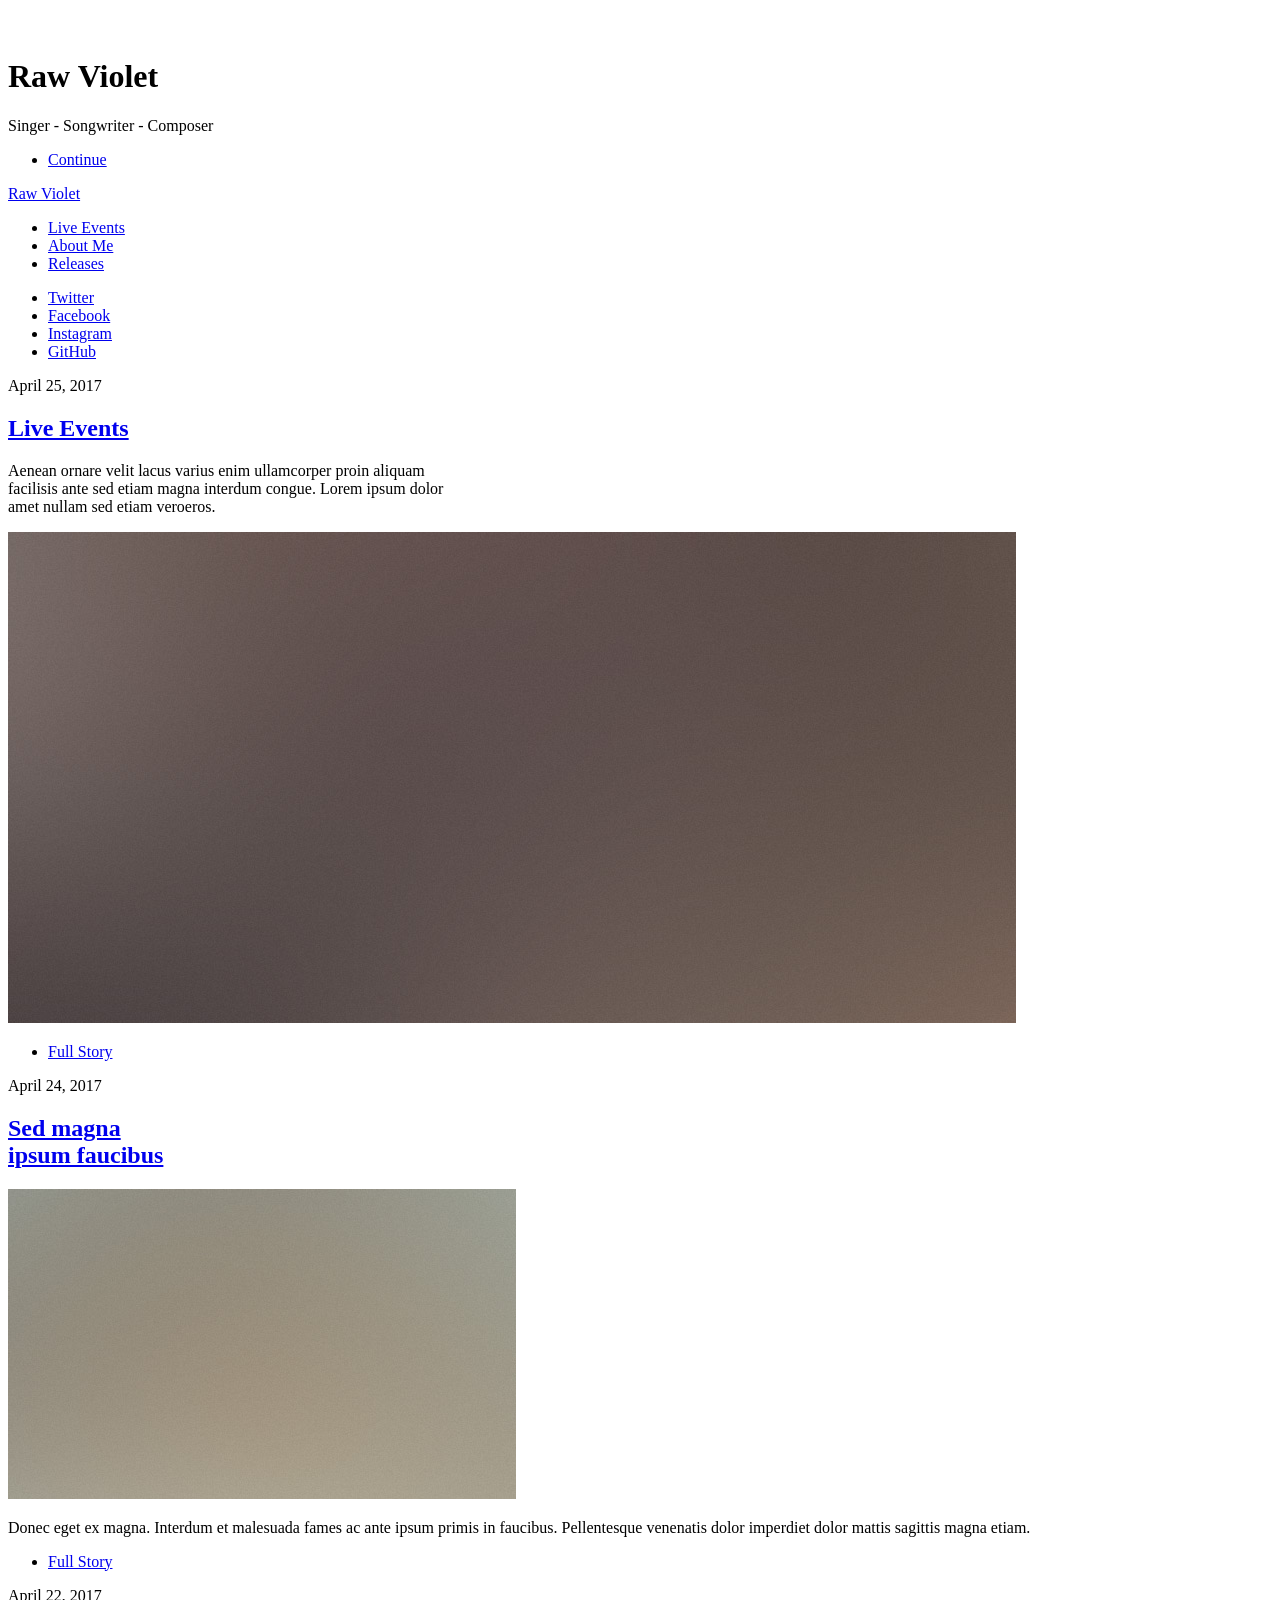
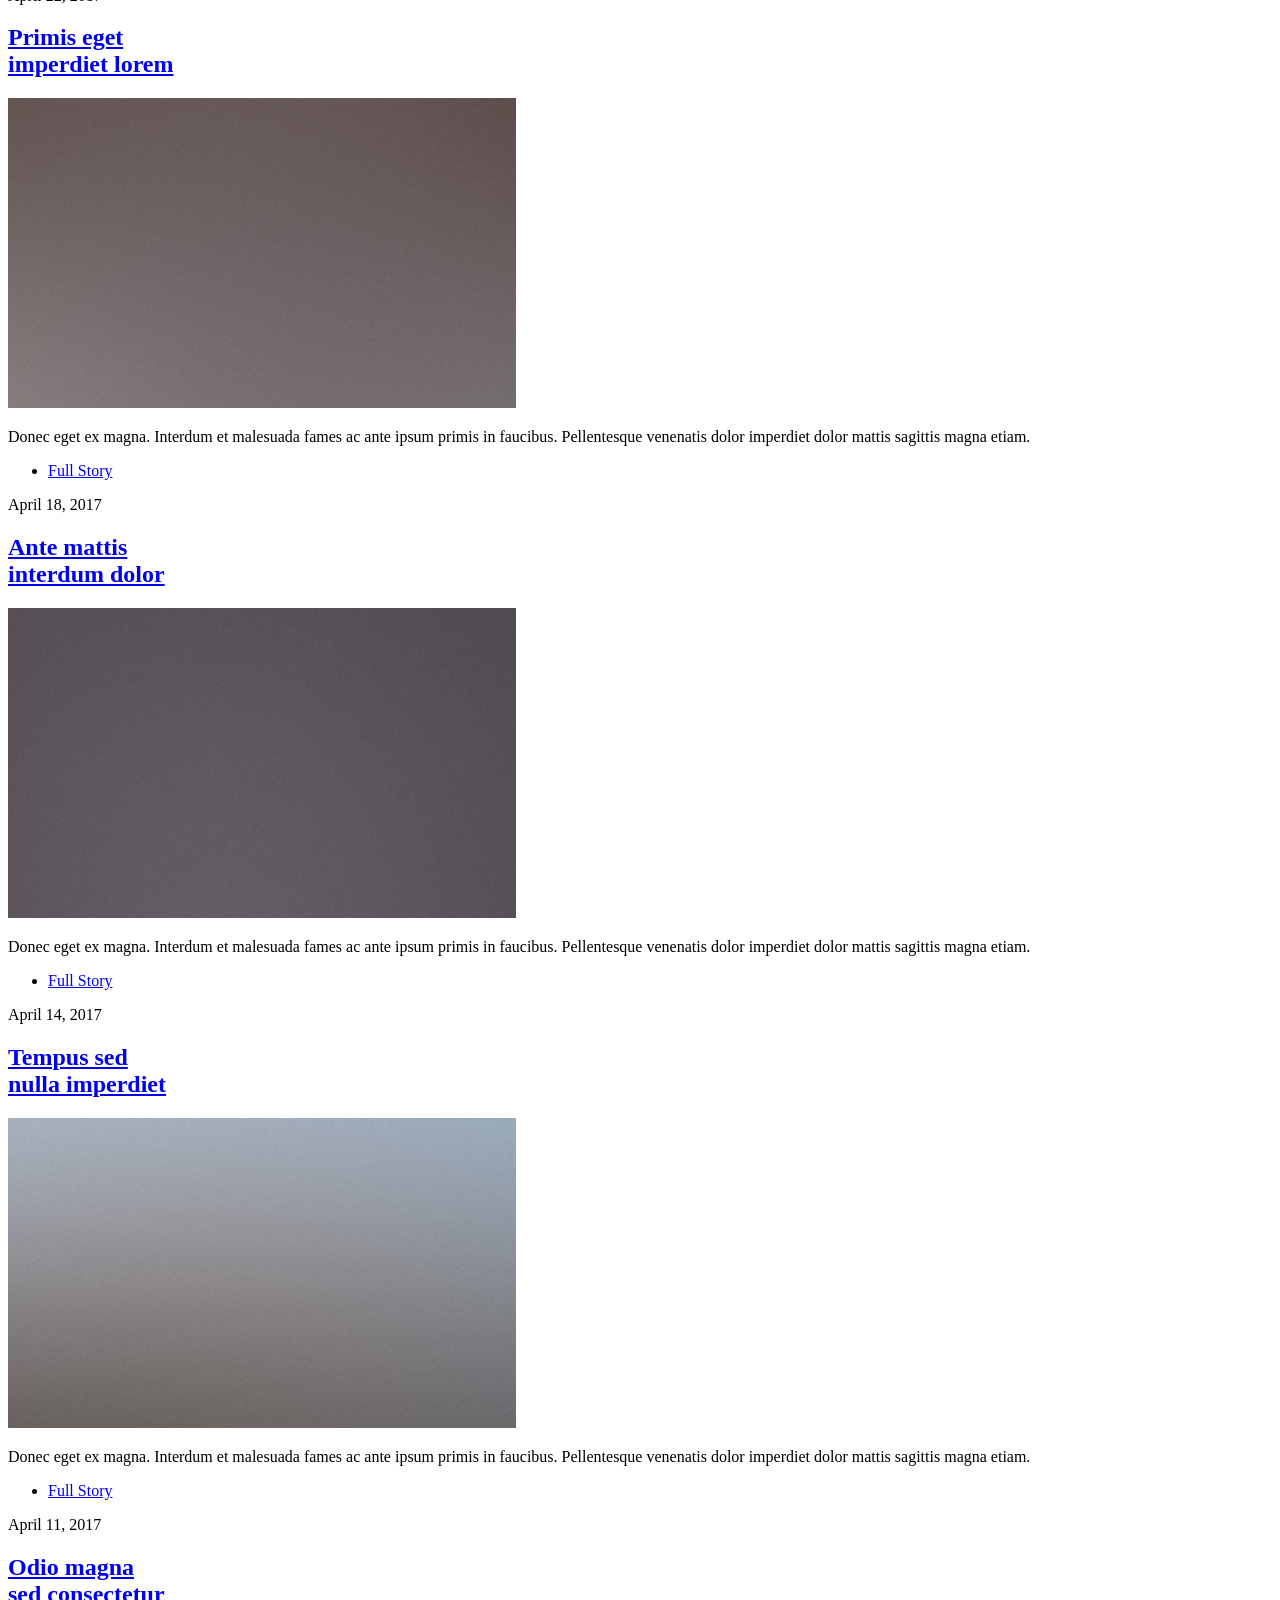
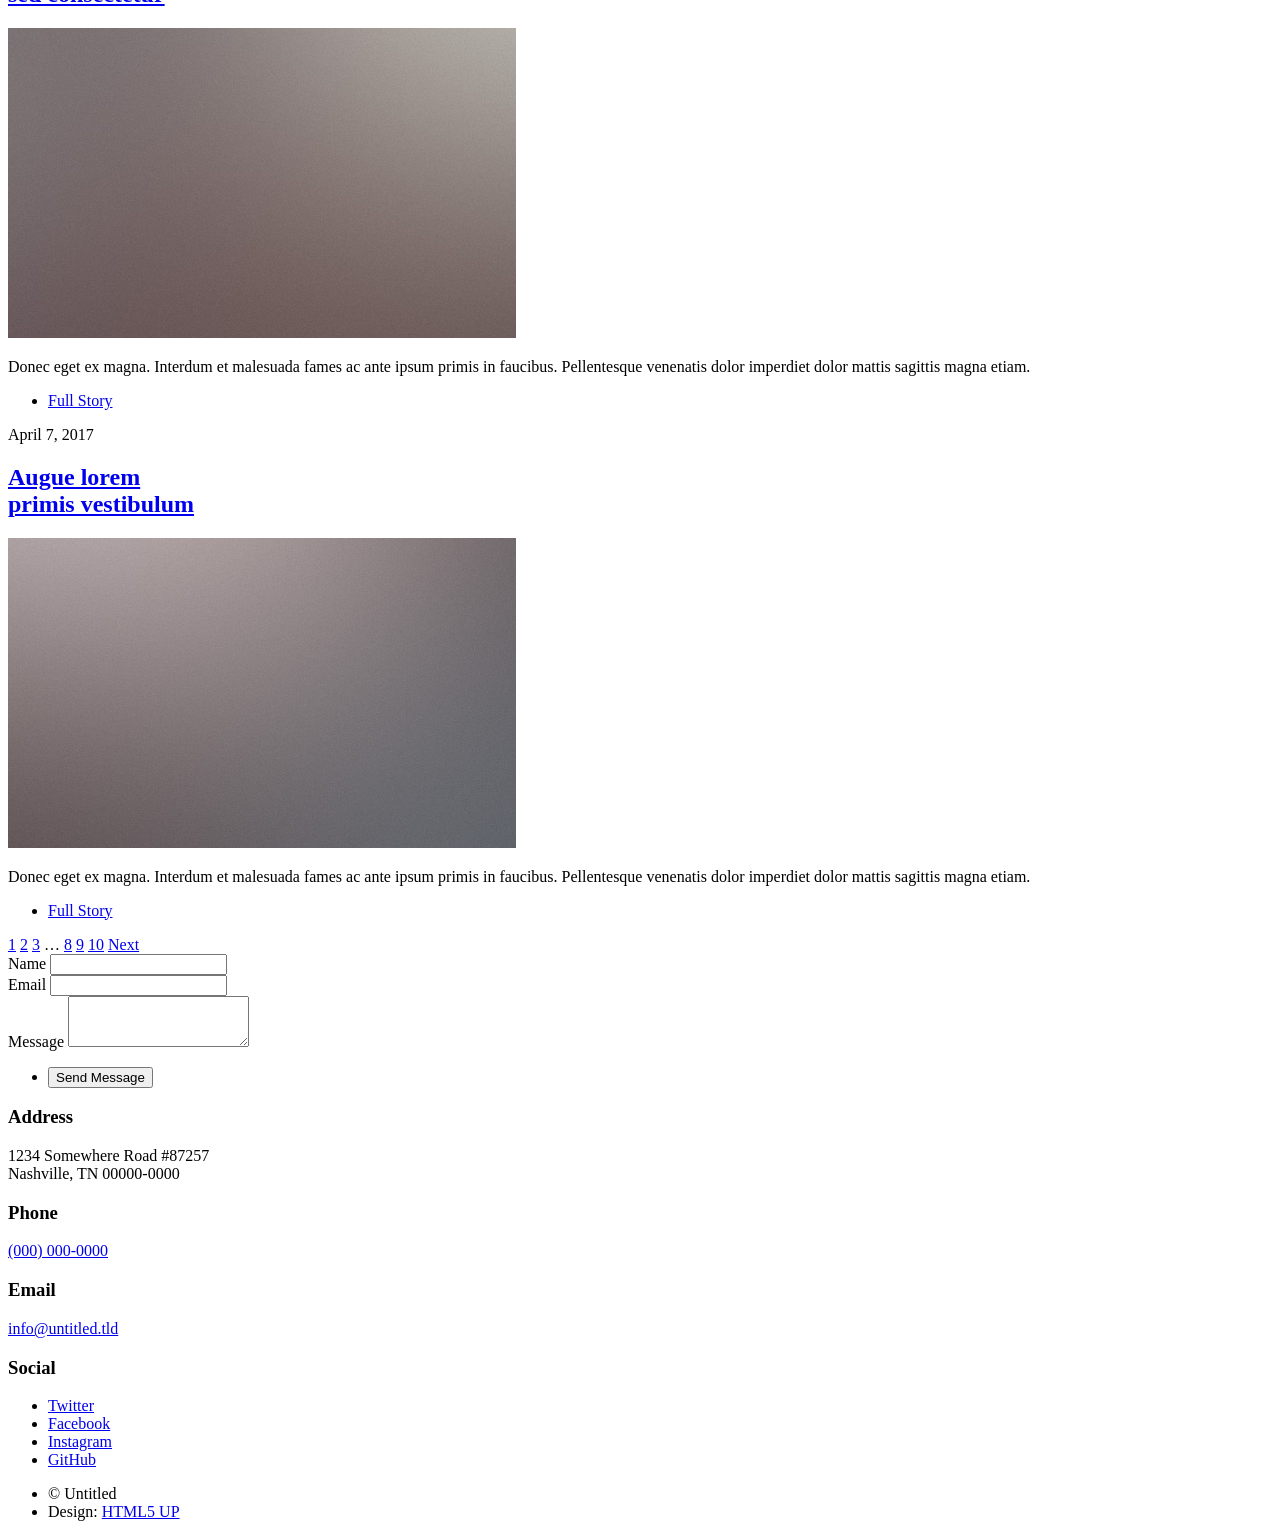
==== index.html @ 4822c9f3 "calendly" ====
<!DOCTYPE HTML>
<!--
	Massively by HTML5 UP
	html5up.net | @ajlkn
	Free for personal and commercial use under the CCA 3.0 license (html5up.net/license)
-->
<html>
	<head>
		<title>Massively by HTML5 UP</title>
		<meta charset="utf-8" />
		<meta name="viewport" content="width=device-width, initial-scale=1, user-scalable=no" />
		<link rel="stylesheet" href="assets/css/main.css" />
		<noscript><link rel="stylesheet" href="assets/css/noscript.css" /></noscript>
	</head>
	<body class="is-preload">

		<!-- Wrapper -->
			<div id="wrapper" class="fade-in">

				<!-- Intro -->
					<div id="intro">
						<h1><br />Raw Violet</h1>
						<p>Singer - Songwriter - Composer</p>
						<ul class="actions">
							<li><a href="#header" class="button icon solid solo fa-arrow-down scrolly">Continue</a></li>
						</ul>
					</div>

				<!-- Header -->
					<header id="header">
						<a href="index.html" class="logo">Raw Violet</a>
					</header>

				<!-- Nav -->
					<nav id="nav">
						<ul class="links">
							<li class="active"><a href="index.html">Live Events</a></li>
							<li><a href="about_me.html">About Me</a></li>
							<li><a href="elements.html">Releases</a></li>
						</ul>
						<ul class="icons">
							<li><a href="#" class="icon brands fa-twitter"><span class="label">Twitter</span></a></li>
							<li><a href="#" class="icon brands fa-facebook-f"><span class="label">Facebook</span></a></li>
							<li><a href="#" class="icon brands fa-instagram"><span class="label">Instagram</span></a></li>
							<li><a href="#" class="icon brands fa-github"><span class="label">GitHub</span></a></li>
						</ul>
					</nav>

				<!-- Main -->
					<div id="main">

						<!-- Featured Post -->
							<article class="post featured">
								<header class="major">
									<span class="date">April 25, 2017</span>
									<h2><a href="#">Live Events</a></h2>
									<p>Aenean ornare velit lacus varius enim ullamcorper proin aliquam<br />
									facilisis ante sed etiam magna interdum congue. Lorem ipsum dolor<br />
									amet nullam sed etiam veroeros.</p>
								</header>
								<a href="#" class="image main"><img src="images/pic01.jpg" alt="" /></a>
								<ul class="actions special">
									<li><a href="#" class="button large">Full Story</a></li>
								</ul>
							</article>

						<!-- Posts -->
							<section class="posts">
								<article>
									<header>
										<span class="date">April 24, 2017</span>
										<h2><a href="#">Sed magna<br />
										ipsum faucibus</a></h2>
									</header>
									<a href="#" class="image fit"><img src="images/pic02.jpg" alt="" /></a>
									<p>Donec eget ex magna. Interdum et malesuada fames ac ante ipsum primis in faucibus. Pellentesque venenatis dolor imperdiet dolor mattis sagittis magna etiam.</p>
									<ul class="actions special">
										<li><a href="#" class="button">Full Story</a></li>
									</ul>
								</article>
								<article>
									<header>
										<span class="date">April 22, 2017</span>
										<h2><a href="#">Primis eget<br />
										imperdiet lorem</a></h2>
									</header>
									<a href="#" class="image fit"><img src="images/pic03.jpg" alt="" /></a>
									<p>Donec eget ex magna. Interdum et malesuada fames ac ante ipsum primis in faucibus. Pellentesque venenatis dolor imperdiet dolor mattis sagittis magna etiam.</p>
									<ul class="actions special">
										<li><a href="#" class="button">Full Story</a></li>
									</ul>
								</article>
								<article>
									<header>
										<span class="date">April 18, 2017</span>
										<h2><a href="#">Ante mattis<br />
										interdum dolor</a></h2>
									</header>
									<a href="#" class="image fit"><img src="images/pic04.jpg" alt="" /></a>
									<p>Donec eget ex magna. Interdum et malesuada fames ac ante ipsum primis in faucibus. Pellentesque venenatis dolor imperdiet dolor mattis sagittis magna etiam.</p>
									<ul class="actions special">
										<li><a href="#" class="button">Full Story</a></li>
									</ul>
								</article>
								<article>
									<header>
										<span class="date">April 14, 2017</span>
										<h2><a href="#">Tempus sed<br />
										nulla imperdiet</a></h2>
									</header>
									<a href="#" class="image fit"><img src="images/pic05.jpg" alt="" /></a>
									<p>Donec eget ex magna. Interdum et malesuada fames ac ante ipsum primis in faucibus. Pellentesque venenatis dolor imperdiet dolor mattis sagittis magna etiam.</p>
									<ul class="actions special">
										<li><a href="#" class="button">Full Story</a></li>
									</ul>
								</article>
								<article>
									<header>
										<span class="date">April 11, 2017</span>
										<h2><a href="#">Odio magna<br />
										sed consectetur</a></h2>
									</header>
									<a href="#" class="image fit"><img src="images/pic06.jpg" alt="" /></a>
									<p>Donec eget ex magna. Interdum et malesuada fames ac ante ipsum primis in faucibus. Pellentesque venenatis dolor imperdiet dolor mattis sagittis magna etiam.</p>
									<ul class="actions special">
										<li><a href="#" class="button">Full Story</a></li>
									</ul>
								</article>
								<article>
									<header>
										<span class="date">April 7, 2017</span>
										<h2><a href="#">Augue lorem<br />
										primis vestibulum</a></h2>
									</header>
									<a href="#" class="image fit"><img src="images/pic07.jpg" alt="" /></a>
									<p>Donec eget ex magna. Interdum et malesuada fames ac ante ipsum primis in faucibus. Pellentesque venenatis dolor imperdiet dolor mattis sagittis magna etiam.</p>
									<ul class="actions special">
										<li><a href="#" class="button">Full Story</a></li>
									</ul>
								</article>
							</section>

						<!-- Footer -->
							<footer>
								<div class="pagination">
									<!--<a href="#" class="previous">Prev</a>-->
									<a href="#" class="page active">1</a>
									<a href="#" class="page">2</a>
									<a href="#" class="page">3</a>
									<span class="extra">&hellip;</span>
									<a href="#" class="page">8</a>
									<a href="#" class="page">9</a>
									<a href="#" class="page">10</a>
									<a href="#" class="next">Next</a>
								</div>
							</footer>

					</div>

				<!-- Footer -->
					<footer id="footer">
						<section>
							<form method="post" action="#">
								<div class="fields">
									<div class="field">
										<label for="name">Name</label>
										<input type="text" name="name" id="name" />
									</div>
									<div class="field">
										<label for="email">Email</label>
										<input type="text" name="email" id="email" />
									</div>
									<div class="field">
										<label for="message">Message</label>
										<textarea name="message" id="message" rows="3"></textarea>
									</div>
								</div>
								<ul class="actions">
									<li><input type="submit" value="Send Message" /></li>
								</ul>
							</form>
						</section>
						<section class="split contact">
							<section class="alt">
								<h3>Address</h3>
								<p>1234 Somewhere Road #87257<br />
								Nashville, TN 00000-0000</p>
							</section>
							<section>
								<h3>Phone</h3>
								<p><a href="#">(000) 000-0000</a></p>
							</section>
							<section>
								<h3>Email</h3>
								<p><a href="#">info@untitled.tld</a></p>
							</section>
							<section>
								<h3>Social</h3>
								<ul class="icons alt">
									<li><a href="#" class="icon brands alt fa-twitter"><span class="label">Twitter</span></a></li>
									<li><a href="#" class="icon brands alt fa-facebook-f"><span class="label">Facebook</span></a></li>
									<li><a href="#" class="icon brands alt fa-instagram"><span class="label">Instagram</span></a></li>
									<li><a href="#" class="icon brands alt fa-github"><span class="label">GitHub</span></a></li>
								</ul>
							</section>
						</section>
					</footer>

				<!-- Copyright -->
					<div id="copyright">
						<ul><li>&copy; Untitled</li><li>Design: <a href="https://html5up.net">HTML5 UP</a></li></ul>
					</div>

			</div>

		<!-- Scripts -->
			<script src="assets/js/jquery.min.js"></script>
			<script src="assets/js/jquery.scrollex.min.js"></script>
			<script src="assets/js/jquery.scrolly.min.js"></script>
			<script src="assets/js/browser.min.js"></script>
			<script src="assets/js/breakpoints.min.js"></script>
			<script src="assets/js/util.js"></script>
			<script src="assets/js/main.js"></script>

	</body>
</html>
---- assets/css/main.css ----
@import url(fontawesome-all.min.css);
@import url("https://fonts.googleapis.com/css?family=Merriweather:300,700,300italic,700italic|Source+Sans+Pro:900");

/*
	Massively by HTML5 UP
	html5up.net | @ajlkn
	Free for personal and commercial use under the CCA 3.0 license (html5up.net/license)
*/

html, body, div, span, applet, object,
iframe, h1, h2, h3, h4, h5, h6, p, blockquote,
pre, a, abbr, acronym, address, big, cite,
code, del, dfn, em, img, ins, kbd, q, s, samp,
small, strike, strong, sub, sup, tt, var, b,
u, i, center, dl, dt, dd, ol, ul, li, fieldset,
form, label, legend, table, caption, tbody,
tfoot, thead, tr, th, td, article, aside,
canvas, details, embed, figure, figcaption,
footer, header, hgroup, menu, nav, output, ruby,
section, summary, time, mark, audio, video {
	margin: 0;
	padding: 0;
	border: 0;
	font-size: 100%;
	font: inherit;
	vertical-align: baseline;}

article, aside, details, figcaption, figure,
footer, header, hgroup, menu, nav, section {
	display: block;}

body {
	line-height: 1;
}

ol, ul {
	list-style: none;
}

blockquote, q {
	quotes: none;
}

	blockquote:before, blockquote:after, q:before, q:after {
		content: '';
		content: none;
	}

table {
	border-collapse: collapse;
	border-spacing: 0;
}

body {
	-webkit-text-size-adjust: none;
}

mark {
	background-color: transparent;
	color: inherit;
}

input::-moz-focus-inner {
	border: 0;
	padding: 0;
}

input, select, textarea {
	-moz-appearance: none;
	-webkit-appearance: none;
	-ms-appearance: none;
	appearance: none;
}

/* Basic */

	@-ms-viewport {
		width: device-width;
	}

	body {
		-ms-overflow-style: scrollbar;
	}

	@media screen and (max-width: 480px) {

		html, body {
			min-width: 320px;
		}

	}

	html {
		box-sizing: border-box;
	}

	*, *:before, *:after {
		box-sizing: inherit;
	}

	body {
		background-color: #1e252d;
	}

		body.is-preload *, body.is-preload *:before, body.is-preload *:after {
			-moz-animation: none !important;
			-webkit-animation: none !important;
			-ms-animation: none !important;
			animation: none !important;
			-moz-transition: none !important;
			-webkit-transition: none !important;
			-ms-transition: none !important;
			transition: none !important;
		}

/* Type */

	html {
		font-size: 16pt;
	}

		@media screen and (max-width: 1680px) {

			html {
				font-size: 12pt;
			}

		}

		@media screen and (max-width: 1280px) {

			html {
				font-size: 11pt;
			}

		}

		@media screen and (max-width: 360px) {

			html {
				font-size: 10pt;
			}

		}

	body {
		color: #212931;
	}

	body, input, select, textarea {
		font-family: "Merriweather", Georgia, serif;
		font-weight: 300;
		font-size: 1rem;
		line-height: 2.375;
	}

	a {
		-moz-transition: color 0.2s ease-in-out, background-color 0.2s ease-in-out, border-color 0.2s ease-in-out, box-shadow 0.2s ease-in-out;
		-webkit-transition: color 0.2s ease-in-out, background-color 0.2s ease-in-out, border-color 0.2s ease-in-out, box-shadow 0.2s ease-in-out;
		-ms-transition: color 0.2s ease-in-out, background-color 0.2s ease-in-out, border-color 0.2s ease-in-out, box-shadow 0.2s ease-in-out;
		transition: color 0.2s ease-in-out, background-color 0.2s ease-in-out, border-color 0.2s ease-in-out, box-shadow 0.2s ease-in-out;
		border-bottom: dotted 1px;
		text-decoration: none;
	}

		a:hover {
			border-bottom-color: transparent;
		}

	strong, b {
		font-weight: 600;
	}

	em, i {
		font-style: italic;
	}

	p {
		text-align: justify;
		margin: 0 0 2rem 0;
	}

	h1, h2, h3, h4, h5, h6 {
		font-family: "Source Sans Pro", Helvetica, sans-serif;
		font-weight: 900;
		line-height: 1.5;
		letter-spacing: 0.075em;
		text-transform: uppercase;
		margin: 0 0 1rem 0;
	}

		h1 a, h2 a, h3 a, h4 a, h5 a, h6 a {
			border-bottom: 0;
			color: inherit;
			text-decoration: none;
		}

	h1 {
		font-size: 4rem;
		line-height: 1.1;
		margin: 0 0 2rem 0;
	}

	h2 {
		font-size: 1.75rem;
		line-height: 1.3;
		margin: 0 0 1.5rem 0;
	}

	h3 {
		font-size: 1.25rem;
		margin: 0 0 1.5rem 0;
	}

	h4 {
		font-size: 1rem;
	}

	h5 {
		font-size: 0.9rem;
	}

	h6 {
		font-size: 0.8rem;
	}

	sub {
		font-size: 0.8rem;
		position: relative;
		top: 0.5rem;
	}

	sup {
		font-size: 0.8rem;
		position: relative;
		top: -0.5rem;
	}

	blockquote {
		border-left: solid 4px;
		font-style: italic;
		margin: 0 0 2rem 0;
		padding: 0.5rem 0 0.5rem 2rem;
	}

	code {
		border: solid 2px;
		font-family: "Courier New", monospace;
		font-size: 0.9rem;
		margin: 0 0.25rem;
		padding: 0.25rem 0.65rem;
	}

	pre {
		-webkit-overflow-scrolling: touch;
		font-family: "Courier New", monospace;
		font-size: 0.9rem;
		margin: 0 0 2rem 0;
	}

		pre code {
			display: block;
			line-height: 1.75;
			padding: 1rem 1.5rem;
			overflow-x: auto;
		}

	hr {
		border: 0;
		border-bottom: solid 2px;
		margin: 3rem 0;
	}

		hr.major {
			margin: 5rem 0;
		}

	.align-left {
		text-align: left;
	}

	.align-center {
		text-align: center;
	}

	.align-right {
		text-align: right;
	}

	input, select, textarea {
		color: #212931;
	}

	a {
		color: #212931;
		border-bottom-color: rgba(33, 41, 49, 0.5);
	}

		a:hover {
			border-bottom-color: transparent;
			color: #18bfef !important;
		}

	strong, b {
		color: #212931;
	}

	h1, h2, h3, h4, h5, h6 {
		color: #212931;
	}

	blockquote {
		border-left-color: #eeeeee;
	}

	code {
		background: rgba(220, 220, 220, 0.25);
		border-color: #eeeeee;
	}

	hr {
		border-bottom-color: #eeeeee;
	}

/* Row */

	.row {
		display: flex;
		flex-wrap: wrap;
		box-sizing: border-box;
		align-items: stretch;
	}

		.row > * {
			box-sizing: border-box;
		}

		.row.gtr-uniform > * > :last-child {
			margin-bottom: 0;
		}

		.row.aln-left {
			justify-content: flex-start;
		}

		.row.aln-center {
			justify-content: center;
		}

		.row.aln-right {
			justify-content: flex-end;
		}

		.row.aln-top {
			align-items: flex-start;
		}

		.row.aln-middle {
			align-items: center;
		}

		.row.aln-bottom {
			align-items: flex-end;
		}

		.row > .imp {
			order: -1;
		}

		.row > .col-1 {
			width: 8.33333%;
		}

		.row > .off-1 {
			margin-left: 8.33333%;
		}

		.row > .col-2 {
			width: 16.66667%;
		}

		.row > .off-2 {
			margin-left: 16.66667%;
		}

		.row > .col-3 {
			width: 25%;
		}

		.row > .off-3 {
			margin-left: 25%;
		}

		.row > .col-4 {
			width: 33.33333%;
		}

		.row > .off-4 {
			margin-left: 33.33333%;
		}

		.row > .col-5 {
			width: 41.66667%;
		}

		.row > .off-5 {
			margin-left: 41.66667%;
		}

		.row > .col-6 {
			width: 50%;
		}

		.row > .off-6 {
			margin-left: 50%;
		}

		.row > .col-7 {
			width: 58.33333%;
		}

		.row > .off-7 {
			margin-left: 58.33333%;
		}

		.row > .col-8 {
			width: 66.66667%;
		}

		.row > .off-8 {
			margin-left: 66.66667%;
		}

		.row > .col-9 {
			width: 75%;
		}

		.row > .off-9 {
			margin-left: 75%;
		}

		.row > .col-10 {
			width: 83.33333%;
		}

		.row > .off-10 {
			margin-left: 83.33333%;
		}

		.row > .col-11 {
			width: 91.66667%;
		}

		.row > .off-11 {
			margin-left: 91.66667%;
		}

		.row > .col-12 {
			width: 100%;
		}

		.row > .off-12 {
			margin-left: 100%;
		}

		.row.gtr-0 {
			margin-top: 0;
			margin-left: 0rem;
		}

			.row.gtr-0 > * {
				padding: 0 0 0 0rem;
			}

			.row.gtr-0.gtr-uniform {
				margin-top: 0rem;
			}

				.row.gtr-0.gtr-uniform > * {
					padding-top: 0rem;
				}

		.row.gtr-25 {
			margin-top: 0;
			margin-left: -0.375rem;
		}

			.row.gtr-25 > * {
				padding: 0 0 0 0.375rem;
			}

			.row.gtr-25.gtr-uniform {
				margin-top: -0.375rem;
			}

				.row.gtr-25.gtr-uniform > * {
					padding-top: 0.375rem;
				}

		.row.gtr-50 {
			margin-top: 0;
			margin-left: -0.75rem;
		}

			.row.gtr-50 > * {
				padding: 0 0 0 0.75rem;
			}

			.row.gtr-50.gtr-uniform {
				margin-top: -0.75rem;
			}

				.row.gtr-50.gtr-uniform > * {
					padding-top: 0.75rem;
				}

		.row {
			margin-top: 0;
			margin-left: -1.5rem;
		}

			.row > * {
				padding: 0 0 0 1.5rem;
			}

			.row.gtr-uniform {
				margin-top: -1.5rem;
			}

				.row.gtr-uniform > * {
					padding-top: 1.5rem;
				}

		.row.gtr-150 {
			margin-top: 0;
			margin-left: -2.25rem;
		}

			.row.gtr-150 > * {
				padding: 0 0 0 2.25rem;
			}

			.row.gtr-150.gtr-uniform {
				margin-top: -2.25rem;
			}

				.row.gtr-150.gtr-uniform > * {
					padding-top: 2.25rem;
				}

		.row.gtr-200 {
			margin-top: 0;
			margin-left: -3rem;
		}

			.row.gtr-200 > * {
				padding: 0 0 0 3rem;
			}

			.row.gtr-200.gtr-uniform {
				margin-top: -3rem;
			}

				.row.gtr-200.gtr-uniform > * {
					padding-top: 3rem;
				}

		@media screen and (max-width: 1680px) {

			.row {
				display: flex;
				flex-wrap: wrap;
				box-sizing: border-box;
				align-items: stretch;
			}

				.row > * {
					box-sizing: border-box;
				}

				.row.gtr-uniform > * > :last-child {
					margin-bottom: 0;
				}

				.row.aln-left {
					justify-content: flex-start;
				}

				.row.aln-center {
					justify-content: center;
				}

				.row.aln-right {
					justify-content: flex-end;
				}

				.row.aln-top {
					align-items: flex-start;
				}

				.row.aln-middle {
					align-items: center;
				}

				.row.aln-bottom {
					align-items: flex-end;
				}

				.row > .imp-xlarge {
					order: -1;
				}

				.row > .col-1-xlarge {
					width: 8.33333%;
				}

				.row > .off-1-xlarge {
					margin-left: 8.33333%;
				}

				.row > .col-2-xlarge {
					width: 16.66667%;
				}

				.row > .off-2-xlarge {
					margin-left: 16.66667%;
				}

				.row > .col-3-xlarge {
					width: 25%;
				}

				.row > .off-3-xlarge {
					margin-left: 25%;
				}

				.row > .col-4-xlarge {
					width: 33.33333%;
				}

				.row > .off-4-xlarge {
					margin-left: 33.33333%;
				}

				.row > .col-5-xlarge {
					width: 41.66667%;
				}

				.row > .off-5-xlarge {
					margin-left: 41.66667%;
				}

				.row > .col-6-xlarge {
					width: 50%;
				}

				.row > .off-6-xlarge {
					margin-left: 50%;
				}

				.row > .col-7-xlarge {
					width: 58.33333%;
				}

				.row > .off-7-xlarge {
					margin-left: 58.33333%;
				}

				.row > .col-8-xlarge {
					width: 66.66667%;
				}

				.row > .off-8-xlarge {
					margin-left: 66.66667%;
				}

				.row > .col-9-xlarge {
					width: 75%;
				}

				.row > .off-9-xlarge {
					margin-left: 75%;
				}

				.row > .col-10-xlarge {
					width: 83.33333%;
				}

				.row > .off-10-xlarge {
					margin-left: 83.33333%;
				}

				.row > .col-11-xlarge {
					width: 91.66667%;
				}

				.row > .off-11-xlarge {
					margin-left: 91.66667%;
				}

				.row > .col-12-xlarge {
					width: 100%;
				}

				.row > .off-12-xlarge {
					margin-left: 100%;
				}

				.row.gtr-0 {
					margin-top: 0;
					margin-left: 0rem;
				}

					.row.gtr-0 > * {
						padding: 0 0 0 0rem;
					}

					.row.gtr-0.gtr-uniform {
						margin-top: 0rem;
					}

						.row.gtr-0.gtr-uniform > * {
							padding-top: 0rem;
						}

				.row.gtr-25 {
					margin-top: 0;
					margin-left: -0.375rem;
				}

					.row.gtr-25 > * {
						padding: 0 0 0 0.375rem;
					}

					.row.gtr-25.gtr-uniform {
						margin-top: -0.375rem;
					}

						.row.gtr-25.gtr-uniform > * {
							padding-top: 0.375rem;
						}

				.row.gtr-50 {
					margin-top: 0;
					margin-left: -0.75rem;
				}

					.row.gtr-50 > * {
						padding: 0 0 0 0.75rem;
					}

					.row.gtr-50.gtr-uniform {
						margin-top: -0.75rem;
					}

						.row.gtr-50.gtr-uniform > * {
							padding-top: 0.75rem;
						}

				.row {
					margin-top: 0;
					margin-left: -1.5rem;
				}

					.row > * {
						padding: 0 0 0 1.5rem;
					}

					.row.gtr-uniform {
						margin-top: -1.5rem;
					}

						.row.gtr-uniform > * {
							padding-top: 1.5rem;
						}

				.row.gtr-150 {
					margin-top: 0;
					margin-left: -2.25rem;
				}

					.row.gtr-150 > * {
						padding: 0 0 0 2.25rem;
					}

					.row.gtr-150.gtr-uniform {
						margin-top: -2.25rem;
					}

						.row.gtr-150.gtr-uniform > * {
							padding-top: 2.25rem;
						}

				.row.gtr-200 {
					margin-top: 0;
					margin-left: -3rem;
				}

					.row.gtr-200 > * {
						padding: 0 0 0 3rem;
					}

					.row.gtr-200.gtr-uniform {
						margin-top: -3rem;
					}

						.row.gtr-200.gtr-uniform > * {
							padding-top: 3rem;
						}

		}

		@media screen and (max-width: 1280px) {

			.row {
				display: flex;
				flex-wrap: wrap;
				box-sizing: border-box;
				align-items: stretch;
			}

				.row > * {
					box-sizing: border-box;
				}

				.row.gtr-uniform > * > :last-child {
					margin-bottom: 0;
				}

				.row.aln-left {
					justify-content: flex-start;
				}

				.row.aln-center {
					justify-content: center;
				}

				.row.aln-right {
					justify-content: flex-end;
				}

				.row.aln-top {
					align-items: flex-start;
				}

				.row.aln-middle {
					align-items: center;
				}

				.row.aln-bottom {
					align-items: flex-end;
				}

				.row > .imp-large {
					order: -1;
				}

				.row > .col-1-large {
					width: 8.33333%;
				}

				.row > .off-1-large {
					margin-left: 8.33333%;
				}

				.row > .col-2-large {
					width: 16.66667%;
				}

				.row > .off-2-large {
					margin-left: 16.66667%;
				}

				.row > .col-3-large {
					width: 25%;
				}

				.row > .off-3-large {
					margin-left: 25%;
				}

				.row > .col-4-large {
					width: 33.33333%;
				}

				.row > .off-4-large {
					margin-left: 33.33333%;
				}

				.row > .col-5-large {
					width: 41.66667%;
				}

				.row > .off-5-large {
					margin-left: 41.66667%;
				}

				.row > .col-6-large {
					width: 50%;
				}

				.row > .off-6-large {
					margin-left: 50%;
				}

				.row > .col-7-large {
					width: 58.33333%;
				}

				.row > .off-7-large {
					margin-left: 58.33333%;
				}

				.row > .col-8-large {
					width: 66.66667%;
				}

				.row > .off-8-large {
					margin-left: 66.66667%;
				}

				.row > .col-9-large {
					width: 75%;
				}

				.row > .off-9-large {
					margin-left: 75%;
				}

				.row > .col-10-large {
					width: 83.33333%;
				}

				.row > .off-10-large {
					margin-left: 83.33333%;
				}

				.row > .col-11-large {
					width: 91.66667%;
				}

				.row > .off-11-large {
					margin-left: 91.66667%;
				}

				.row > .col-12-large {
					width: 100%;
				}

				.row > .off-12-large {
					margin-left: 100%;
				}

				.row.gtr-0 {
					margin-top: 0;
					margin-left: 0rem;
				}

					.row.gtr-0 > * {
						padding: 0 0 0 0rem;
					}

					.row.gtr-0.gtr-uniform {
						margin-top: 0rem;
					}

						.row.gtr-0.gtr-uniform > * {
							padding-top: 0rem;
						}

				.row.gtr-25 {
					margin-top: 0;
					margin-left: -0.375rem;
				}

					.row.gtr-25 > * {
						padding: 0 0 0 0.375rem;
					}

					.row.gtr-25.gtr-uniform {
						margin-top: -0.375rem;
					}

						.row.gtr-25.gtr-uniform > * {
							padding-top: 0.375rem;
						}

				.row.gtr-50 {
					margin-top: 0;
					margin-left: -0.75rem;
				}

					.row.gtr-50 > * {
						padding: 0 0 0 0.75rem;
					}

					.row.gtr-50.gtr-uniform {
						margin-top: -0.75rem;
					}

						.row.gtr-50.gtr-uniform > * {
							padding-top: 0.75rem;
						}

				.row {
					margin-top: 0;
					margin-left: -1.5rem;
				}

					.row > * {
						padding: 0 0 0 1.5rem;
					}

					.row.gtr-uniform {
						margin-top: -1.5rem;
					}

						.row.gtr-uniform > * {
							padding-top: 1.5rem;
						}

				.row.gtr-150 {
					margin-top: 0;
					margin-left: -2.25rem;
				}

					.row.gtr-150 > * {
						padding: 0 0 0 2.25rem;
					}

					.row.gtr-150.gtr-uniform {
						margin-top: -2.25rem;
					}

						.row.gtr-150.gtr-uniform > * {
							padding-top: 2.25rem;
						}

				.row.gtr-200 {
					margin-top: 0;
					margin-left: -3rem;
				}

					.row.gtr-200 > * {
						padding: 0 0 0 3rem;
					}

					.row.gtr-200.gtr-uniform {
						margin-top: -3rem;
					}

						.row.gtr-200.gtr-uniform > * {
							padding-top: 3rem;
						}

		}

		@media screen and (max-width: 980px) {

			.row {
				display: flex;
				flex-wrap: wrap;
				box-sizing: border-box;
				align-items: stretch;
			}

				.row > * {
					box-sizing: border-box;
				}

				.row.gtr-uniform > * > :last-child {
					margin-bottom: 0;
				}

				.row.aln-left {
					justify-content: flex-start;
				}

				.row.aln-center {
					justify-content: center;
				}

				.row.aln-right {
					justify-content: flex-end;
				}

				.row.aln-top {
					align-items: flex-start;
				}

				.row.aln-middle {
					align-items: center;
				}

				.row.aln-bottom {
					align-items: flex-end;
				}

				.row > .imp-medium {
					order: -1;
				}

				.row > .col-1-medium {
					width: 8.33333%;
				}

				.row > .off-1-medium {
					margin-left: 8.33333%;
				}

				.row > .col-2-medium {
					width: 16.66667%;
				}

				.row > .off-2-medium {
					margin-left: 16.66667%;
				}

				.row > .col-3-medium {
					width: 25%;
				}

				.row > .off-3-medium {
					margin-left: 25%;
				}

				.row > .col-4-medium {
					width: 33.33333%;
				}

				.row > .off-4-medium {
					margin-left: 33.33333%;
				}

				.row > .col-5-medium {
					width: 41.66667%;
				}

				.row > .off-5-medium {
					margin-left: 41.66667%;
				}

				.row > .col-6-medium {
					width: 50%;
				}

				.row > .off-6-medium {
					margin-left: 50%;
				}

				.row > .col-7-medium {
					width: 58.33333%;
				}

				.row > .off-7-medium {
					margin-left: 58.33333%;
				}

				.row > .col-8-medium {
					width: 66.66667%;
				}

				.row > .off-8-medium {
					margin-left: 66.66667%;
				}

				.row > .col-9-medium {
					width: 75%;
				}

				.row > .off-9-medium {
					margin-left: 75%;
				}

				.row > .col-10-medium {
					width: 83.33333%;
				}

				.row > .off-10-medium {
					margin-left: 83.33333%;
				}

				.row > .col-11-medium {
					width: 91.66667%;
				}

				.row > .off-11-medium {
					margin-left: 91.66667%;
				}

				.row > .col-12-medium {
					width: 100%;
				}

				.row > .off-12-medium {
					margin-left: 100%;
				}

				.row.gtr-0 {
					margin-top: 0;
					margin-left: 0rem;
				}

					.row.gtr-0 > * {
						padding: 0 0 0 0rem;
					}

					.row.gtr-0.gtr-uniform {
						margin-top: 0rem;
					}

						.row.gtr-0.gtr-uniform > * {
							padding-top: 0rem;
						}

				.row.gtr-25 {
					margin-top: 0;
					margin-left: -0.375rem;
				}

					.row.gtr-25 > * {
						padding: 0 0 0 0.375rem;
					}

					.row.gtr-25.gtr-uniform {
						margin-top: -0.375rem;
					}

						.row.gtr-25.gtr-uniform > * {
							padding-top: 0.375rem;
						}

				.row.gtr-50 {
					margin-top: 0;
					margin-left: -0.75rem;
				}

					.row.gtr-50 > * {
						padding: 0 0 0 0.75rem;
					}

					.row.gtr-50.gtr-uniform {
						margin-top: -0.75rem;
					}

						.row.gtr-50.gtr-uniform > * {
							padding-top: 0.75rem;
						}

				.row {
					margin-top: 0;
					margin-left: -1.5rem;
				}

					.row > * {
						padding: 0 0 0 1.5rem;
					}

					.row.gtr-uniform {
						margin-top: -1.5rem;
					}

						.row.gtr-uniform > * {
							padding-top: 1.5rem;
						}

				.row.gtr-150 {
					margin-top: 0;
					margin-left: -2.25rem;
				}

					.row.gtr-150 > * {
						padding: 0 0 0 2.25rem;
					}

					.row.gtr-150.gtr-uniform {
						margin-top: -2.25rem;
					}

						.row.gtr-150.gtr-uniform > * {
							padding-top: 2.25rem;
						}

				.row.gtr-200 {
					margin-top: 0;
					margin-left: -3rem;
				}

					.row.gtr-200 > * {
						padding: 0 0 0 3rem;
					}

					.row.gtr-200.gtr-uniform {
						margin-top: -3rem;
					}

						.row.gtr-200.gtr-uniform > * {
							padding-top: 3rem;
						}

		}

		@media screen and (max-width: 736px) {

			.row {
				display: flex;
				flex-wrap: wrap;
				box-sizing: border-box;
				align-items: stretch;
			}

				.row > * {
					box-sizing: border-box;
				}

				.row.gtr-uniform > * > :last-child {
					margin-bottom: 0;
				}

				.row.aln-left {
					justify-content: flex-start;
				}

				.row.aln-center {
					justify-content: center;
				}

				.row.aln-right {
					justify-content: flex-end;
				}

				.row.aln-top {
					align-items: flex-start;
				}

				.row.aln-middle {
					align-items: center;
				}

				.row.aln-bottom {
					align-items: flex-end;
				}

				.row > .imp-small {
					order: -1;
				}

				.row > .col-1-small {
					width: 8.33333%;
				}

				.row > .off-1-small {
					margin-left: 8.33333%;
				}

				.row > .col-2-small {
					width: 16.66667%;
				}

				.row > .off-2-small {
					margin-left: 16.66667%;
				}

				.row > .col-3-small {
					width: 25%;
				}

				.row > .off-3-small {
					margin-left: 25%;
				}

				.row > .col-4-small {
					width: 33.33333%;
				}

				.row > .off-4-small {
					margin-left: 33.33333%;
				}

				.row > .col-5-small {
					width: 41.66667%;
				}

				.row > .off-5-small {
					margin-left: 41.66667%;
				}

				.row > .col-6-small {
					width: 50%;
				}

				.row > .off-6-small {
					margin-left: 50%;
				}

				.row > .col-7-small {
					width: 58.33333%;
				}

				.row > .off-7-small {
					margin-left: 58.33333%;
				}

				.row > .col-8-small {
					width: 66.66667%;
				}

				.row > .off-8-small {
					margin-left: 66.66667%;
				}

				.row > .col-9-small {
					width: 75%;
				}

				.row > .off-9-small {
					margin-left: 75%;
				}

				.row > .col-10-small {
					width: 83.33333%;
				}

				.row > .off-10-small {
					margin-left: 83.33333%;
				}

				.row > .col-11-small {
					width: 91.66667%;
				}

				.row > .off-11-small {
					margin-left: 91.66667%;
				}

				.row > .col-12-small {
					width: 100%;
				}

				.row > .off-12-small {
					margin-left: 100%;
				}

				.row.gtr-0 {
					margin-top: 0;
					margin-left: 0rem;
				}

					.row.gtr-0 > * {
						padding: 0 0 0 0rem;
					}

					.row.gtr-0.gtr-uniform {
						margin-top: 0rem;
					}

						.row.gtr-0.gtr-uniform > * {
							padding-top: 0rem;
						}

				.row.gtr-25 {
					margin-top: 0;
					margin-left: -0.375rem;
				}

					.row.gtr-25 > * {
						padding: 0 0 0 0.375rem;
					}

					.row.gtr-25.gtr-uniform {
						margin-top: -0.375rem;
					}

						.row.gtr-25.gtr-uniform > * {
							padding-top: 0.375rem;
						}

				.row.gtr-50 {
					margin-top: 0;
					margin-left: -0.75rem;
				}

					.row.gtr-50 > * {
						padding: 0 0 0 0.75rem;
					}

					.row.gtr-50.gtr-uniform {
						margin-top: -0.75rem;
					}

						.row.gtr-50.gtr-uniform > * {
							padding-top: 0.75rem;
						}

				.row {
					margin-top: 0;
					margin-left: -1.5rem;
				}

					.row > * {
						padding: 0 0 0 1.5rem;
					}

					.row.gtr-uniform {
						margin-top: -1.5rem;
					}

						.row.gtr-uniform > * {
							padding-top: 1.5rem;
						}

				.row.gtr-150 {
					margin-top: 0;
					margin-left: -2.25rem;
				}

					.row.gtr-150 > * {
						padding: 0 0 0 2.25rem;
					}

					.row.gtr-150.gtr-uniform {
						margin-top: -2.25rem;
					}

						.row.gtr-150.gtr-uniform > * {
							padding-top: 2.25rem;
						}

				.row.gtr-200 {
					margin-top: 0;
					margin-left: -3rem;
				}

					.row.gtr-200 > * {
						padding: 0 0 0 3rem;
					}

					.row.gtr-200.gtr-uniform {
						margin-top: -3rem;
					}

						.row.gtr-200.gtr-uniform > * {
							padding-top: 3rem;
						}

		}

		@media screen and (max-width: 480px) {

			.row {
				display: flex;
				flex-wrap: wrap;
				box-sizing: border-box;
				align-items: stretch;
			}

				.row > * {
					box-sizing: border-box;
				}

				.row.gtr-uniform > * > :last-child {
					margin-bottom: 0;
				}

				.row.aln-left {
					justify-content: flex-start;
				}

				.row.aln-center {
					justify-content: center;
				}

				.row.aln-right {
					justify-content: flex-end;
				}

				.row.aln-top {
					align-items: flex-start;
				}

				.row.aln-middle {
					align-items: center;
				}

				.row.aln-bottom {
					align-items: flex-end;
				}

				.row > .imp-xsmall {
					order: -1;
				}

				.row > .col-1-xsmall {
					width: 8.33333%;
				}

				.row > .off-1-xsmall {
					margin-left: 8.33333%;
				}

				.row > .col-2-xsmall {
					width: 16.66667%;
				}

				.row > .off-2-xsmall {
					margin-left: 16.66667%;
				}

				.row > .col-3-xsmall {
					width: 25%;
				}

				.row > .off-3-xsmall {
					margin-left: 25%;
				}

				.row > .col-4-xsmall {
					width: 33.33333%;
				}

				.row > .off-4-xsmall {
					margin-left: 33.33333%;
				}

				.row > .col-5-xsmall {
					width: 41.66667%;
				}

				.row > .off-5-xsmall {
					margin-left: 41.66667%;
				}

				.row > .col-6-xsmall {
					width: 50%;
				}

				.row > .off-6-xsmall {
					margin-left: 50%;
				}

				.row > .col-7-xsmall {
					width: 58.33333%;
				}

				.row > .off-7-xsmall {
					margin-left: 58.33333%;
				}

				.row > .col-8-xsmall {
					width: 66.66667%;
				}

				.row > .off-8-xsmall {
					margin-left: 66.66667%;
				}

				.row > .col-9-xsmall {
					width: 75%;
				}

				.row > .off-9-xsmall {
					margin-left: 75%;
				}

				.row > .col-10-xsmall {
					width: 83.33333%;
				}

				.row > .off-10-xsmall {
					margin-left: 83.33333%;
				}

				.row > .col-11-xsmall {
					width: 91.66667%;
				}

				.row > .off-11-xsmall {
					margin-left: 91.66667%;
				}

				.row > .col-12-xsmall {
					width: 100%;
				}

				.row > .off-12-xsmall {
					margin-left: 100%;
				}

				.row.gtr-0 {
					margin-top: 0;
					margin-left: 0rem;
				}

					.row.gtr-0 > * {
						padding: 0 0 0 0rem;
					}

					.row.gtr-0.gtr-uniform {
						margin-top: 0rem;
					}

						.row.gtr-0.gtr-uniform > * {
							padding-top: 0rem;
						}

				.row.gtr-25 {
					margin-top: 0;
					margin-left: -0.375rem;
				}

					.row.gtr-25 > * {
						padding: 0 0 0 0.375rem;
					}

					.row.gtr-25.gtr-uniform {
						margin-top: -0.375rem;
					}

						.row.gtr-25.gtr-uniform > * {
							padding-top: 0.375rem;
						}

				.row.gtr-50 {
					margin-top: 0;
					margin-left: -0.75rem;
				}

					.row.gtr-50 > * {
						padding: 0 0 0 0.75rem;
					}

					.row.gtr-50.gtr-uniform {
						margin-top: -0.75rem;
					}

						.row.gtr-50.gtr-uniform > * {
							padding-top: 0.75rem;
						}

				.row {
					margin-top: 0;
					margin-left: -1.5rem;
				}

					.row > * {
						padding: 0 0 0 1.5rem;
					}

					.row.gtr-uniform {
						margin-top: -1.5rem;
					}

						.row.gtr-uniform > * {
							padding-top: 1.5rem;
						}

				.row.gtr-150 {
					margin-top: 0;
					margin-left: -2.25rem;
				}

					.row.gtr-150 > * {
						padding: 0 0 0 2.25rem;
					}

					.row.gtr-150.gtr-uniform {
						margin-top: -2.25rem;
					}

						.row.gtr-150.gtr-uniform > * {
							padding-top: 2.25rem;
						}

				.row.gtr-200 {
					margin-top: 0;
					margin-left: -3rem;
				}

					.row.gtr-200 > * {
						padding: 0 0 0 3rem;
					}

					.row.gtr-200.gtr-uniform {
						margin-top: -3rem;
					}

						.row.gtr-200.gtr-uniform > * {
							padding-top: 3rem;
						}

		}

		@media screen and (max-width: 360px) {

			.row {
				display: flex;
				flex-wrap: wrap;
				box-sizing: border-box;
				align-items: stretch;
			}

				.row > * {
					box-sizing: border-box;
				}

				.row.gtr-uniform > * > :last-child {
					margin-bottom: 0;
				}

				.row.aln-left {
					justify-content: flex-start;
				}

				.row.aln-center {
					justify-content: center;
				}

				.row.aln-right {
					justify-content: flex-end;
				}

				.row.aln-top {
					align-items: flex-start;
				}

				.row.aln-middle {
					align-items: center;
				}

				.row.aln-bottom {
					align-items: flex-end;
				}

				.row > .imp-xxsmall {
					order: -1;
				}

				.row > .col-1-xxsmall {
					width: 8.33333%;
				}

				.row > .off-1-xxsmall {
					margin-left: 8.33333%;
				}

				.row > .col-2-xxsmall {
					width: 16.66667%;
				}

				.row > .off-2-xxsmall {
					margin-left: 16.66667%;
				}

				.row > .col-3-xxsmall {
					width: 25%;
				}

				.row > .off-3-xxsmall {
					margin-left: 25%;
				}

				.row > .col-4-xxsmall {
					width: 33.33333%;
				}

				.row > .off-4-xxsmall {
					margin-left: 33.33333%;
				}

				.row > .col-5-xxsmall {
					width: 41.66667%;
				}

				.row > .off-5-xxsmall {
					margin-left: 41.66667%;
				}

				.row > .col-6-xxsmall {
					width: 50%;
				}

				.row > .off-6-xxsmall {
					margin-left: 50%;
				}

				.row > .col-7-xxsmall {
					width: 58.33333%;
				}

				.row > .off-7-xxsmall {
					margin-left: 58.33333%;
				}

				.row > .col-8-xxsmall {
					width: 66.66667%;
				}

				.row > .off-8-xxsmall {
					margin-left: 66.66667%;
				}

				.row > .col-9-xxsmall {
					width: 75%;
				}

				.row > .off-9-xxsmall {
					margin-left: 75%;
				}

				.row > .col-10-xxsmall {
					width: 83.33333%;
				}

				.row > .off-10-xxsmall {
					margin-left: 83.33333%;
				}

				.row > .col-11-xxsmall {
					width: 91.66667%;
				}

				.row > .off-11-xxsmall {
					margin-left: 91.66667%;
				}

				.row > .col-12-xxsmall {
					width: 100%;
				}

				.row > .off-12-xxsmall {
					margin-left: 100%;
				}

				.row.gtr-0 {
					margin-top: 0;
					margin-left: 0rem;
				}

					.row.gtr-0 > * {
						padding: 0 0 0 0rem;
					}

					.row.gtr-0.gtr-uniform {
						margin-top: 0rem;
					}

						.row.gtr-0.gtr-uniform > * {
							padding-top: 0rem;
						}

				.row.gtr-25 {
					margin-top: 0;
					margin-left: -0.375rem;
				}

					.row.gtr-25 > * {
						padding: 0 0 0 0.375rem;
					}

					.row.gtr-25.gtr-uniform {
						margin-top: -0.375rem;
					}

						.row.gtr-25.gtr-uniform > * {
							padding-top: 0.375rem;
						}

				.row.gtr-50 {
					margin-top: 0;
					margin-left: -0.75rem;
				}

					.row.gtr-50 > * {
						padding: 0 0 0 0.75rem;
					}

					.row.gtr-50.gtr-uniform {
						margin-top: -0.75rem;
					}

						.row.gtr-50.gtr-uniform > * {
							padding-top: 0.75rem;
						}

				.row {
					margin-top: 0;
					margin-left: -1.5rem;
				}

					.row > * {
						padding: 0 0 0 1.5rem;
					}

					.row.gtr-uniform {
						margin-top: -1.5rem;
					}

						.row.gtr-uniform > * {
							padding-top: 1.5rem;
						}

				.row.gtr-150 {
					margin-top: 0;
					margin-left: -2.25rem;
				}

					.row.gtr-150 > * {
						padding: 0 0 0 2.25rem;
					}

					.row.gtr-150.gtr-uniform {
						margin-top: -2.25rem;
					}

						.row.gtr-150.gtr-uniform > * {
							padding-top: 2.25rem;
						}

				.row.gtr-200 {
					margin-top: 0;
					margin-left: -3rem;
				}

					.row.gtr-200 > * {
						padding: 0 0 0 3rem;
					}

					.row.gtr-200.gtr-uniform {
						margin-top: -3rem;
					}

						.row.gtr-200.gtr-uniform > * {
							padding-top: 3rem;
						}

		}

/* Box */

	.box {
		border: solid 2px;
		margin-bottom: 2rem;
		padding: 1.5rem;
	}

		.box > :last-child,
		.box > :last-child > :last-child,
		.box > :last-child > :last-child > :last-child {
			margin-bottom: 0;
		}

		.box.alt {
			border: 0;
			border-radius: 0;
			padding: 0;
		}

	.box {
		border-color: #eeeeee;
	}

/* Button */

	input[type="submit"],
	input[type="reset"],
	input[type="button"],
	button,
	.button {
		-moz-appearance: none;
		-webkit-appearance: none;
		-ms-appearance: none;
		appearance: none;
		-moz-transition: background-color 0.2s ease-in-out, box-shadow 0.2s ease-in-out, color 0.2s ease-in-out;
		-webkit-transition: background-color 0.2s ease-in-out, box-shadow 0.2s ease-in-out, color 0.2s ease-in-out;
		-ms-transition: background-color 0.2s ease-in-out, box-shadow 0.2s ease-in-out, color 0.2s ease-in-out;
		transition: background-color 0.2s ease-in-out, box-shadow 0.2s ease-in-out, color 0.2s ease-in-out;
		border: 0;
		border-radius: 0;
		cursor: pointer;
		display: inline-block;
		font-family: "Source Sans Pro", Helvetica, sans-serif;
		font-size: 0.8rem;
		font-weight: 900;
		letter-spacing: 0.075em;
		height: 3rem;
		line-height: 3rem;
		padding: 0 2rem;
		text-align: center;
		text-decoration: none;
		text-transform: uppercase;
		white-space: nowrap;
	}

		input[type="submit"].icon:before,
		input[type="reset"].icon:before,
		input[type="button"].icon:before,
		button.icon:before,
		.button.icon:before {
			margin-right: 0.5rem;
		}

		input[type="submit"].icon.solo,
		input[type="reset"].icon.solo,
		input[type="button"].icon.solo,
		button.icon.solo,
		.button.icon.solo {
			position: relative;
			width: 4rem;
			height: 4rem;
			line-height: 4rem;
			border-radius: 4rem;
			text-indent: 4rem;
			overflow: hidden;
			padding: 0;
			white-space: nowrap;
		}

			input[type="submit"].icon.solo:before,
			input[type="reset"].icon.solo:before,
			input[type="button"].icon.solo:before,
			button.icon.solo:before,
			.button.icon.solo:before {
				position: absolute;
				display: block;
				top: 0;
				left: 0;
				width: inherit;
				height: inherit;
				line-height: inherit;
				font-size: 1.25rem;
				margin-right: 0;
				text-align: center;
				text-indent: 0;
			}

		input[type="submit"].fit,
		input[type="reset"].fit,
		input[type="button"].fit,
		button.fit,
		.button.fit {
			width: 100%;
		}

		input[type="submit"].small,
		input[type="reset"].small,
		input[type="button"].small,
		button.small,
		.button.small {
			font-size: 0.7rem;
			height: 2.5rem;
			line-height: 2.5rem;
			padding: 0 1.5rem;
		}

		input[type="submit"].large,
		input[type="reset"].large,
		input[type="button"].large,
		button.large,
		.button.large {
			font-size: 0.9rem;
			height: 3.5rem;
			line-height: 3.5rem;
			padding: 0 2.75rem;
		}

		@media screen and (max-width: 980px) {

			input[type="submit"],
			input[type="reset"],
			input[type="button"],
			button,
			.button {
				font-size: 0.9rem;
				height: 3.25rem;
				line-height: 3.25rem;
			}

				input[type="submit"].large,
				input[type="reset"].large,
				input[type="button"].large,
				button.large,
				.button.large {
					font-size: 1rem;
					height: 3.75rem;
					line-height: 3.75rem;
				}

		}

		input[type="submit"].disabled, input[type="submit"]:disabled,
		input[type="reset"].disabled,
		input[type="reset"]:disabled,
		input[type="button"].disabled,
		input[type="button"]:disabled,
		button.disabled,
		button:disabled,
		.button.disabled,
		.button:disabled {
			pointer-events: none;
			opacity: 0.25;
		}

	input[type="submit"],
	input[type="reset"],
	input[type="button"],
	button,
	.button {
		background-color: transparent;
		box-shadow: inset 0 0 0 2px #212931;
		color: #212931 !important;
	}

		input[type="submit"]:hover,
		input[type="reset"]:hover,
		input[type="button"]:hover,
		button:hover,
		.button:hover {
			box-shadow: inset 0 0 0 2px #18bfef;
			color: #18bfef !important;
		}

		input[type="submit"].primary,
		input[type="reset"].primary,
		input[type="button"].primary,
		button.primary,
		.button.primary {
			background-color: #212931;
			box-shadow: none;
			color: #ffffff !important;
		}

			input[type="submit"].primary:hover,
			input[type="reset"].primary:hover,
			input[type="button"].primary:hover,
			button.primary:hover,
			.button.primary:hover {
				background-color: #18bfef;
			}

/* Form */

	form {
		margin: 0 0 2rem 0;
	}

		form > :last-child {
			margin-bottom: 0;
		}

		form > .fields {
			display: -moz-flex;
			display: -webkit-flex;
			display: -ms-flex;
			display: flex;
			-moz-flex-wrap: wrap;
			-webkit-flex-wrap: wrap;
			-ms-flex-wrap: wrap;
			flex-wrap: wrap;
			width: calc(100% + 3rem);
			margin: -1.5rem 0 2rem -1.5rem;
		}

			form > .fields > .field {
				-moz-flex-grow: 0;
				-webkit-flex-grow: 0;
				-ms-flex-grow: 0;
				flex-grow: 0;
				-moz-flex-shrink: 0;
				-webkit-flex-shrink: 0;
				-ms-flex-shrink: 0;
				flex-shrink: 0;
				padding: 1.5rem 0 0 1.5rem;
				width: calc(100% - 1.5rem);
			}

				form > .fields > .field.half {
					width: calc(50% - 0.75rem);
				}

				form > .fields > .field.third {
					width: calc(100%/3 - 0.5rem);
				}

				form > .fields > .field.quarter {
					width: calc(25% - 0.375rem);
				}

		@media screen and (max-width: 480px) {

			form > .fields {
				width: calc(100% + 3rem);
				margin: -1.5rem 0 2rem -1.5rem;
			}

				form > .fields > .field {
					padding: 1.5rem 0 0 1.5rem;
					width: calc(100% - 1.5rem);
				}

					form > .fields > .field.half {
						width: calc(100% - 1.5rem);
					}

					form > .fields > .field.third {
						width: calc(100% - 1.5rem);
					}

					form > .fields > .field.quarter {
						width: calc(100% - 1.5rem);
					}

		}

	label {
		display: block;
		font-family: "Source Sans Pro", Helvetica, sans-serif;
		font-weight: 900;
		line-height: 1.5;
		letter-spacing: 0.075em;
		font-size: 0.8rem;
		text-transform: uppercase;
		margin: 0 0 0.75rem 0;
	}

		@media screen and (max-width: 980px) {

			label {
				font-size: 0.9rem;
			}

		}

	input[type="text"],
	input[type="password"],
	input[type="email"],
	select,
	textarea {
		-moz-appearance: none;
		-webkit-appearance: none;
		-ms-appearance: none;
		appearance: none;
		background: transparent;
		border-radius: 0;
		border: solid 2px;
		color: inherit;
		display: block;
		outline: 0;
		padding: 0 1rem;
		text-decoration: none;
		width: 100%;
	}

		input[type="text"]:invalid,
		input[type="password"]:invalid,
		input[type="email"]:invalid,
		select:invalid,
		textarea:invalid {
			box-shadow: none;
		}

	select {
		background-size: 1.25rem;
		background-repeat: no-repeat;
		background-position: calc(100% - 1rem) center;
		height: 3rem;
		padding-right: 3rem;
		text-overflow: ellipsis;
	}

		select:focus::-ms-value {
			background-color: transparent;
		}

		select::-ms-expand {
			display: none;
		}

	input[type="text"],
	input[type="password"],
	input[type="email"],
	select {
		height: 3rem;
	}

	textarea {
		padding: 0.75rem 1rem;
	}

	input[type="checkbox"],
	input[type="radio"] {
		-moz-appearance: none;
		-webkit-appearance: none;
		-ms-appearance: none;
		appearance: none;
		display: block;
		float: left;
		margin-right: -2rem;
		opacity: 0;
		width: 1rem;
		z-index: -1;
	}

		input[type="checkbox"] + label,
		input[type="radio"] + label {
			text-decoration: none;
			cursor: pointer;
			display: inline-block;
			font-size: 1rem;
			letter-spacing: 0;
			font-family: "Merriweather", Georgia, serif;
			text-transform: none;
			font-weight: 300;
			padding-left: 2.8rem;
			padding-right: 1rem;
			position: relative;
		}

			input[type="checkbox"] + label:before,
			input[type="radio"] + label:before {
				-moz-osx-font-smoothing: grayscale;
				-webkit-font-smoothing: antialiased;
				display: inline-block;
				font-style: normal;
				font-variant: normal;
				text-rendering: auto;
				line-height: 1;
				text-transform: none !important;
				font-family: 'Font Awesome 5 Free';
				font-weight: 900;
			}

			input[type="checkbox"] + label:before,
			input[type="radio"] + label:before {
				border-radius: 0;
				border: solid 2px;
				content: '';
				display: inline-block;
				font-size: 0.8rem;
				height: 1.8rem;
				left: 0;
				line-height: 1.65rem;
				position: absolute;
				text-align: center;
				top: -0.125rem;
				width: 1.8rem;
			}

		input[type="checkbox"]:checked + label:before,
		input[type="radio"]:checked + label:before {
			content: '\f00c';
		}

	input[type="checkbox"] + label:before {
		border-radius: 0;
	}

	input[type="radio"] + label:before {
		border-radius: 100%;
	}

	::-webkit-input-placeholder {
		opacity: 1.0;
	}

	:-moz-placeholder {
		opacity: 1.0;
	}

	::-moz-placeholder {
		opacity: 1.0;
	}

	:-ms-input-placeholder {
		opacity: 1.0;
	}

	label {
		color: #212931;
	}

	input[type="text"],
	input[type="password"],
	input[type="email"],
	select,
	textarea {
		border-color: #eeeeee;
	}

		input[type="text"]:focus,
		input[type="password"]:focus,
		input[type="email"]:focus,
		select:focus,
		textarea:focus {
			border-color: #18bfef;
		}

	select {
		background-image: url("data:image/svg+xml;charset=utf8,%3Csvg xmlns='http://www.w3.org/2000/svg' width='40' height='40' preserveAspectRatio='none' viewBox='0 0 40 40'%3E%3Cpath d='M9.4,12.3l10.4,10.4l10.4-10.4c0.2-0.2,0.5-0.4,0.9-0.4c0.3,0,0.6,0.1,0.9,0.4l3.3,3.3c0.2,0.2,0.4,0.5,0.4,0.9 c0,0.4-0.1,0.6-0.4,0.9L20.7,31.9c-0.2,0.2-0.5,0.4-0.9,0.4c-0.3,0-0.6-0.1-0.9-0.4L4.3,17.3c-0.2-0.2-0.4-0.5-0.4-0.9 c0-0.4,0.1-0.6,0.4-0.9l3.3-3.3c0.2-0.2,0.5-0.4,0.9-0.4S9.1,12.1,9.4,12.3z' fill='%23eeeeee' /%3E%3C/svg%3E");
	}

		select option {
			background-color: #ffffff;
			color: #212931;
		}

	.select-wrapper:before {
		color: #eeeeee;
	}

	input[type="checkbox"] + label,
	input[type="radio"] + label {
		color: #212931;
	}

		input[type="checkbox"] + label:before,
		input[type="radio"] + label:before {
			border-color: #eeeeee;
		}

	input[type="checkbox"]:checked + label:before,
	input[type="radio"]:checked + label:before {
		background-color: #212931;
		border-color: #212931;
		color: #ffffff;
	}

	input[type="checkbox"]:focus + label:before,
	input[type="radio"]:focus + label:before {
		border-color: #18bfef;
	}

	::-webkit-input-placeholder {
		color: #909498 !important;
	}

	:-moz-placeholder {
		color: #909498 !important;
	}

	::-moz-placeholder {
		color: #909498 !important;
	}

	:-ms-input-placeholder {
		color: #909498 !important;
	}

	.formerize-placeholder {
		color: #909498 !important;
	}

/* Icon */

	.icon {
		text-decoration: none;
		border-bottom: none;
		position: relative;
	}

		.icon:before {
			-moz-osx-font-smoothing: grayscale;
			-webkit-font-smoothing: antialiased;
			display: inline-block;
			font-style: normal;
			font-variant: normal;
			text-rendering: auto;
			line-height: 1;
			text-transform: none !important;
			font-family: 'Font Awesome 5 Free';
			font-weight: 400;
		}

		.icon > .label {
			display: none;
		}

		.icon:before {
			line-height: inherit;
		}

		.icon.solid:before {
			font-weight: 900;
		}

		.icon.brands:before {
			font-family: 'Font Awesome 5 Brands';
		}

/* Image */

	.image {
		border: 0;
		display: inline-block;
		position: relative;
	}

		.image img {
			display: block;
		}

		.image.left, .image.right {
			max-width: 40%;
		}

			.image.left img, .image.right img {
				width: 100%;
			}

		.image.left {
			float: left;
			margin: 0 2rem 2rem 0;
			top: 0.75rem;
		}

		.image.right {
			float: right;
			margin: 0 0 2rem 2rem;
			top: 0.75rem;
		}

		.image.fit {
			display: block;
			margin: 2.5rem 0;
			width: 100%;
		}

			.image.fit:first-child {
				margin-top: 0;
			}

			.image.fit img {
				width: 100%;
			}

		.image.main {
			display: block;
			margin: 4rem 0;
			width: 100%;
		}

			.image.main:first-child {
				margin-top: 0;
			}

			.image.main img {
				width: 100%;
			}

		@media screen and (max-width: 736px) {

			.image.fit {
				margin: 2rem 0;
			}

			.image.main {
				margin: 2rem 0;
			}

		}

	a.image {
		overflow: hidden;
	}

		a.image img {
			-moz-transition: -moz-transform 0.2s ease-out;
			-webkit-transition: -webkit-transform 0.2s ease-out;
			-ms-transition: -ms-transform 0.2s ease-out;
			transition: transform 0.2s ease-out;
		}

		a.image:hover img {
			-moz-transform: scale(1.05);
			-webkit-transform: scale(1.05);
			-ms-transform: scale(1.05);
			transform: scale(1.05);
		}

/* Actions */

	ul.actions {
		display: -moz-flex;
		display: -webkit-flex;
		display: -ms-flex;
		display: flex;
		cursor: default;
		list-style: none;
		margin-left: -1rem;
		padding-left: 0;
	}

		ul.actions li {
			padding: 0 0 0 1rem;
			vertical-align: middle;
		}

		ul.actions.special {
			-moz-justify-content: center;
			-webkit-justify-content: center;
			-ms-justify-content: center;
			justify-content: center;
			width: 100%;
			margin-left: 0;
		}

			ul.actions.special li:first-child {
				padding-left: 0;
			}

		ul.actions.stacked {
			-moz-flex-direction: column;
			-webkit-flex-direction: column;
			-ms-flex-direction: column;
			flex-direction: column;
			margin-left: 0;
		}

			ul.actions.stacked li {
				padding: 1.3rem 0 0 0;
			}

				ul.actions.stacked li:first-child {
					padding-top: 0;
				}

		ul.actions.fit {
			width: calc(100% + 1rem);
		}

			ul.actions.fit li {
				-moz-flex-grow: 1;
				-webkit-flex-grow: 1;
				-ms-flex-grow: 1;
				flex-grow: 1;
				-moz-flex-shrink: 1;
				-webkit-flex-shrink: 1;
				-ms-flex-shrink: 1;
				flex-shrink: 1;
				width: 100%;
			}

				ul.actions.fit li > * {
					width: 100%;
				}

			ul.actions.fit.stacked {
				width: 100%;
			}

		@media screen and (max-width: 480px) {

			ul.actions:not(.fixed) {
				-moz-flex-direction: column;
				-webkit-flex-direction: column;
				-ms-flex-direction: column;
				flex-direction: column;
				margin-left: 0;
				width: 100% !important;
			}

				ul.actions:not(.fixed) li {
					-moz-flex-grow: 1;
					-webkit-flex-grow: 1;
					-ms-flex-grow: 1;
					flex-grow: 1;
					-moz-flex-shrink: 1;
					-webkit-flex-shrink: 1;
					-ms-flex-shrink: 1;
					flex-shrink: 1;
					padding: 1rem 0 0 0;
					text-align: center;
					width: 100%;
				}

					ul.actions:not(.fixed) li > * {
						width: 100%;
					}

					ul.actions:not(.fixed) li:first-child {
						padding-top: 0;
					}

					ul.actions:not(.fixed) li input[type="submit"],
					ul.actions:not(.fixed) li input[type="reset"],
					ul.actions:not(.fixed) li input[type="button"],
					ul.actions:not(.fixed) li button,
					ul.actions:not(.fixed) li .button {
						width: 100%;
					}

						ul.actions:not(.fixed) li input[type="submit"].icon:before,
						ul.actions:not(.fixed) li input[type="reset"].icon:before,
						ul.actions:not(.fixed) li input[type="button"].icon:before,
						ul.actions:not(.fixed) li button.icon:before,
						ul.actions:not(.fixed) li .button.icon:before {
							margin-left: -0.5rem;
						}

		}

/* Icons */

	ul.icons {
		cursor: default;
		list-style: none;
		padding-left: 0;
	}

		ul.icons li {
			display: inline-block;
			padding: 0 0.5rem 0 0;
			vertical-align: middle;
		}

			ul.icons li:last-child {
				padding-right: 0;
			}

			ul.icons li .icon:before {
				width: 2.25rem;
				height: 2.25rem;
				line-height: 2.25rem;
				display: inline-block;
				text-align: center;
				border-radius: 100%;
				font-size: 1.25rem;
			}

		ul.icons.alt li .icon:before {
			-moz-transition: color 0.2s ease-in-out, background-color 0.2s ease-in-out, border-color 0.2s ease-in-out, box-shadow 0.2s ease-in-out;
			-webkit-transition: color 0.2s ease-in-out, background-color 0.2s ease-in-out, border-color 0.2s ease-in-out, box-shadow 0.2s ease-in-out;
			-ms-transition: color 0.2s ease-in-out, background-color 0.2s ease-in-out, border-color 0.2s ease-in-out, box-shadow 0.2s ease-in-out;
			transition: color 0.2s ease-in-out, background-color 0.2s ease-in-out, border-color 0.2s ease-in-out, box-shadow 0.2s ease-in-out;
			font-size: 1rem;
		}

/* List */

	ol {
		list-style: decimal;
		margin: 0 0 2rem 0;
		padding-left: 1.25rem;
	}

		ol li {
			padding-left: 0.25rem;
		}

	ul {
		list-style: disc;
		margin: 0 0 2rem 0;
		padding-left: 1rem;
	}

		ul li {
			padding-left: 0.5rem;
		}

		ul.divided {
			list-style: none;
			padding-left: 0;
		}

			ul.divided li {
				border-top: solid 1px;
				padding: 0.5rem 0;
			}

				ul.divided li:first-child {
					border-top: 0;
					padding-top: 0;
				}

	dl {
		margin: 0 0 2rem 0;
	}

		dl dt {
			display: block;
			font-weight: 600;
			margin: 0 0 1rem 0;
		}

		dl dd {
			margin-left: 2rem;
		}

	ul.divided li {
		border-top-color: #eeeeee;
	}

	ul.icons li a.icon:hover:before {
		color: #18bfef;
	}

	ul.icons.alt li .icon:before {
		box-shadow: inset 0 0 0 2px #eeeeee;
	}

	ul.icons.alt li a.icon:hover:before {
		box-shadow: inset 0 0 0 2px #18bfef;
	}

/* Section/Article */

	section.special, article.special {
		text-align: center;
	}

	header {
		cursor: default;
	}

		header > .date {
			display: block;
			font-size: 0.8rem;
			height: 1;
			margin: 0 0 1rem 0;
			position: relative;
		}

		header > p {
			font-style: italic;
		}

		header > h1 + p {
			font-size: 1.1rem;
			margin-top: -0.5rem;
			line-height: 2;
		}

		header > h2 + p {
			font-size: 1rem;
			margin-top: -0.75rem;
		}

		header > h3 + p {
			font-size: 0.9rem;
			margin-top: -0.75rem;
		}

		header > h4 + p {
			font-size: 0.8rem;
			margin-top: -0.75rem;
		}

		header.major {
			margin: 0 0 4rem 0;
			text-align: center;
		}

			header.major > :last-child {
				margin-bottom: 0;
			}

			header.major > p {
				margin-top: 0;
				text-align: center;
			}

			header.major > .date {
				font-size: 1rem;
				margin: 0 0 4rem 0;
			}

				header.major > .date:before, header.major > .date:after {
					content: '';
					display: block;
					position: absolute;
					top: 50%;
					width: calc(50% - 6rem);
					border-top: solid 2px;
				}

				header.major > .date:before {
					left: 0;
				}

				header.major > .date:after {
					right: 0;
				}

		@media screen and (max-width: 980px) {

			header br {
				display: none;
			}

		}

		@media screen and (max-width: 736px) {

			header.major {
				margin: 0 0 2rem 0;
			}

		}

	header.major .date:before, header.major .date:after {
		border-top-color: #eeeeee;
	}

/* Table */

	.table-wrapper {
		-webkit-overflow-scrolling: touch;
		overflow-x: auto;
	}

	table {
		margin: 0 0 2rem 0;
		width: 100%;
	}

		table tbody tr {
			border: solid 1px;
			border-left: 0;
			border-right: 0;
		}

		table td {
			padding: 0.75rem 0.75rem;
		}

		table th {
			font-family: "Source Sans Pro", Helvetica, sans-serif;
			font-size: 0.8rem;
			font-weight: 900;
			letter-spacing: 0.075em;
			line-height: 1.5;
			padding: 0 0.75rem 0.75rem 0.75rem;
			text-align: left;
			text-transform: uppercase;
		}

			@media screen and (max-width: 980px) {

				table th {
					font-size: 0.9rem;
				}

			}

		table thead {
			border-bottom: solid 2px;
		}

		table tfoot {
			border-top: solid 2px;
		}

		table.alt {
			border-collapse: separate;
		}

			table.alt tbody tr td {
				border: solid 1px;
				border-left-width: 0;
				border-top-width: 0;
			}

				table.alt tbody tr td:first-child {
					border-left-width: 1px;
				}

			table.alt tbody tr:first-child td {
				border-top-width: 1px;
			}

			table.alt thead {
				border-bottom: 0;
			}

			table.alt tfoot {
				border-top: 0;
			}

	table tbody tr {
		border-color: #eeeeee;
	}

		table tbody tr:nth-child(2n + 1) {
			background-color: rgba(220, 220, 220, 0.25);
		}

	table th {
		color: #212931;
	}

	table thead {
		border-bottom-color: #eeeeee;
	}

	table tfoot {
		border-top-color: #eeeeee;
	}

	table.alt tbody tr td {
		border-color: #eeeeee;
	}

/* Pagination */

	.pagination {
		display: -moz-inline-flex;
		display: -webkit-inline-flex;
		display: -ms-inline-flex;
		display: inline-flex;
		-moz-user-select: none;
		-webkit-user-select: none;
		-ms-user-select: none;
		user-select: none;
		cursor: default;
		list-style: none;
		margin: 0 0 2rem 2px;
		padding: 0;
	}

		.pagination a, .pagination span {
			-moz-transition: background-color 0.2s ease-in-out, border-color 0.2s ease-in-out, box-shadow 0.2s ease-in-out, color 0.2s ease-in-out;
			-webkit-transition: background-color 0.2s ease-in-out, border-color 0.2s ease-in-out, box-shadow 0.2s ease-in-out, color 0.2s ease-in-out;
			-ms-transition: background-color 0.2s ease-in-out, border-color 0.2s ease-in-out, box-shadow 0.2s ease-in-out, color 0.2s ease-in-out;
			transition: background-color 0.2s ease-in-out, border-color 0.2s ease-in-out, box-shadow 0.2s ease-in-out, color 0.2s ease-in-out;
			border: solid 2px;
			display: inline-block;
			font-family: "Source Sans Pro", Helvetica, sans-serif;
			font-size: 0.8rem;
			font-weight: 900;
			height: 3rem;
			letter-spacing: 0.075em;
			line-height: calc(3rem - 4px);
			margin-left: -2px;
			min-width: 3rem;
			position: relative;
			text-align: center;
			text-decoration: none;
			text-transform: uppercase;
		}

		.pagination .next, .pagination .previous {
			text-decoration: none;
			padding: 0 1.75rem;
		}

			.pagination .next:before, .pagination .previous:before {
				-moz-osx-font-smoothing: grayscale;
				-webkit-font-smoothing: antialiased;
				display: inline-block;
				font-style: normal;
				font-variant: normal;
				text-rendering: auto;
				line-height: 1;
				text-transform: none !important;
				font-family: 'Font Awesome 5 Free';
				font-weight: 900;
			}

			.pagination .next:before, .pagination .previous:before {
				display: inline-block;
				color: inherit !important;
				line-height: inherit;
			}

		.pagination .previous:before {
			content: '\f104';
			margin-right: 0.9375em;
		}

		.pagination .next:before {
			content: '\f105';
			float: right;
			margin-left: 0.9375em;
		}

		@media screen and (max-width: 980px) {

			.pagination a, .pagination span {
				font-size: 0.9rem;
			}

		}

		@media screen and (max-width: 480px) {

			.pagination .page, .pagination .extra {
				display: none;
			}

		}

	.pagination a, .pagination span {
		border-color: #eeeeee;
	}

	.pagination a {
		color: #212931 !important;
	}

		.pagination a:hover {
			color: #18bfef !important;
			border-color: #18bfef;
			z-index: 1;
		}

			.pagination a:hover + a,
			.pagination a:hover + span {
				border-left-color: #18bfef;
			}

		.pagination a.active {
			background-color: #eeeeee;
		}

	.pagination span {
		color: #eeeeee;
	}

/* Wrapper */

	#wrapper {
		-moz-transition: opacity 0.5s ease;
		-webkit-transition: opacity 0.5s ease;
		-ms-transition: opacity 0.5s ease;
		transition: opacity 0.5s ease;
		position: relative;
		z-index: 1;
		overflow: hidden;
	}

		#wrapper > .bg {
			position: absolute;
			top: 0;
			left: 0;
			width: 100%;
			height: 100%;
			background-color: #212931;
			background-image: url("../../images/overlay.png"), linear-gradient(0deg, rgba(0, 0, 0, 0.1), rgba(0, 0, 0, 0.1)), url("../../images/bg.jpg");
			background-size: auto,								auto,														100% auto;
			background-position: center,								center,														top center;
			background-repeat: repeat,								no-repeat,													no-repeat;
			background-attachment: scroll,								scroll,														scroll;
			z-index: -1;
		}

			#wrapper > .bg.fixed {
				position: fixed;
				width: 100vw;
				height: 100vh;
			}

		#wrapper.fade-in:before {
			pointer-events: none;
			-moz-transition: opacity 1s ease-in-out;
			-webkit-transition: opacity 1s ease-in-out;
			-ms-transition: opacity 1s ease-in-out;
			transition: opacity 1s ease-in-out;
			-moz-transition-delay: 0.75s;
			-webkit-transition-delay: 0.75s;
			-ms-transition-delay: 0.75s;
			transition-delay: 0.75s;
			background: #1e252d;
			content: '';
			display: block;
			height: 100%;
			left: 0;
			opacity: 0;
			position: fixed;
			top: 0;
			width: 100%;
		}

		body.is-preload #wrapper.fade-in:before {
			opacity: 1;
		}

		@media screen and (orientation: portrait) {

			#wrapper > .bg {
				background-size: auto,								auto,														auto 175%;
			}

		}

/* Intro */

	#intro {
		color: #ffffff;
		padding: 8rem 4rem 6rem 4rem ;
		-moz-align-items: center;
		-webkit-align-items: center;
		-ms-align-items: center;
		align-items: center;
		display: -moz-flex;
		display: -webkit-flex;
		display: -ms-flex;
		display: flex;
		-moz-flex-direction: column;
		-webkit-flex-direction: column;
		-ms-flex-direction: column;
		flex-direction: column;
		-moz-justify-content: -moz-flex-end;
		-webkit-justify-content: -webkit-flex-end;
		-ms-justify-content: -ms-flex-end;
		justify-content: flex-end;
		-moz-transition: opacity 1s ease, -moz-transform 1s ease;
		-webkit-transition: opacity 1s ease, -webkit-transform 1s ease;
		-ms-transition: opacity 1s ease, -ms-transform 1s ease;
		transition: opacity 1s ease, transform 1s ease;
		position: relative;
		cursor: default;
		text-align: center;
		z-index: 1;
		min-height: 100vh;
	}

		#intro input, #intro select, #intro textarea {
			color: #ffffff;
		}

		#intro a {
			color: #ffffff;
			border-bottom-color: rgba(255, 255, 255, 0.5);
		}

			#intro a:hover {
				border-bottom-color: transparent;
				color: #18bfef !important;
			}

		#intro strong, #intro b {
			color: #ffffff;
		}

		#intro h1, #intro h2, #intro h3, #intro h4, #intro h5, #intro h6 {
			color: #ffffff;
		}

		#intro blockquote {
			border-left-color: #ffffff;
		}

		#intro code {
			background: rgba(255, 255, 255, 0.075);
			border-color: #ffffff;
		}

		#intro hr {
			border-bottom-color: #ffffff;
		}

		#intro input[type="submit"],
		#intro input[type="reset"],
		#intro input[type="button"],
		#intro button,
		#intro .button {
			background-color: transparent;
			box-shadow: inset 0 0 0 2px #ffffff;
			color: #ffffff !important;
		}

			#intro input[type="submit"]:hover,
			#intro input[type="reset"]:hover,
			#intro input[type="button"]:hover,
			#intro button:hover,
			#intro .button:hover {
				box-shadow: inset 0 0 0 2px #18bfef;
				color: #18bfef !important;
			}

			#intro input[type="submit"].primary,
			#intro input[type="reset"].primary,
			#intro input[type="button"].primary,
			#intro button.primary,
			#intro .button.primary {
				background-color: #ffffff;
				box-shadow: none;
				color: #1e252d !important;
			}

				#intro input[type="submit"].primary:hover,
				#intro input[type="reset"].primary:hover,
				#intro input[type="button"].primary:hover,
				#intro button.primary:hover,
				#intro .button.primary:hover {
					background-color: #18bfef;
				}

		#intro h1 {
			font-size: 5rem;
			line-height: 1;
		}

		#intro p {
			font-size: 1.25rem;
			font-style: italic;
			margin-top: -0.25rem;
			text-align: center;
		}

		#intro + #header {
			margin-top: -20rem;
		}

			#intro + #header .logo {
				-moz-transform: translateY(2rem);
				-webkit-transform: translateY(2rem);
				-ms-transform: translateY(2rem);
				transform: translateY(2rem);
				opacity: 0;
				visibility: hidden;
			}

		#intro.hidden {
			pointer-events: none;
			-moz-transform: translateY(2rem);
			-webkit-transform: translateY(2rem);
			-ms-transform: translateY(2rem);
			transform: translateY(2rem);
			-moz-transition: opacity 0.5s ease, -moz-transform 0.5s ease, visibility 0.5s;
			-webkit-transition: opacity 0.5s ease, -webkit-transform 0.5s ease, visibility 0.5s;
			-ms-transition: opacity 0.5s ease, -ms-transform 0.5s ease, visibility 0.5s;
			transition: opacity 0.5s ease, transform 0.5s ease, visibility 0.5s;
			opacity: 0;
			visibility: hidden;
		}

			#intro.hidden + #header .logo {
				-moz-transform: translateY(0);
				-webkit-transform: translateY(0);
				-ms-transform: translateY(0);
				transform: translateY(0);
				opacity: 1;
				visibility: visible;
			}

		body.is-preload #intro {
			-moz-transform: translateY(2rem);
			-webkit-transform: translateY(2rem);
			-ms-transform: translateY(2rem);
			transform: translateY(2rem);
			opacity: 0;
		}

			body.is-preload #intro:not(.hidden) + #header + #nav {
				-moz-transform: translateY(4rem);
				-webkit-transform: translateY(4rem);
				-ms-transform: translateY(4rem);
				transform: translateY(4rem);
				opacity: 0;
			}

		@media screen and (max-width: 980px) {

			#intro {
				padding: 4rem 4rem 2rem 4rem ;
				min-height: 90vh;
			}

				#intro p br {
					display: none;
				}

				#intro + #header {
					margin-top: -14rem;
				}

		}

		@media screen and (max-width: 736px) {

			#intro {
				padding: 3rem 2rem 1rem 2rem ;
				min-height: 80vh;
			}

				#intro h1 {
					font-size: 3.25rem;
					line-height: 1.1;
					margin-bottom: 1rem;
				}

				#intro p {
					font-size: 1rem;
					margin-top: 0rem;
				}

				#intro .actions {
					display: none;
				}

		}

/* Header */

	#header {
		color: #ffffff;
		-moz-align-items: center;
		-webkit-align-items: center;
		-ms-align-items: center;
		align-items: center;
		display: -moz-flex;
		display: -webkit-flex;
		display: -ms-flex;
		display: flex;
		-moz-flex-direction: column;
		-webkit-flex-direction: column;
		-ms-flex-direction: column;
		flex-direction: column;
		-moz-justify-content: -moz-flex-end;
		-webkit-justify-content: -webkit-flex-end;
		-ms-justify-content: -ms-flex-end;
		justify-content: flex-end;
		pointer-events: none;
		-moz-user-select: none;
		-webkit-user-select: none;
		-ms-user-select: none;
		user-select: none;
		height: 20rem;
		padding-bottom: 8rem;
		position: relative;
		text-align: center;
		z-index: 2;
	}

		#header input, #header select, #header textarea {
			color: #ffffff;
		}

		#header a {
			color: #ffffff;
			border-bottom-color: rgba(255, 255, 255, 0.5);
		}

			#header a:hover {
				border-bottom-color: transparent;
				color: #18bfef !important;
			}

		#header strong, #header b {
			color: #ffffff;
		}

		#header h1, #header h2, #header h3, #header h4, #header h5, #header h6 {
			color: #ffffff;
		}

		#header blockquote {
			border-left-color: #ffffff;
		}

		#header code {
			background: rgba(255, 255, 255, 0.075);
			border-color: #ffffff;
		}

		#header hr {
			border-bottom-color: #ffffff;
		}

		#header .logo {
			-moz-transition: border-color 0.2s ease-in-out, color 0.2s ease-in-out, opacity 0.5s ease, -moz-transform 0.5s ease, visibility 0.5s;
			-webkit-transition: border-color 0.2s ease-in-out, color 0.2s ease-in-out, opacity 0.5s ease, -webkit-transform 0.5s ease, visibility 0.5s;
			-ms-transition: border-color 0.2s ease-in-out, color 0.2s ease-in-out, opacity 0.5s ease, -ms-transform 0.5s ease, visibility 0.5s;
			transition: border-color 0.2s ease-in-out, color 0.2s ease-in-out, opacity 0.5s ease, transform 0.5s ease, visibility 0.5s;
			pointer-events: auto;
			border-style: solid;
			border-color: #ffffff;
			border-width: 5px !important;
			font-family: "Source Sans Pro", Helvetica, sans-serif;
			font-size: 2.25rem;
			font-weight: 900;
			letter-spacing: 0.075em;
			line-height: 1;
			padding: 1rem 1.75rem;
			text-transform: uppercase;
			visibility: visible;
		}

			#header .logo:hover {
				border-color: #18bfef !important;
				color: #18bfef !important;
			}

		@media screen and (max-width: 980px) {

			#header {
				height: 14rem;
				padding-bottom: 4rem;
			}

		}

		@media screen and (max-width: 736px) {

			#header {
				padding-bottom: 3rem;
			}

				#header .logo {
					font-size: 1.75rem;
					border-width: 3px !important;
				}

		}

/* Nav */

	#nav {
		color: #ffffff;
		display: -moz-flex;
		display: -webkit-flex;
		display: -ms-flex;
		display: flex;
		-moz-transition: -moz-transform 1s ease, opacity 1s ease;
		-webkit-transition: -webkit-transform 1s ease, opacity 1s ease;
		-ms-transition: -ms-transform 1s ease, opacity 1s ease;
		transition: transform 1s ease, opacity 1s ease;
		background: rgba(255, 255, 255, 0.175);
		height: 4rem;
		line-height: 4rem;
		margin: -4rem auto 0 auto;
		overflow: hidden;
		padding: 0 2rem 0 0;
		position: relative;
		width: calc(100% - 4rem);
		max-width: 72rem;
		z-index: 2;
	}

		#nav ul.divided li {
			border-top-color: #ffffff;
		}

		#nav ul.icons li a.icon:hover:before {
			color: #18bfef;
		}

		#nav ul.icons.alt li .icon:before {
			box-shadow: inset 0 0 0 2px #ffffff;
		}

		#nav ul.icons.alt li a.icon:hover:before {
			box-shadow: inset 0 0 0 2px #18bfef;
		}

		#nav input, #nav select, #nav textarea {
			color: #ffffff;
		}

		#nav a {
			color: #ffffff;
			border-bottom-color: rgba(255, 255, 255, 0.5);
		}

			#nav a:hover {
				border-bottom-color: transparent;
				color: #18bfef !important;
			}

		#nav strong, #nav b {
			color: #ffffff;
		}

		#nav h1, #nav h2, #nav h3, #nav h4, #nav h5, #nav h6 {
			color: #ffffff;
		}

		#nav blockquote {
			border-left-color: #ffffff;
		}

		#nav code {
			background: rgba(255, 255, 255, 0.075);
			border-color: #ffffff;
		}

		#nav hr {
			border-bottom-color: #ffffff;
		}

		#nav ul.links {
			display: -moz-flex;
			display: -webkit-flex;
			display: -ms-flex;
			display: flex;
			-moz-flex-grow: 1;
			-webkit-flex-grow: 1;
			-ms-flex-grow: 1;
			flex-grow: 1;
			-moz-flex-shrink: 1;
			-webkit-flex-shrink: 1;
			-ms-flex-shrink: 1;
			flex-shrink: 1;
			font-family: "Source Sans Pro", Helvetica, sans-serif;
			font-weight: 900;
			letter-spacing: 0.075em;
			list-style: none;
			margin-bottom: 0;
			padding-left: 0;
			text-transform: uppercase;
		}

			#nav ul.links li {
				display: block;
				padding-left: 0;
			}

				#nav ul.links li a {
					-moz-transition: background-color 0.2s ease-in-out, color 0.2s ease-in-out;
					-webkit-transition: background-color 0.2s ease-in-out, color 0.2s ease-in-out;
					-ms-transition: background-color 0.2s ease-in-out, color 0.2s ease-in-out;
					transition: background-color 0.2s ease-in-out, color 0.2s ease-in-out;
					display: block;
					font-size: 0.8rem;
					outline: none;
					padding: 0 2rem;
				}

					#nav ul.links li a:hover {
						color: inherit !important;
						background-color: rgba(255, 255, 255, 0.1);
					}

				#nav ul.links li.active {
					background-color: #ffffff;
				}

					#nav ul.links li.active a {
						color: #1e252d;
					}

						#nav ul.links li.active a:hover {
							color: #18bfef !important;
						}

		#nav ul.icons {
			-moz-flex-grow: 0;
			-webkit-flex-grow: 0;
			-ms-flex-grow: 0;
			flex-grow: 0;
			-moz-flex-shrink: 0;
			-webkit-flex-shrink: 0;
			-ms-flex-shrink: 0;
			flex-shrink: 0;
			margin-bottom: 0;
		}

		@media screen and (max-width: 980px) {

			#nav {
				display: none;
			}

		}

/* Main */

	#main {
		background-color: #ffffff;
		position: relative;
		margin: 0 auto;
		width: calc(100% - 4rem);
		max-width: 72rem;
		z-index: 2;
	}

		#main > * {
			padding: 4rem 4rem 2rem 4rem ;
			border-top: solid 2px #eeeeee;
			margin: 0;
		}

			#main > *:first-child {
				border-top: 0;
			}

		#main > footer {
			text-align: center;
		}

		#main > .post {
			padding: 8rem 8rem 6rem 8rem ;
		}

			#main > .post header.major > .date {
				margin-top: -2rem;
			}

			#main > .post header.major > h1, #main > .post header.major h2 {
				font-size: 4rem;
				line-height: 1.1;
				margin: 0 0 2rem 0;
			}

			#main > .post.featured {
				text-align: center;
			}

			@media screen and (max-width: 1280px) {

				#main > .post {
					padding: 6rem 4rem 4rem 4rem ;
				}

			}

			@media screen and (max-width: 736px) {

				#main > .post {
					padding: 4rem 2rem 2rem 2rem ;
				}

					#main > .post header.major > .date {
						margin-top: -1rem;
						margin-bottom: 2rem;
					}

					#main > .post header.major > h1, #main > .post header.major h2 {
						font-size: 2.5rem;
						line-height: 1.2;
						margin: 0 0 1.5rem 0;
					}

			}

		#main > .posts {
			display: -moz-flex;
			display: -webkit-flex;
			display: -ms-flex;
			display: flex;
			-moz-flex-wrap: wrap;
			-webkit-flex-wrap: wrap;
			-ms-flex-wrap: wrap;
			flex-wrap: wrap;
			-moz-align-items: -moz-stretch;
			-webkit-align-items: -webkit-stretch;
			-ms-align-items: -ms-stretch;
			align-items: stretch;
			text-align: center;
			width: 100%;
			padding: 0;
		}

			#main > .posts > * {
				-moz-flex-shrink: 1;
				-webkit-flex-shrink: 1;
				-ms-flex-shrink: 1;
				flex-shrink: 1;
				-moz-flex-grow: 0;
				-webkit-flex-grow: 0;
				-ms-flex-grow: 0;
				flex-grow: 0;
			}

			#main > .posts > * {
				width: 50%;
			}

			#main > .posts > * {
				padding: 4rem;
				width: 50%;
			}

			#main > .posts > article {
				border-color: #eeeeee;
				border-left-width: 2px;
				border-style: solid;
				border-top-width: 2px;
				text-align: center;
			}

				#main > .posts > article > :last-child {
					margin-bottom: 0;
				}

				#main > .posts > article:nth-child(2n - 1) {
					border-left-width: 0;
				}

				#main > .posts > article:nth-child(-n + 2) {
					border-top-width: 0;
				}

			@media screen and (max-width: 980px) {

				#main > .posts > * {
					width: 50%;
				}

				#main > .posts > * {
					padding: 2.5rem;
					width: 50%;
				}

			}

			@media screen and (max-width: 736px) {

				#main > .posts > * {
					width: 100%;
				}

				#main > .posts > * {
					padding: 2rem;
					width: 100%;
				}

				#main > .posts > article:nth-child(2n - 1) {
					border-left-width: 2px;
				}

				#main > .posts > article:nth-child(-n + 2) {
					border-top-width: 2px;
				}

				#main > .posts > article:nth-child(n) {
					border-left-width: 0;
				}

				#main > .posts > article:nth-child(-n + 1) {
					border-top-width: 0;
				}

				#main > .posts > article .image {
					max-width: 25rem;
					margin-left: auto;
					margin-right: auto;
				}

			}

		@media screen and (max-width: 736px) {

			#main > * {
				padding: 2rem 2rem 0.1rem 2rem ;
			}

		}

		@media screen and (max-width: 480px) {

			#main {
				width: 100%;
			}

		}

/* Footer */

	#footer {
		color: #717981;
		display: -moz-flex;
		display: -webkit-flex;
		display: -ms-flex;
		display: flex;
		background-color: #f5f5f5;
		color: #909498;
		cursor: default;
		position: relative;
		margin: 0 auto;
		width: calc(100% - 4rem);
		max-width: 72rem;
		z-index: 2;
	}

		#footer input, #footer select, #footer textarea {
			color: #717981;
		}

		#footer a {
			color: #717981;
			border-bottom-color: rgba(113, 121, 129, 0.5);
		}

			#footer a:hover {
				border-bottom-color: transparent;
				color: #18bfef !important;
			}

		#footer strong, #footer b {
			color: #717981;
		}

		#footer h1, #footer h2, #footer h3, #footer h4, #footer h5, #footer h6 {
			color: #717981;
		}

		#footer blockquote {
			border-left-color: #e2e2e2;
		}

		#footer code {
			background: rgba(220, 220, 220, 0.5);
			border-color: #e2e2e2;
		}

		#footer hr {
			border-bottom-color: #e2e2e2;
		}

		#footer .box {
			border-color: #e2e2e2;
		}

		#footer input[type="submit"],
		#footer input[type="reset"],
		#footer input[type="button"],
		#footer button,
		#footer .button {
			background-color: transparent;
			box-shadow: inset 0 0 0 2px #717981;
			color: #717981 !important;
		}

			#footer input[type="submit"]:hover,
			#footer input[type="reset"]:hover,
			#footer input[type="button"]:hover,
			#footer button:hover,
			#footer .button:hover {
				box-shadow: inset 0 0 0 2px #18bfef;
				color: #18bfef !important;
			}

			#footer input[type="submit"].primary,
			#footer input[type="reset"].primary,
			#footer input[type="button"].primary,
			#footer button.primary,
			#footer .button.primary {
				background-color: #717981;
				box-shadow: none;
				color: #f5f5f5 !important;
			}

				#footer input[type="submit"].primary:hover,
				#footer input[type="reset"].primary:hover,
				#footer input[type="button"].primary:hover,
				#footer button.primary:hover,
				#footer .button.primary:hover {
					background-color: #18bfef;
				}

		#footer label {
			color: #717981;
		}

		#footer input[type="text"],
		#footer input[type="password"],
		#footer input[type="email"],
		#footer select,
		#footer textarea {
			border-color: #e2e2e2;
		}

			#footer input[type="text"]:focus,
			#footer input[type="password"]:focus,
			#footer input[type="email"]:focus,
			#footer select:focus,
			#footer textarea:focus {
				border-color: #18bfef;
			}

		#footer select {
			background-image: url("data:image/svg+xml;charset=utf8,%3Csvg xmlns='http://www.w3.org/2000/svg' width='40' height='40' preserveAspectRatio='none' viewBox='0 0 40 40'%3E%3Cpath d='M9.4,12.3l10.4,10.4l10.4-10.4c0.2-0.2,0.5-0.4,0.9-0.4c0.3,0,0.6,0.1,0.9,0.4l3.3,3.3c0.2,0.2,0.4,0.5,0.4,0.9 c0,0.4-0.1,0.6-0.4,0.9L20.7,31.9c-0.2,0.2-0.5,0.4-0.9,0.4c-0.3,0-0.6-0.1-0.9-0.4L4.3,17.3c-0.2-0.2-0.4-0.5-0.4-0.9 c0-0.4,0.1-0.6,0.4-0.9l3.3-3.3c0.2-0.2,0.5-0.4,0.9-0.4S9.1,12.1,9.4,12.3z' fill='%23e2e2e2' /%3E%3C/svg%3E");
		}

			#footer select option {
				background-color: #f5f5f5;
				color: #717981;
			}

		#footer .select-wrapper:before {
			color: #e2e2e2;
		}

		#footer input[type="checkbox"] + label,
		#footer input[type="radio"] + label {
			color: #717981;
		}

			#footer input[type="checkbox"] + label:before,
			#footer input[type="radio"] + label:before {
				border-color: #e2e2e2;
			}

		#footer input[type="checkbox"]:checked + label:before,
		#footer input[type="radio"]:checked + label:before {
			background-color: #717981;
			border-color: #717981;
			color: #f5f5f5;
		}

		#footer input[type="checkbox"]:focus + label:before,
		#footer input[type="radio"]:focus + label:before {
			border-color: #18bfef;
		}

		#footer ::-webkit-input-placeholder {
			color: #b3b7bb !important;
		}

		#footer :-moz-placeholder {
			color: #b3b7bb !important;
		}

		#footer ::-moz-placeholder {
			color: #b3b7bb !important;
		}

		#footer :-ms-input-placeholder {
			color: #b3b7bb !important;
		}

		#footer .formerize-placeholder {
			color: #b3b7bb !important;
		}

		#footer ul.divided li {
			border-top-color: #e2e2e2;
		}

		#footer ul.icons li a.icon:hover:before {
			color: #18bfef;
		}

		#footer ul.icons.alt li .icon:before {
			box-shadow: inset 0 0 0 2px #e2e2e2;
		}

		#footer ul.icons.alt li a.icon:hover:before {
			box-shadow: inset 0 0 0 2px #18bfef;
		}

		#footer header.major .date:before, #footer header.major .date:after {
			border-top-color: #e2e2e2;
		}

		#footer table tbody tr {
			border-color: #e2e2e2;
		}

			#footer table tbody tr:nth-child(2n + 1) {
				background-color: rgba(220, 220, 220, 0.5);
			}

		#footer table th {
			color: #717981;
		}

		#footer table thead {
			border-bottom-color: #e2e2e2;
		}

		#footer table tfoot {
			border-top-color: #e2e2e2;
		}

		#footer table.alt tbody tr td {
			border-color: #e2e2e2;
		}

		#footer .pagination a, #footer .pagination span {
			border-color: #e2e2e2;
		}

		#footer .pagination a {
			color: #717981 !important;
		}

			#footer .pagination a:hover {
				color: #18bfef !important;
				border-color: #18bfef;
				z-index: 1;
			}

				#footer .pagination a:hover + a,
				#footer .pagination a:hover + span {
					border-left-color: #18bfef;
				}

			#footer .pagination a.active {
				background-color: #e2e2e2;
			}

		#footer .pagination span {
			color: #e2e2e2;
		}

		#footer > section {
			-moz-flex-basis: 50%;
			-webkit-flex-basis: 50%;
			-ms-flex-basis: 50%;
			flex-basis: 50%;
			-moz-flex-grow: 1;
			-webkit-flex-grow: 1;
			-ms-flex-grow: 1;
			flex-grow: 1;
			-moz-flex-shrink: 1;
			-webkit-flex-shrink: 1;
			-ms-flex-shrink: 1;
			flex-shrink: 1;
			padding: 4rem 4rem 2rem 4rem ;
			border-left: solid 2px #e2e2e2;
		}

			#footer > section:first-child {
				border-left: 0;
			}

			#footer > section.split {
				display: -moz-flex;
				display: -webkit-flex;
				display: -ms-flex;
				display: flex;
				-moz-flex-direction: column;
				-webkit-flex-direction: column;
				-ms-flex-direction: column;
				flex-direction: column;
				padding: 0;
			}

				#footer > section.split > section {
					padding: 3rem 4rem 1rem 4rem ;
					border-top: solid 2px #e2e2e2;
				}

					#footer > section.split > section:first-child {
						padding: 5rem 4rem 1rem 4rem ;
						border-top: 0;
					}

					#footer > section.split > section:last-child {
						padding: 3rem 4rem 3rem 4rem ;
					}

				#footer > section.split.contact > section {
					display: -moz-flex;
					display: -webkit-flex;
					display: -ms-flex;
					display: flex;
					-moz-align-items: center;
					-webkit-align-items: center;
					-ms-align-items: center;
					align-items: center;
					padding: 3.15rem 4rem;
				}

					#footer > section.split.contact > section > * {
						margin-bottom: 0;
					}

					#footer > section.split.contact > section > :first-child {
						-moz-flex-shrink: 0;
						-webkit-flex-shrink: 0;
						-ms-flex-shrink: 0;
						flex-shrink: 0;
						-moz-flex-grow: 0;
						-webkit-flex-grow: 0;
						-ms-flex-grow: 0;
						flex-grow: 0;
						width: 6rem;
					}

					#footer > section.split.contact > section > :last-child {
						-moz-flex-shrink: 1;
						-webkit-flex-shrink: 1;
						-ms-flex-shrink: 1;
						flex-shrink: 1;
						-moz-flex-grow: 1;
						-webkit-flex-grow: 1;
						-ms-flex-grow: 1;
						flex-grow: 1;
					}

					#footer > section.split.contact > section:first-child {
						padding: 4rem 4rem 3rem 4rem;
					}

					#footer > section.split.contact > section:last-child {
						padding: 3rem 4rem 4rem 4rem;
					}

					#footer > section.split.contact > section.alt {
						-moz-align-items: -moz-flex-start;
						-webkit-align-items: -webkit-flex-start;
						-ms-align-items: -ms-flex-start;
						align-items: flex-start;
					}

						#footer > section.split.contact > section.alt > :last-child {
							margin-top: -0.325rem;
						}

		#footer form label,
		#footer h3,
		#footer p {
			font-size: 0.8rem;
		}

		@media screen and (max-width: 980px) {

			#footer {
				display: block;
			}

				#footer > section {
					border-top: solid 2px #e2e2e2;
				}

					#footer > section:first-child {
						border-top: 0;
					}

					#footer > section.split > section {
						padding: 4rem 4rem 2rem 4rem ;
					}

						#footer > section.split > section:first-child {
							padding: 4rem 4rem 2rem 4rem ;
						}

						#footer > section.split > section:last-child {
							padding: 4rem 4rem 2rem 4rem ;
						}

					#footer > section.split.contact > section {
						padding: 4rem;
					}

						#footer > section.split.contact > section:first-child {
							padding: 4rem;
						}

						#footer > section.split.contact > section:last-child {
							padding: 4rem;
						}

				#footer form label,
				#footer h3,
				#footer p {
					font-size: 0.9rem;
				}

		}

		@media screen and (max-width: 736px) {

			#footer > section {
				padding: 2rem 2rem 0.1rem 2rem ;
			}

				#footer > section.split > section {
					padding: 2rem 2rem 0.1rem 2rem ;
				}

					#footer > section.split > section:first-child {
						padding: 2rem 2rem 0.1rem 2rem ;
					}

					#footer > section.split > section:last-child {
						padding: 2rem 2rem 0.1rem 2rem ;
					}

				#footer > section.split.contact > section {
					padding: 2rem;
				}

					#footer > section.split.contact > section:first-child {
						padding: 2rem;
					}

					#footer > section.split.contact > section:last-child {
						padding: 2rem;
					}

		}

		@media screen and (max-width: 480px) {

			#footer {
				width: 100%;
			}

		}

	#copyright {
		color: #ffffff;
		position: relative;
		color: rgba(255, 255, 255, 0.25);
		cursor: default;
		font-family: "Source Sans Pro", Helvetica, sans-serif;
		font-size: 0.8rem;
		font-weight: 900;
		letter-spacing: 0.075em;
		line-height: 1.5;
		text-align: center;
		text-transform: uppercase;
		margin: 4rem auto 8rem auto;
		width: calc(100% - 4rem);
		max-width: 72rem;
		z-index: 2;
	}

		#copyright input, #copyright select, #copyright textarea {
			color: #ffffff;
		}

		#copyright a {
			color: #ffffff;
			border-bottom-color: rgba(255, 255, 255, 0.5);
		}

			#copyright a:hover {
				border-bottom-color: transparent;
				color: #18bfef !important;
			}

		#copyright strong, #copyright b {
			color: #ffffff;
		}

		#copyright h1, #copyright h2, #copyright h3, #copyright h4, #copyright h5, #copyright h6 {
			color: #ffffff;
		}

		#copyright blockquote {
			border-left-color: #ffffff;
		}

		#copyright code {
			background: rgba(255, 255, 255, 0.075);
			border-color: #ffffff;
		}

		#copyright hr {
			border-bottom-color: #ffffff;
		}

		#copyright a {
			color: inherit;
			border-bottom-color: inherit;
		}

		#copyright ul {
			list-style: none;
			margin: 0;
			padding-left: 0;
		}

			#copyright ul li {
				border-left: solid 2px;
				display: inline-block;
				line-height: 1;
				margin-left: 1rem;
				padding-left: 1rem;
			}

				#copyright ul li:first-child {
					border-left: 0;
					margin-left: 0;
					padding-left: 0;
				}

		@media screen and (max-width: 1280px) {

			#copyright {
				margin: 4rem auto;
			}

		}

		@media screen and (max-width: 480px) {

			#copyright ul li {
				border-left: 0;
				margin: 1rem 0 0 0;
				padding-left: 0;
				display: block;
			}

				#copyright ul li:first-child {
					margin-top: 0;
				}

		}

/* Nav Panel */

	#navPanelToggle {
		text-decoration: none;
		-moz-transition: color 0.2s ease-in-out, background-color 0.2s ease-in-out, box-shadow 0.2s ease-in-out;
		-webkit-transition: color 0.2s ease-in-out, background-color 0.2s ease-in-out, box-shadow 0.2s ease-in-out;
		-ms-transition: color 0.2s ease-in-out, background-color 0.2s ease-in-out, box-shadow 0.2s ease-in-out;
		transition: color 0.2s ease-in-out, background-color 0.2s ease-in-out, box-shadow 0.2s ease-in-out;
		display: none;
		position: fixed;
		top: 0.75rem;
		right: 0.75rem;
		border: 0;
		color: #ffffff;
		font-family: "Source Sans Pro", Helvetica, sans-serif;
		font-size: 0.9rem;
		font-weight: 900;
		letter-spacing: 0.075em;
		padding: 0.375rem 1.25rem;
		text-transform: uppercase;
		z-index: 10001;
	}

		#navPanelToggle:before {
			-moz-osx-font-smoothing: grayscale;
			-webkit-font-smoothing: antialiased;
			display: inline-block;
			font-style: normal;
			font-variant: normal;
			text-rendering: auto;
			line-height: 1;
			text-transform: none !important;
			font-family: 'Font Awesome 5 Free';
			font-weight: 900;
		}

		#navPanelToggle:before {
			content: '\f0c9';
			margin-right: 0.5rem;
		}

		#navPanelToggle.alt {
			background-color: rgba(255, 255, 255, 0.875);
			box-shadow: 0 0.125rem 0.75rem 0 rgba(30, 37, 45, 0.25);
			color: #212931;
		}

			#navPanelToggle.alt:hover {
				background-color: #ffffff;
			}

		@media screen and (max-width: 980px) {

			#navPanelToggle {
				display: block;
			}

		}

		@media screen and (max-width: 736px) {

			#navPanelToggle {
				font-size: 0.8rem;
				padding: 0.25rem 1rem;
			}

		}

	#navPanel {
		-moz-transform: translateX(20rem);
		-webkit-transform: translateX(20rem);
		-ms-transform: translateX(20rem);
		transform: translateX(20rem);
		-moz-transition: -moz-transform 0.5s ease, box-shadow 0.5s ease, visibility 0.5s;
		-webkit-transition: -webkit-transform 0.5s ease, box-shadow 0.5s ease, visibility 0.5s;
		-ms-transition: -ms-transform 0.5s ease, box-shadow 0.5s ease, visibility 0.5s;
		transition: transform 0.5s ease, box-shadow 0.5s ease, visibility 0.5s;
		display: none;
		-webkit-overflow-scrolling: touch;
		background: #ffffff;
		box-shadow: none;
		color: #212931;
		height: 100%;
		max-width: 80%;
		overflow-y: auto;
		padding: 3rem 2rem;
		position: fixed;
		right: 0;
		top: 0;
		visibility: hidden;
		width: 20rem;
		z-index: 10002;
	}

		#navPanel .links {
			list-style: none;
			padding-left: 0;
		}

			#navPanel .links li {
				border-top: solid 2px #eeeeee;
			}

				#navPanel .links li a {
					border-bottom: 0;
					display: block;
					font-family: "Source Sans Pro", Helvetica, sans-serif;
					font-size: 0.9rem;
					font-size: 0.9rem;
					font-weight: 900;
					letter-spacing: 0.075em;
					padding: 0.75rem 0;
					text-transform: uppercase;
				}

				#navPanel .links li:first-child {
					border-top: 0;
				}

		#navPanel .close {
			text-decoration: none;
			-moz-transition: color 0.2s ease-in-out;
			-webkit-transition: color 0.2s ease-in-out;
			-ms-transition: color 0.2s ease-in-out;
			transition: color 0.2s ease-in-out;
			-webkit-tap-highlight-color: rgba(0, 0, 0, 0);
			border: 0;
			color: #909498;
			cursor: pointer;
			display: block;
			height: 3.25rem;
			line-height: 3.25rem;
			padding-right: 1.25rem;
			position: absolute;
			right: 0;
			text-align: right;
			top: 0;
			vertical-align: middle;
			width: 7rem;
		}

			#navPanel .close:before {
				-moz-osx-font-smoothing: grayscale;
				-webkit-font-smoothing: antialiased;
				display: inline-block;
				font-style: normal;
				font-variant: normal;
				text-rendering: auto;
				line-height: 1;
				text-transform: none !important;
				font-family: 'Font Awesome 5 Free';
				font-weight: 900;
			}

			#navPanel .close:before {
				content: '\f00d';
				font-size: 1.25rem;
			}

			#navPanel .close:hover {
				color: #212931;
			}

			@media screen and (max-width: 736px) {

				#navPanel .close {
					height: 4rem;
					line-height: 4rem;
				}

			}

		@media screen and (max-width: 980px) {

			#navPanel {
				display: block;
			}

		}

		@media screen and (max-width: 736px) {

			#navPanel {
				padding: 2.5rem 1.75rem;
			}

		}

	@media screen and (max-width: 980px) {

		body.is-navPanel-visible #wrapper {
			opacity: 0.5;
		}

		body.is-navPanel-visible #navPanel {
			-moz-transform: translateX(0);
			-webkit-transform: translateX(0);
			-ms-transform: translateX(0);
			transform: translateX(0);
			box-shadow: 0 0 1.5rem 0 rgba(0, 0, 0, 0.2);
			visibility: visible;
		}

	}
---- assets/css/noscript.css ----
@import url(font-awesome.min.css);

/*
	Massively by HTML5 UP
	html5up.net | @ajlkn
	Free for personal and commercial use under the CCA 3.0 license (html5up.net/license)
*/

/* Wrapper */

	#wrapper {
		background-color: #212931;
		background-image: url("../../images/overlay.png"), linear-gradient(0deg, rgba(0, 0, 0, 0.1), rgba(0, 0, 0, 0.1)), url("../../images/bg.jpg");
		background-size: auto,								auto,														100% auto;
		background-position: center,								center,														top center;
		background-repeat: repeat,								no-repeat,													no-repeat;
		background-attachment: fixed,								fixed,														fixed;
	}

		#wrapper.fade-in:before {
			display: none;
		}

/* Intro */

	body.is-preload #intro {
		opacity: 1;
	}

		body.is-preload #intro:not(.hidden) + #header + #nav {
			-moz-transform: none;
			-webkit-transform: none;
			-ms-transform: none;
			transform: none;
			opacity: 1;
		}
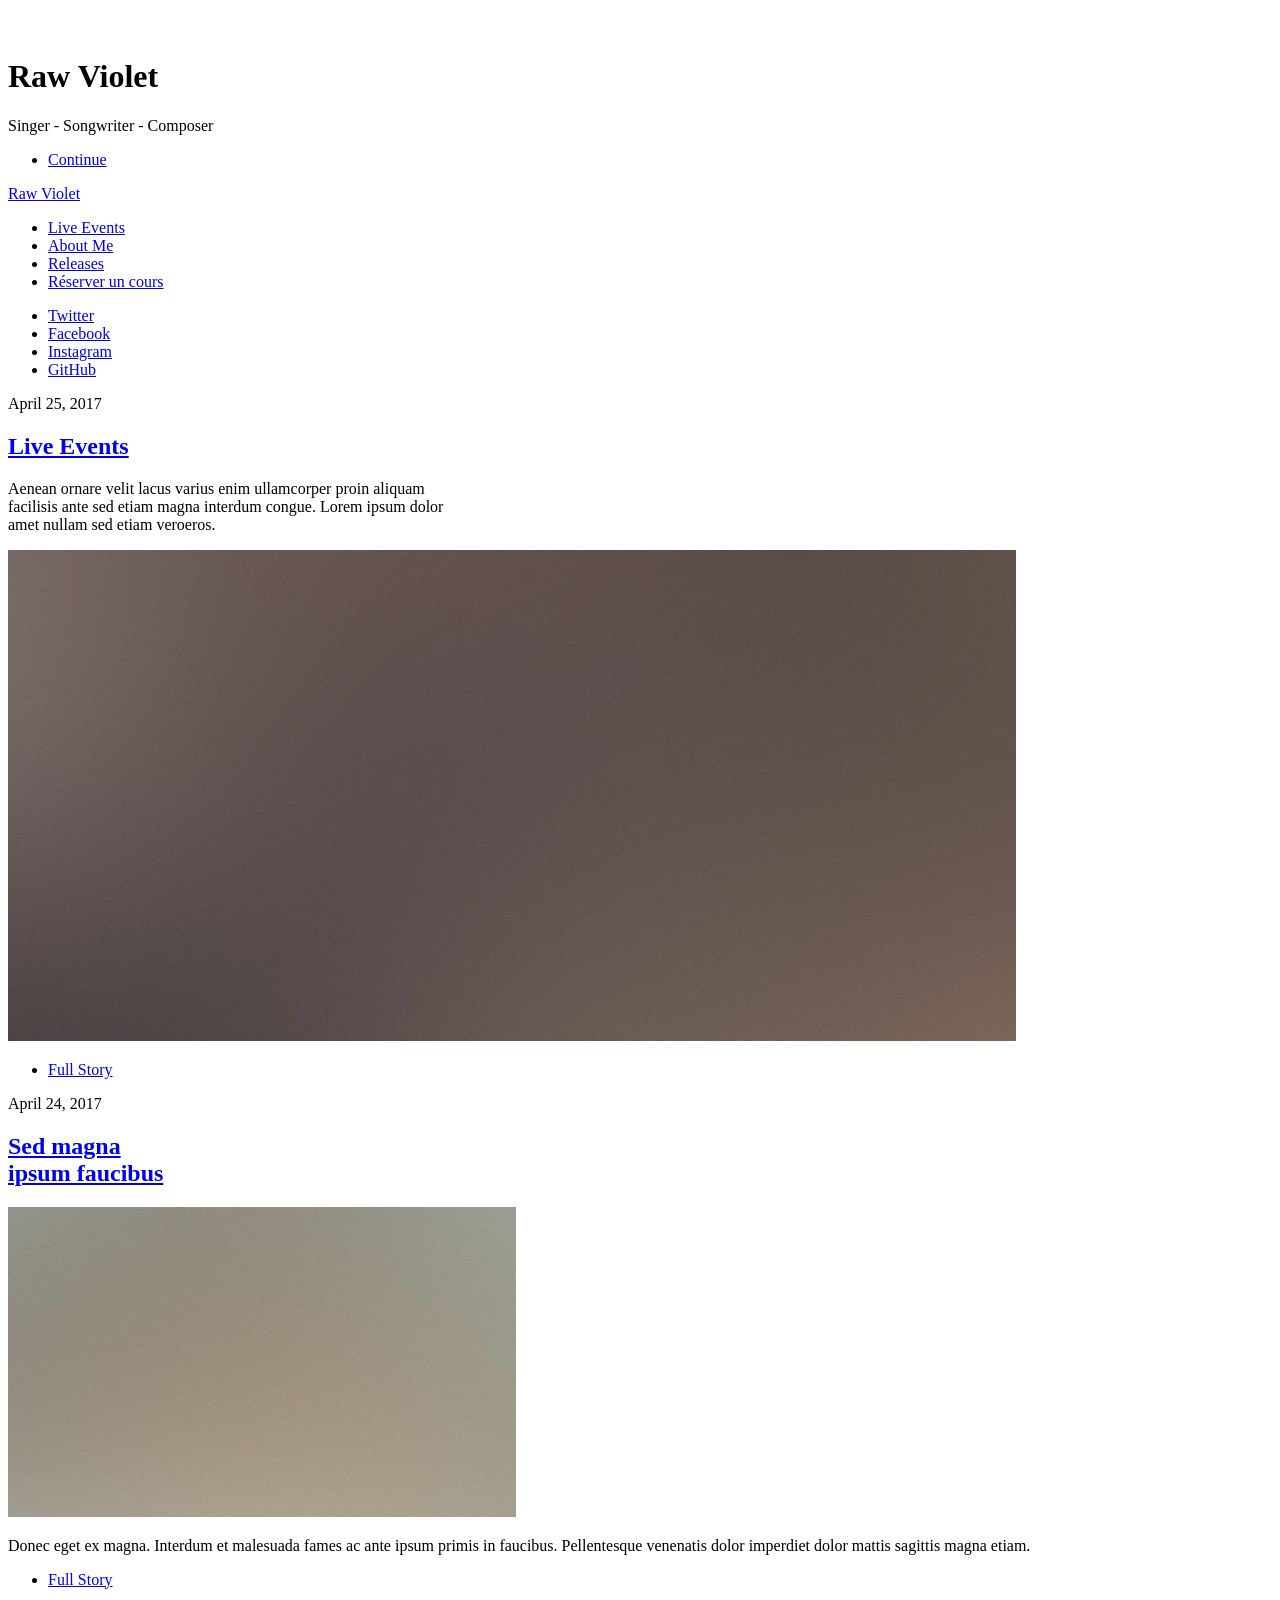
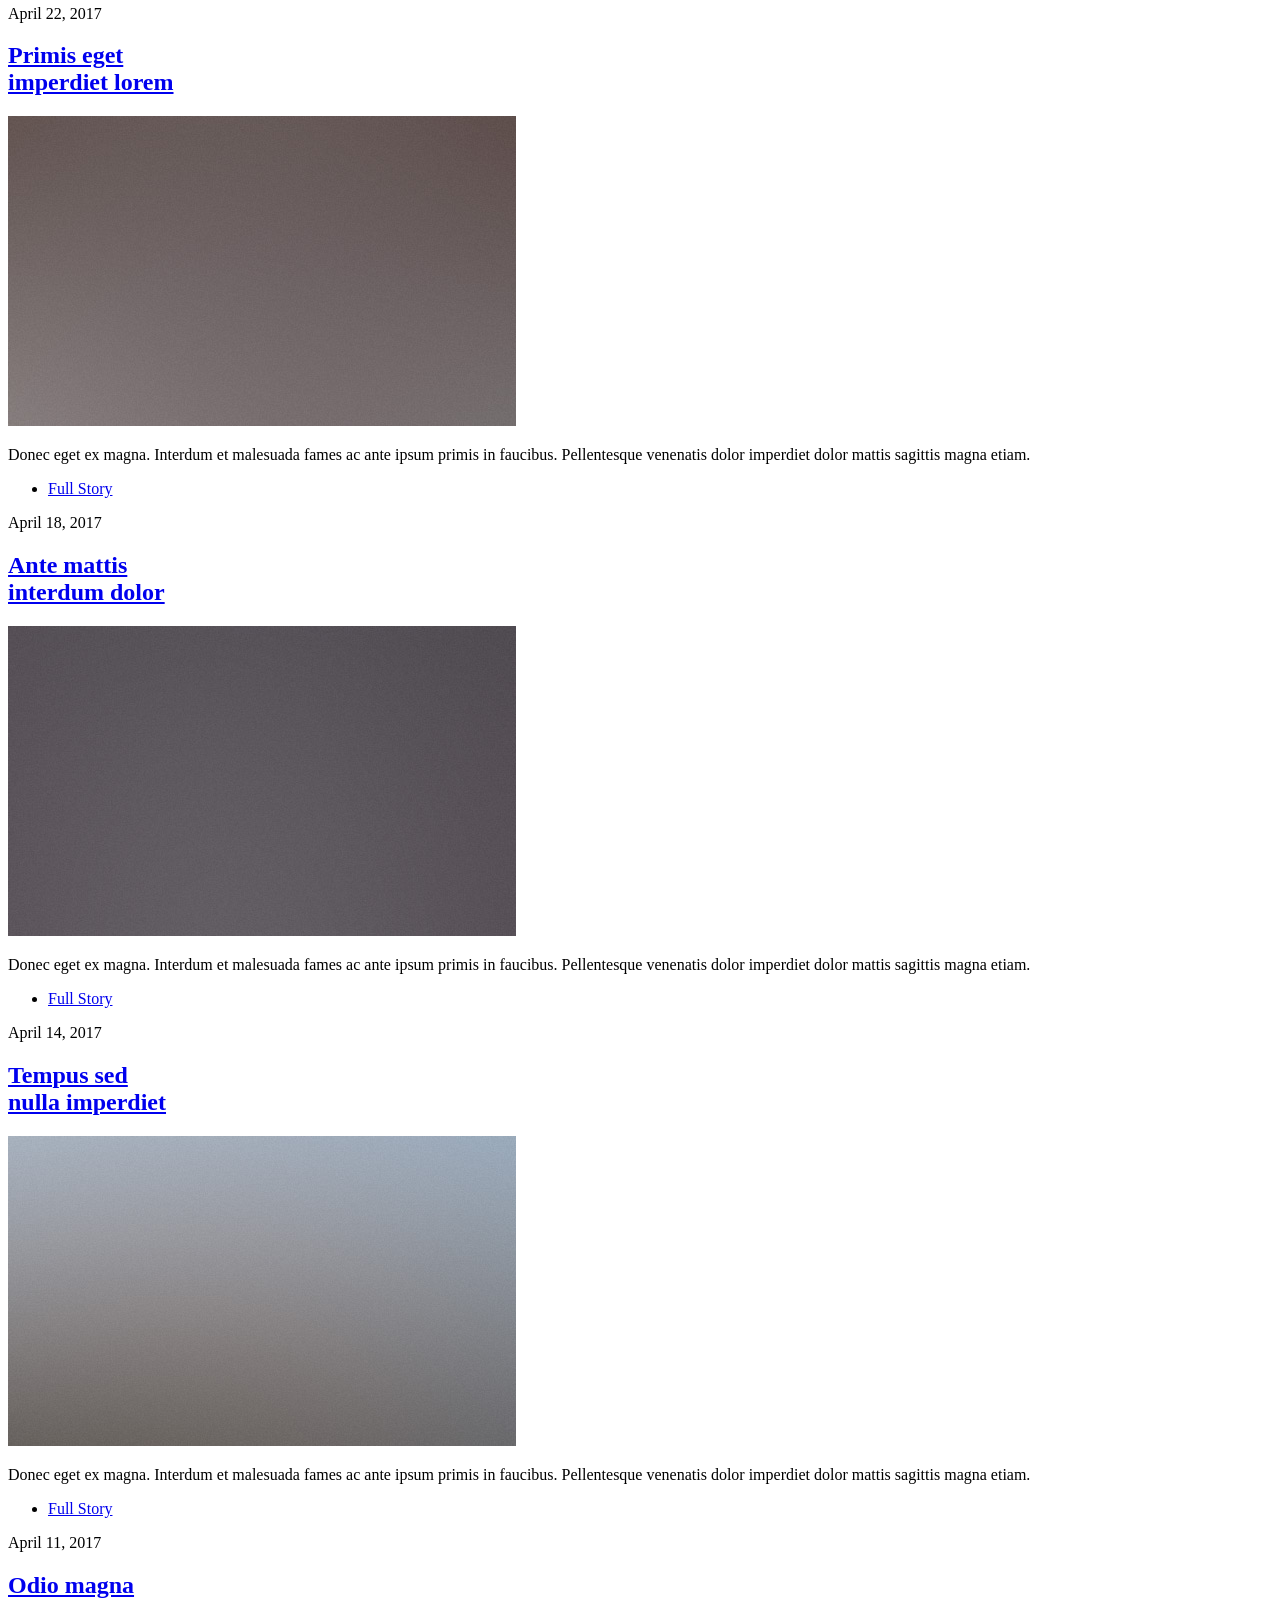
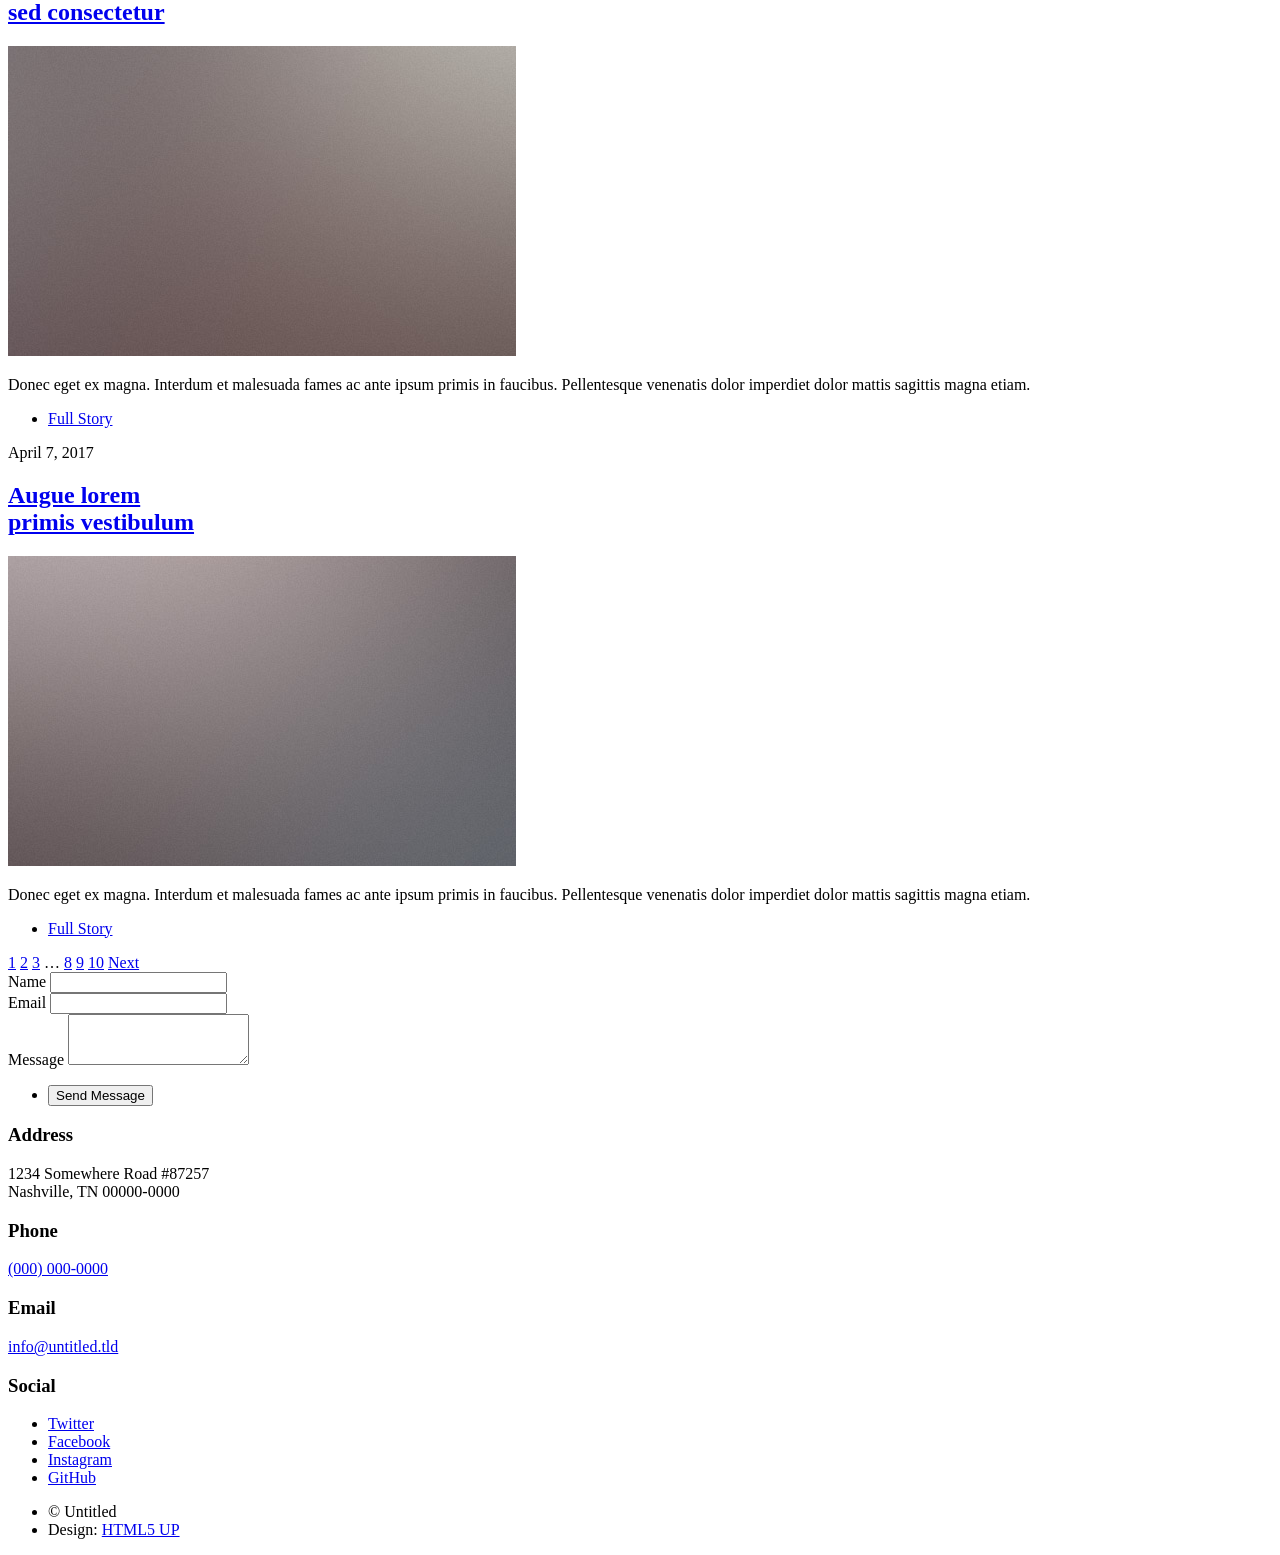
==== commit dad17ffc: "calendly_fr" ====
--- a/index.html
+++ b/index.html
@@ -37,6 +37,7 @@
 							<li class="active"><a href="index.html">Live Events</a></li>
 							<li><a href="about_me.html">About Me</a></li>
 							<li><a href="elements.html">Releases</a></li>
+							<li><a href="lessons.html">Réserver un cours</a></li>
 						</ul>
 						<ul class="icons">
 							<li><a href="#" class="icon brands fa-twitter"><span class="label">Twitter</span></a></li>
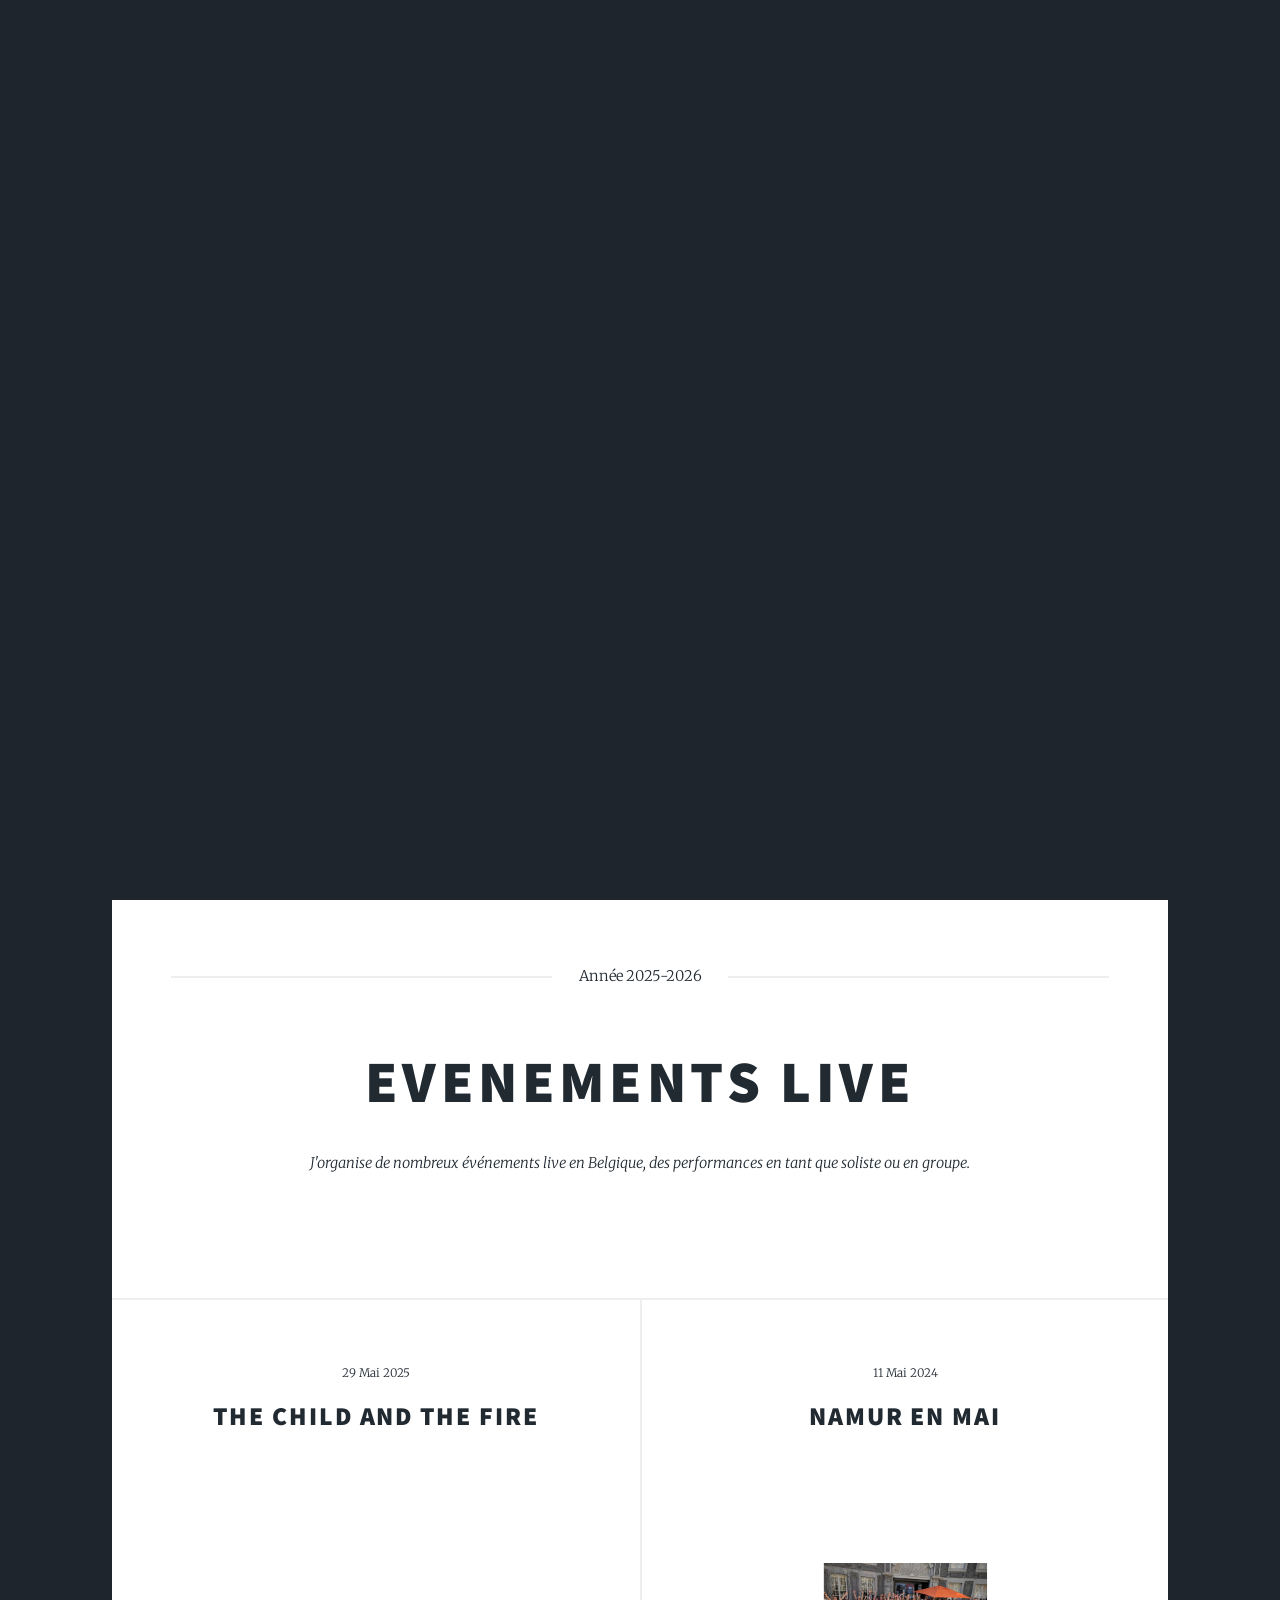
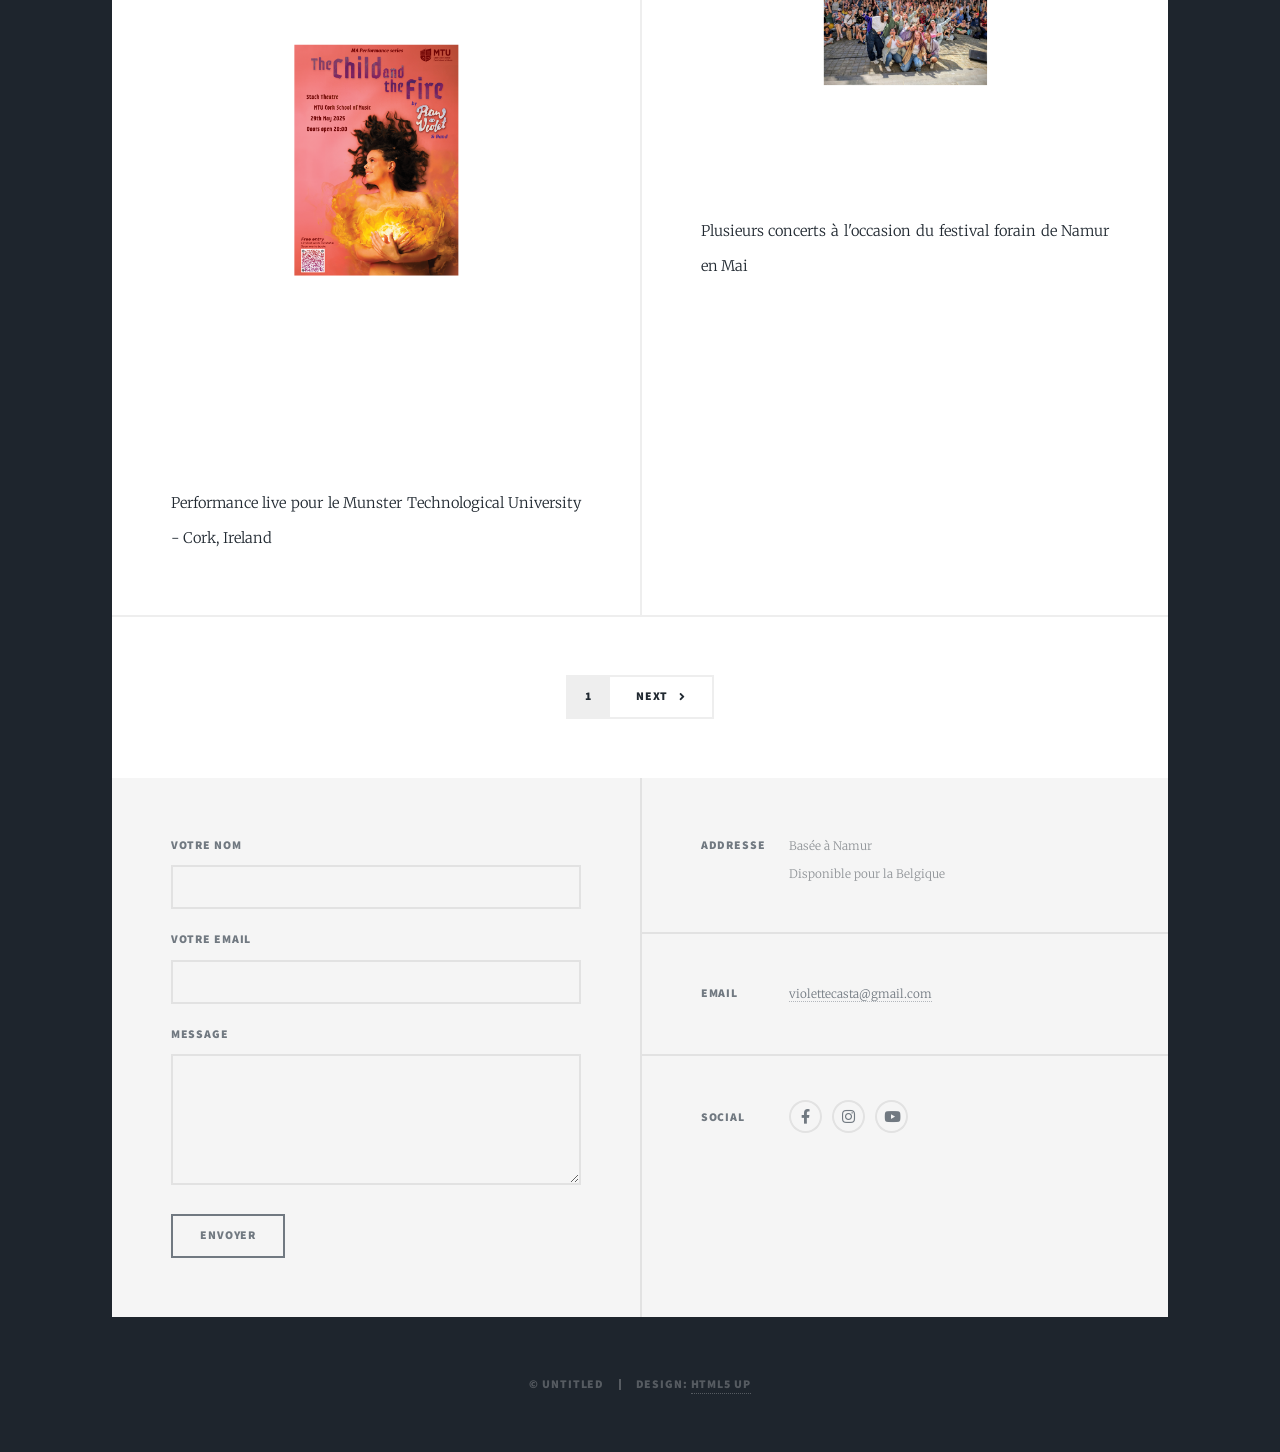
==== commit e48ce754: "Email js" ====
--- a/index.html
+++ b/index.html
@@ -11,6 +11,8 @@
 		<meta name="viewport" content="width=device-width, initial-scale=1, user-scalable=no" />
 		<link rel="stylesheet" href="assets/css/main.css" />
 		<noscript><link rel="stylesheet" href="assets/css/noscript.css" /></noscript>
+		<script src="https://cdn.emailjs.com/dist/email.min.js"></script>
+		<script src="/js/emailjs-form.js"></script>
 	</head>
 	<body class="is-preload">
 
@@ -20,7 +22,7 @@
 				<!-- Intro -->
 					<div id="intro">
 						<h1><br />Raw Violet</h1>
-						<p>Singer - Songwriter - Composer</p>
+						<p>Chanteuse - Auteur / Compositeur</p>
 						<ul class="actions">
 							<li><a href="#header" class="button icon solid solo fa-arrow-down scrolly">Continue</a></li>
 						</ul>
@@ -34,16 +36,15 @@
 				<!-- Nav -->
 					<nav id="nav">
 						<ul class="links">
-							<li class="active"><a href="index.html">Live Events</a></li>
-							<li><a href="about_me.html">About Me</a></li>
-							<li><a href="elements.html">Releases</a></li>
+							<li class="active"><a href="index.html">Accueil</a></li>
+							<li><a href="about_me.html">A propos de moi</a></li>
+							<!-- <li><a href="elements.html">Releases</a></li> -->
 							<li><a href="lessons.html">Réserver un cours</a></li>
 						</ul>
 						<ul class="icons">
-							<li><a href="#" class="icon brands fa-twitter"><span class="label">Twitter</span></a></li>
 							<li><a href="#" class="icon brands fa-facebook-f"><span class="label">Facebook</span></a></li>
-							<li><a href="#" class="icon brands fa-instagram"><span class="label">Instagram</span></a></li>
-							<li><a href="#" class="icon brands fa-github"><span class="label">GitHub</span></a></li>
+							<li><a href="https://www.instagram.com/violettecasta?igsh=b2h4bmkyYzZiaXdx" target ="_blank" class="icon brands fa-instagram"><span class="label">Instagram</span></a></li>
+							<li><a href="https://youtube.com/@violettec2840?si=XJiJ4ThrSHONL-UX" target="_blank" class="icon brands alt fa-youtube"><span class="label">Youtube</span></a></li>
 						</ul>
 					</nav>
 
@@ -53,47 +54,39 @@
 						<!-- Featured Post -->
 							<article class="post featured">
 								<header class="major">
-									<span class="date">April 25, 2017</span>
-									<h2><a href="#">Live Events</a></h2>
-									<p>Aenean ornare velit lacus varius enim ullamcorper proin aliquam<br />
-									facilisis ante sed etiam magna interdum congue. Lorem ipsum dolor<br />
-									amet nullam sed etiam veroeros.</p>
+									<span class="date">Année 2025-2026</span>
+									<h2><a href="#">Evenements Live</a></h2>
+									<p>J'organise de nombreux événements live en Belgique, des performances en tant que soliste ou en groupe.</p>
 								</header>
-								<a href="#" class="image main"><img src="images/pic01.jpg" alt="" /></a>
-								<ul class="actions special">
+								<!-- <a href="#" class="image main"><img src="images/poster_V1-1.png" alt="" /></a> -->
+								<!-- <ul class="actions special">
 									<li><a href="#" class="button large">Full Story</a></li>
-								</ul>
+								</ul> -->
 							</article>
 
 						<!-- Posts -->
 							<section class="posts">
 								<article>
 									<header>
-										<span class="date">April 24, 2017</span>
-										<h2><a href="#">Sed magna<br />
-										ipsum faucibus</a></h2>
-									</header>
-									<a href="#" class="image fit"><img src="images/pic02.jpg" alt="" /></a>
-									<p>Donec eget ex magna. Interdum et malesuada fames ac ante ipsum primis in faucibus. Pellentesque venenatis dolor imperdiet dolor mattis sagittis magna etiam.</p>
-									<ul class="actions special">
-										<li><a href="#" class="button">Full Story</a></li>
-									</ul>
-								</article>
-								<article>
-									<header>
-										<span class="date">April 22, 2017</span>
-										<h2><a href="#">Primis eget<br />
-										imperdiet lorem</a></h2>
-									</header>
-									<a href="#" class="image fit"><img src="images/pic03.jpg" alt="" /></a>
-									<p>Donec eget ex magna. Interdum et malesuada fames ac ante ipsum primis in faucibus. Pellentesque venenatis dolor imperdiet dolor mattis sagittis magna etiam.</p>
-									<ul class="actions special">
-										<li><a href="#" class="button">Full Story</a></li>
-									</ul>
-								</article>
-								<article>
-									<header>
-										<span class="date">April 18, 2017</span>
+										<span class="date">29 Mai 2025</span>
+										<h2><a href="#">The child
+										and the fire</a></h2>
+									</header>
+									<a href="#" class="image fit"><img src="images/poster_V1-1.png" alt="" /></a>
+									<p>Performance live pour le Munster Technological University - Cork, Ireland</p>
+									
+								</article>
+								<article>
+									<header>
+										<span class="date">11 Mai 2024</span>
+										<h2><a href="#">Namur en mai<br /> </a></h2>
+									</header>
+									<a href="#" class="image fit"><img src="images/namur_en_mai.jpg" alt="" /></a>
+									<p>Plusieurs concerts à l'occasion du festival forain de Namur en Mai</p>
+								</article>
+								<!-- <article>
+									<header>
+										<span class="date">Année 2025-2026</span>
 										<h2><a href="#">Ante mattis<br />
 										interdum dolor</a></h2>
 									</header>
@@ -105,7 +98,7 @@
 								</article>
 								<article>
 									<header>
-										<span class="date">April 14, 2017</span>
+										<span class="date">Année 2025-2026</span>
 										<h2><a href="#">Tempus sed<br />
 										nulla imperdiet</a></h2>
 									</header>
@@ -117,7 +110,7 @@
 								</article>
 								<article>
 									<header>
-										<span class="date">April 11, 2017</span>
+										<span class="date">Année 2025-2026</span>
 										<h2><a href="#">Odio magna<br />
 										sed consectetur</a></h2>
 									</header>
@@ -129,7 +122,7 @@
 								</article>
 								<article>
 									<header>
-										<span class="date">April 7, 2017</span>
+										<span class="date">Année 2025-2026</span>
 										<h2><a href="#">Augue lorem<br />
 										primis vestibulum</a></h2>
 									</header>
@@ -138,7 +131,7 @@
 									<ul class="actions special">
 										<li><a href="#" class="button">Full Story</a></li>
 									</ul>
-								</article>
+								</article> -->
 							</section>
 
 						<!-- Footer -->
@@ -146,12 +139,12 @@
 								<div class="pagination">
 									<!--<a href="#" class="previous">Prev</a>-->
 									<a href="#" class="page active">1</a>
-									<a href="#" class="page">2</a>
+									<!-- <a href="#" class="page">2</a>
 									<a href="#" class="page">3</a>
 									<span class="extra">&hellip;</span>
 									<a href="#" class="page">8</a>
 									<a href="#" class="page">9</a>
-									<a href="#" class="page">10</a>
+									<a href="#" class="page">10</a> -->
 									<a href="#" class="next">Next</a>
 								</div>
 							</footer>
@@ -161,14 +154,14 @@
 				<!-- Footer -->
 					<footer id="footer">
 						<section>
-							<form method="post" action="#">
+							<form id = "contact-form" method="post" action="#">
 								<div class="fields">
 									<div class="field">
-										<label for="name">Name</label>
+										<label for="name">Votre Nom</label>
 										<input type="text" name="name" id="name" />
 									</div>
 									<div class="field">
-										<label for="email">Email</label>
+										<label for="email">Votre Email</label>
 										<input type="text" name="email" id="email" />
 									</div>
 									<div class="field">
@@ -177,31 +170,27 @@
 									</div>
 								</div>
 								<ul class="actions">
-									<li><input type="submit" value="Send Message" /></li>
+									<li><input type="submit" value="Envoyer" /></li>
 								</ul>
 							</form>
 						</section>
 						<section class="split contact">
 							<section class="alt">
-								<h3>Address</h3>
-								<p>1234 Somewhere Road #87257<br />
-								Nashville, TN 00000-0000</p>
-							</section>
-							<section>
-								<h3>Phone</h3>
-								<p><a href="#">(000) 000-0000</a></p>
-							</section>
+								<h3>Addresse</h3>
+								<p>Basée à Namur<br />
+								Disponible pour la Belgique</p>
+							</section>
+							
 							<section>
 								<h3>Email</h3>
-								<p><a href="#">info@untitled.tld</a></p>
+								<p><a href="#">violettecasta@gmail.com</a></p>
 							</section>
 							<section>
 								<h3>Social</h3>
 								<ul class="icons alt">
-									<li><a href="#" class="icon brands alt fa-twitter"><span class="label">Twitter</span></a></li>
 									<li><a href="#" class="icon brands alt fa-facebook-f"><span class="label">Facebook</span></a></li>
-									<li><a href="#" class="icon brands alt fa-instagram"><span class="label">Instagram</span></a></li>
-									<li><a href="#" class="icon brands alt fa-github"><span class="label">GitHub</span></a></li>
+									<li><a href="https://www.instagram.com/violettecasta?igsh=b2h4bmkyYzZiaXdx" target="_blank" class="icon brands alt fa-instagram"><span class="label">Instagram</span></a></li>
+									<li><a href="https://youtube.com/@violettec2840?si=XJiJ4ThrSHONL-UX" target="_blank" class="icon brands alt fa-youtube"><span class="label">Youtube</span></a></li>
 								</ul>
 							</section>
 						</section>
--- a/assets/css/main.css
+++ b/assets/css/main.css
@@ -1,10 +1,10 @@
 @import url(fontawesome-all.min.css);
 @import url("https://fonts.googleapis.com/css?family=Merriweather:300,700,300italic,700italic|Source+Sans+Pro:900");
 
-/*
-	Massively by HTML5 UP
-	html5up.net | @ajlkn
-	Free for personal and commercial use under the CCA 3.0 license (html5up.net/license)
+/*
+	Massively by HTML5 UP
+	html5up.net | @ajlkn
+	Free for personal and commercial use under the CCA 3.0 license (html5up.net/license)
 */
 
 html, body, div, span, applet, object,
@@ -140,6 +140,8 @@
 			html {
 				font-size: 10pt;
 			}
+			
+		
 
 		}
 
@@ -298,7 +300,7 @@
 
 		a:hover {
 			border-bottom-color: transparent;
-			color: #18bfef !important;
+			color: #ffd2ad !important;
 		}
 
 	strong, b {
@@ -811,6 +813,9 @@
 		}
 
 		@media screen and (max-width: 1280px) {
+			.image {
+				scale : 0.4;
+			}
 
 			.row {
 				display: flex;
@@ -2215,8 +2220,8 @@
 		input[type="button"]:hover,
 		button:hover,
 		.button:hover {
-			box-shadow: inset 0 0 0 2px #18bfef;
-			color: #18bfef !important;
+			box-shadow: inset 0 0 0 2px #ffd2ad;
+			color: #ffd2ad !important;
 		}
 
 		input[type="submit"].primary,
@@ -2234,7 +2239,7 @@
 			input[type="button"].primary:hover,
 			button.primary:hover,
 			.button.primary:hover {
-				background-color: #18bfef;
+				background-color: #ffd2ad;
 			}
 
 /* Form */
@@ -2491,7 +2496,7 @@
 		input[type="email"]:focus,
 		select:focus,
 		textarea:focus {
-			border-color: #18bfef;
+			border-color: #ffd2ad;
 		}
 
 	select {
@@ -2526,7 +2531,7 @@
 
 	input[type="checkbox"]:focus + label:before,
 	input[type="radio"]:focus + label:before {
-		border-color: #18bfef;
+		border-color: #ffd2ad;
 	}
 
 	::-webkit-input-placeholder {
@@ -2890,7 +2895,7 @@
 	}
 
 	ul.icons li a.icon:hover:before {
-		color: #18bfef;
+		color: #ffd2ad;
 	}
 
 	ul.icons.alt li .icon:before {
@@ -2898,7 +2903,7 @@
 	}
 
 	ul.icons.alt li a.icon:hover:before {
-		box-shadow: inset 0 0 0 2px #18bfef;
+		box-shadow: inset 0 0 0 2px #ffd2ad;
 	}
 
 /* Section/Article */
@@ -3197,14 +3202,14 @@
 	}
 
 		.pagination a:hover {
-			color: #18bfef !important;
-			border-color: #18bfef;
+			color: #ffd2ad !important;
+			border-color: #ffd2ad;
 			z-index: 1;
 		}
 
 			.pagination a:hover + a,
 			.pagination a:hover + span {
-				border-left-color: #18bfef;
+				border-left-color: #ffd2ad;
 			}
 
 		.pagination a.active {
@@ -3234,8 +3239,8 @@
 			width: 100%;
 			height: 100%;
 			background-color: #212931;
-			background-image: url("../../images/overlay.png"), linear-gradient(0deg, rgba(0, 0, 0, 0.1), rgba(0, 0, 0, 0.1)), url("../../images/bg.jpg");
-			background-size: auto,								auto,														100% auto;
+			background-image: url("../../images/overlay.png"), linear-gradient(0deg, rgba(0, 0, 0, 0.1), rgba(0, 0, 0, 0.1)), url("../../images/bg2.jpg");
+			background-size: auto,								auto,														 100% auto;
 			background-position: center,								center,														top center;
 			background-repeat: repeat,								no-repeat,													no-repeat;
 			background-attachment: scroll,								scroll,														scroll;
@@ -3276,7 +3281,7 @@
 		@media screen and (orientation: portrait) {
 
 			#wrapper > .bg {
-				background-size: auto,								auto,														auto 175%;
+				background-size: auto,	auto, 100% auto
 			}
 
 		}
@@ -3324,7 +3329,7 @@
 
 			#intro a:hover {
 				border-bottom-color: transparent;
-				color: #18bfef !important;
+				color: #ffd2ad !important;
 			}
 
 		#intro strong, #intro b {
@@ -3363,8 +3368,8 @@
 			#intro input[type="button"]:hover,
 			#intro button:hover,
 			#intro .button:hover {
-				box-shadow: inset 0 0 0 2px #18bfef;
-				color: #18bfef !important;
+				box-shadow: inset 0 0 0 2px #ffd2ad;
+				color: #ffd2ad !important;
 			}
 
 			#intro input[type="submit"].primary,
@@ -3382,7 +3387,7 @@
 				#intro input[type="button"].primary:hover,
 				#intro button.primary:hover,
 				#intro .button.primary:hover {
-					background-color: #18bfef;
+					background-color: #ffd2ad;
 				}
 
 		#intro h1 {
@@ -3533,7 +3538,7 @@
 
 			#header a:hover {
 				border-bottom-color: transparent;
-				color: #18bfef !important;
+				color: #ffd2ad !important;
 			}
 
 		#header strong, #header b {
@@ -3577,8 +3582,8 @@
 		}
 
 			#header .logo:hover {
-				border-color: #18bfef !important;
-				color: #18bfef !important;
+				border-color: #ffd2ad !important;
+				color: #ffd2ad !important;
 			}
 
 		@media screen and (max-width: 980px) {
@@ -3632,7 +3637,7 @@
 		}
 
 		#nav ul.icons li a.icon:hover:before {
-			color: #18bfef;
+			color: #ffd2ad;
 		}
 
 		#nav ul.icons.alt li .icon:before {
@@ -3640,7 +3645,7 @@
 		}
 
 		#nav ul.icons.alt li a.icon:hover:before {
-			box-shadow: inset 0 0 0 2px #18bfef;
+			box-shadow: inset 0 0 0 2px #ffd2ad;
 		}
 
 		#nav input, #nav select, #nav textarea {
@@ -3654,7 +3659,7 @@
 
 			#nav a:hover {
 				border-bottom-color: transparent;
-				color: #18bfef !important;
+				color: #ffd2ad !important;
 			}
 
 		#nav strong, #nav b {
@@ -3730,7 +3735,7 @@
 					}
 
 						#nav ul.links li.active a:hover {
-							color: #18bfef !important;
+							color: #ffd2ad !important;
 						}
 
 		#nav ul.icons {
@@ -3974,7 +3979,7 @@
 
 			#footer a:hover {
 				border-bottom-color: transparent;
-				color: #18bfef !important;
+				color: #ffd2ad !important;
 			}
 
 		#footer strong, #footer b {
@@ -4017,8 +4022,8 @@
 			#footer input[type="button"]:hover,
 			#footer button:hover,
 			#footer .button:hover {
-				box-shadow: inset 0 0 0 2px #18bfef;
-				color: #18bfef !important;
+				box-shadow: inset 0 0 0 2px #ffd2ad;
+				color: #ffd2ad !important;
 			}
 
 			#footer input[type="submit"].primary,
@@ -4036,7 +4041,7 @@
 				#footer input[type="button"].primary:hover,
 				#footer button.primary:hover,
 				#footer .button.primary:hover {
-					background-color: #18bfef;
+					background-color: #ffd2ad;
 				}
 
 		#footer label {
@@ -4056,7 +4061,7 @@
 			#footer input[type="email"]:focus,
 			#footer select:focus,
 			#footer textarea:focus {
-				border-color: #18bfef;
+				border-color: #ffd2ad;
 			}
 
 		#footer select {
@@ -4091,7 +4096,7 @@
 
 		#footer input[type="checkbox"]:focus + label:before,
 		#footer input[type="radio"]:focus + label:before {
-			border-color: #18bfef;
+			border-color: #ffd2ad;
 		}
 
 		#footer ::-webkit-input-placeholder {
@@ -4119,7 +4124,7 @@
 		}
 
 		#footer ul.icons li a.icon:hover:before {
-			color: #18bfef;
+			color: #ffd2ad;
 		}
 
 		#footer ul.icons.alt li .icon:before {
@@ -4127,7 +4132,7 @@
 		}
 
 		#footer ul.icons.alt li a.icon:hover:before {
-			box-shadow: inset 0 0 0 2px #18bfef;
+			box-shadow: inset 0 0 0 2px #ffd2ad;
 		}
 
 		#footer header.major .date:before, #footer header.major .date:after {
@@ -4167,14 +4172,14 @@
 		}
 
 			#footer .pagination a:hover {
-				color: #18bfef !important;
-				border-color: #18bfef;
+				color: #ffd2ad !important;
+				border-color: #ffd2ad;
 				z-index: 1;
 			}
 
 				#footer .pagination a:hover + a,
 				#footer .pagination a:hover + span {
-					border-left-color: #18bfef;
+					border-left-color: #ffd2ad;
 				}
 
 			#footer .pagination a.active {
@@ -4411,7 +4416,7 @@
 
 			#copyright a:hover {
 				border-bottom-color: transparent;
-				color: #18bfef !important;
+				color: #ffd2ad !important;
 			}
 
 		#copyright strong, #copyright b {
--- a/assets/css/noscript.css
+++ b/assets/css/noscript.css
@@ -1,17 +1,17 @@
 @import url(font-awesome.min.css);
 
-/*
-	Massively by HTML5 UP
-	html5up.net | @ajlkn
-	Free for personal and commercial use under the CCA 3.0 license (html5up.net/license)
+/*
+	Massively by HTML5 UP
+	html5up.net | @ajlkn
+	Free for personal and commercial use under the CCA 3.0 license (html5up.net/license)
 */
 
 /* Wrapper */
 
 	#wrapper {
 		background-color: #212931;
-		background-image: url("../../images/overlay.png"), linear-gradient(0deg, rgba(0, 0, 0, 0.1), rgba(0, 0, 0, 0.1)), url("../../images/bg.jpg");
-		background-size: auto,								auto,														100% auto;
+		background-image: url("../../images/overlay.png"), linear-gradient(0deg, rgba(0, 0, 0, 0.1), rgba(0, 0, 0, 0.1)), url("../../images/bg2.jpg");
+		background-size: auto,								auto,																 100% auto;
 		background-position: center,								center,														top center;
 		background-repeat: repeat,								no-repeat,													no-repeat;
 		background-attachment: fixed,								fixed,														fixed;
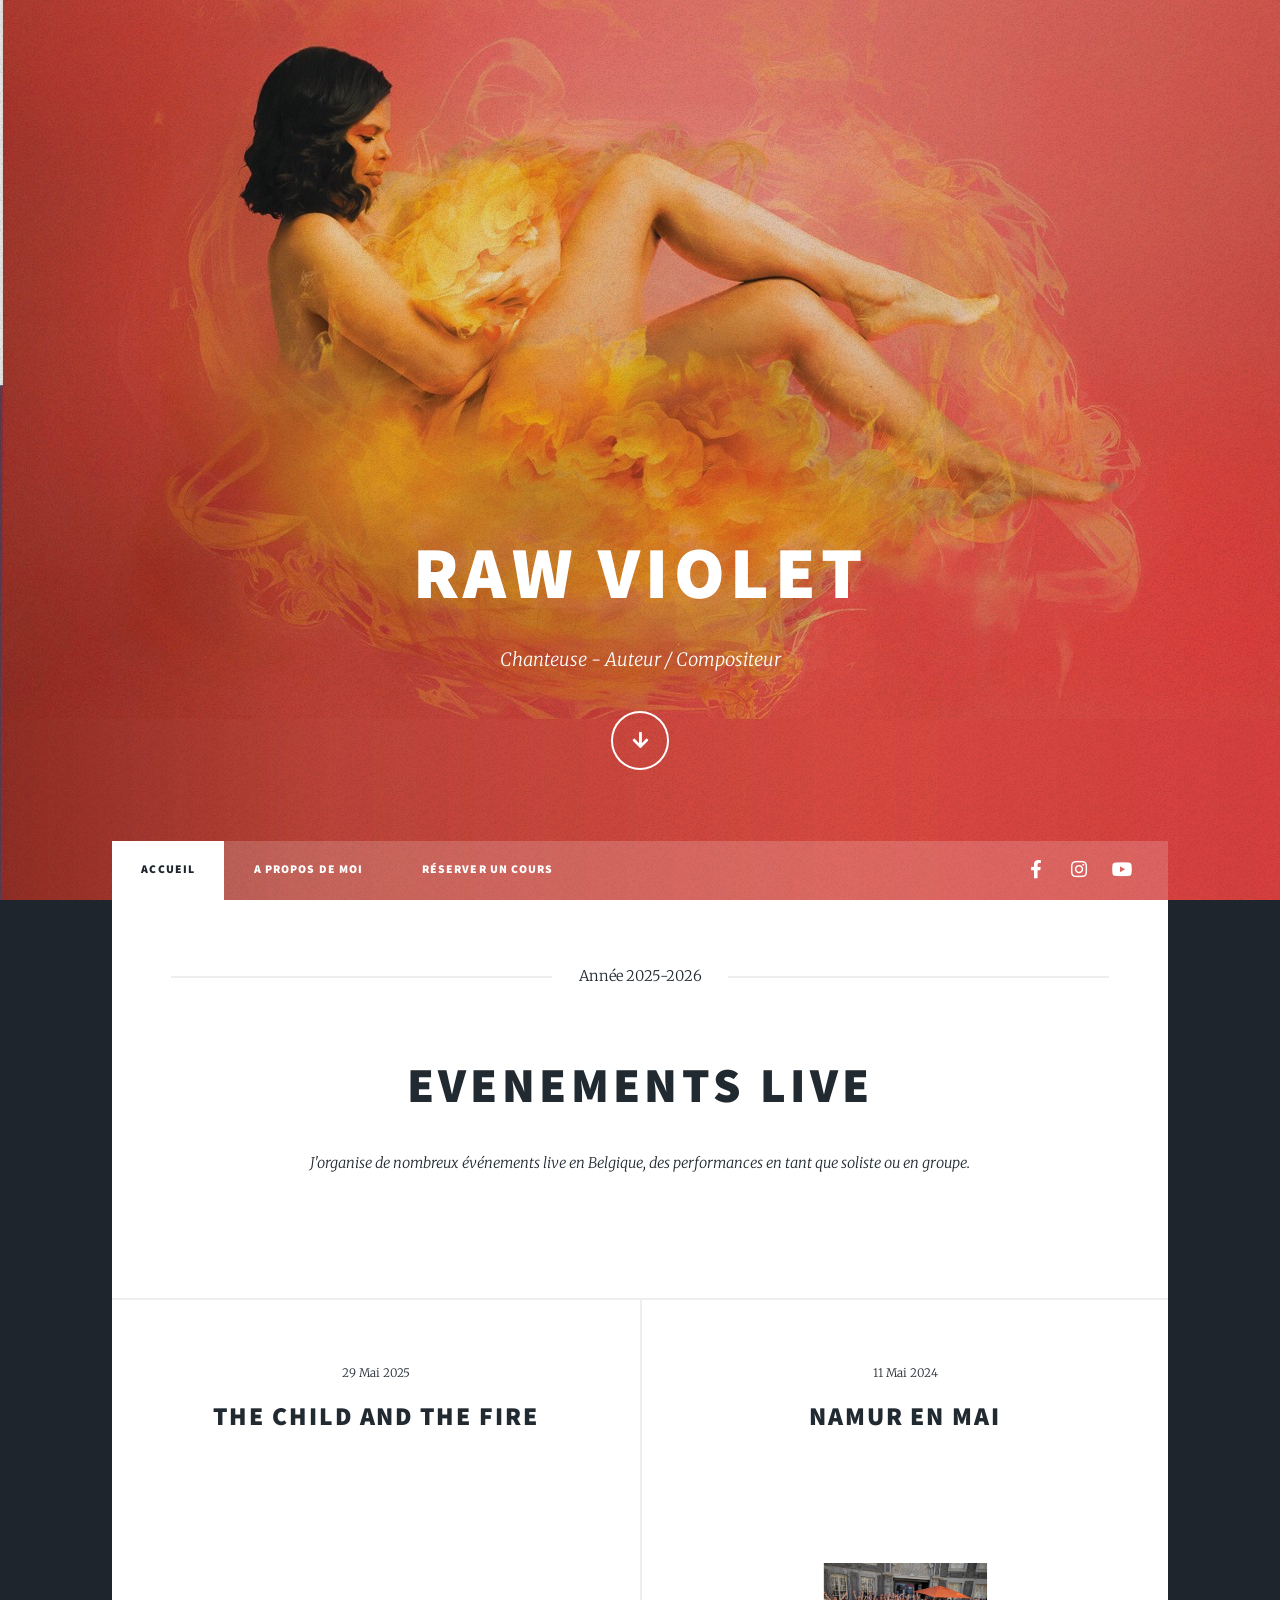
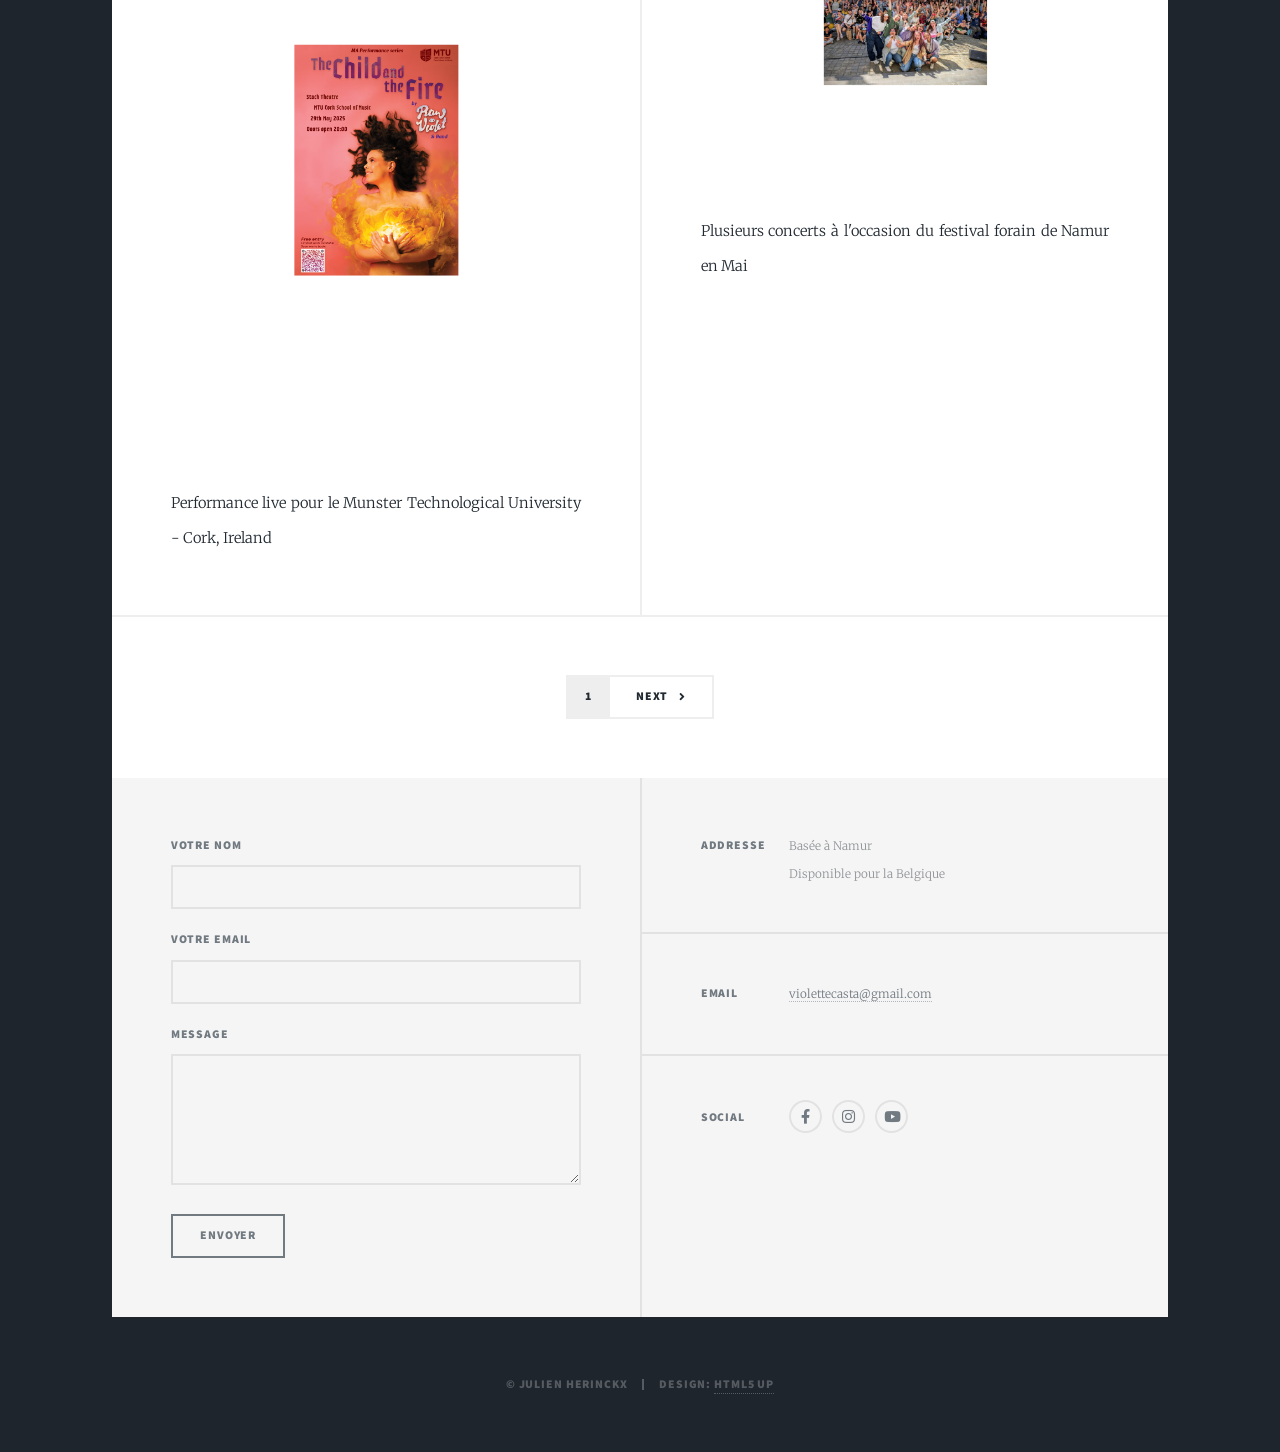
==== commit b5b0c133: "style" ====
--- a/index.html
+++ b/index.html
@@ -1,18 +1,18 @@
 <!DOCTYPE HTML>
 <!--
-	Massively by HTML5 UP
+	Raw Violet
 	html5up.net | @ajlkn
 	Free for personal and commercial use under the CCA 3.0 license (html5up.net/license)
 -->
 <html>
 	<head>
-		<title>Massively by HTML5 UP</title>
+		<title>Raw Violet</title>
 		<meta charset="utf-8" />
 		<meta name="viewport" content="width=device-width, initial-scale=1, user-scalable=no" />
+		<link rel="icon" type="image/png" href="images/heart.png" /> 
 		<link rel="stylesheet" href="assets/css/main.css" />
 		<noscript><link rel="stylesheet" href="assets/css/noscript.css" /></noscript>
-		<script src="https://cdn.emailjs.com/dist/email.min.js"></script>
-		<script src="/js/emailjs-form.js"></script>
+		
 	</head>
 	<body class="is-preload">
 
@@ -55,7 +55,7 @@
 							<article class="post featured">
 								<header class="major">
 									<span class="date">Année 2025-2026</span>
-									<h2><a href="#">Evenements Live</a></h2>
+									<h2><a style="font-size: smaller;">Evenements Live</a></h2>
 									<p>J'organise de nombreux événements live en Belgique, des performances en tant que soliste ou en groupe.</p>
 								</header>
 								<!-- <a href="#" class="image main"><img src="images/poster_V1-1.png" alt="" /></a> -->
@@ -154,26 +154,28 @@
 				<!-- Footer -->
 					<footer id="footer">
 						<section>
-							<form id = "contact-form" method="post" action="#">
+							<form id="contact-form" method="POST" action="https://formspree.io/f/myzronwk">
 								<div class="fields">
-									<div class="field">
-										<label for="name">Votre Nom</label>
-										<input type="text" name="name" id="name" />
-									</div>
-									<div class="field">
-										<label for="email">Votre Email</label>
-										<input type="text" name="email" id="email" />
-									</div>
-									<div class="field">
-										<label for="message">Message</label>
-										<textarea name="message" id="message" rows="3"></textarea>
-									</div>
+								<div class="field">
+									<label for="name">Votre Nom</label>
+									<input type="text" name="name" id="name" required />
+								</div>
+								<div class="field">
+									<label for="email">Votre Email</label>
+									<input type="email" name="email" id="email" required />
+								</div>
+								<div class="field">
+									<label for="message">Message</label>
+									<textarea name="message" id="message" rows="3" required></textarea>
+								</div>
 								</div>
 								<ul class="actions">
-									<li><input type="submit" value="Envoyer" /></li>
+								<li><input type="submit" value="Envoyer" /></li>
 								</ul>
 							</form>
-						</section>
+							</section>
+
+					
 						<section class="split contact">
 							<section class="alt">
 								<h3>Addresse</h3>
@@ -198,7 +200,7 @@
 
 				<!-- Copyright -->
 					<div id="copyright">
-						<ul><li>&copy; Untitled</li><li>Design: <a href="https://html5up.net">HTML5 UP</a></li></ul>
+						<ul><li>&copy; Julien Herinckx</li><li>Design: <a href="https://html5up.net">HTML5 UP</a></li></ul>
 					</div>
 
 			</div>
@@ -212,5 +214,6 @@
 			<script src="assets/js/util.js"></script>
 			<script src="assets/js/main.js"></script>
 
+
 	</body>
 </html>
--- a/assets/css/main.css
+++ b/assets/css/main.css
@@ -2,7 +2,7 @@
 @import url("https://fonts.googleapis.com/css?family=Merriweather:300,700,300italic,700italic|Source+Sans+Pro:900");
 
 /*
-	Massively by HTML5 UP
+	Raw Violet
 	html5up.net | @ajlkn
 	Free for personal and commercial use under the CCA 3.0 license (html5up.net/license)
 */
--- a/assets/css/noscript.css
+++ b/assets/css/noscript.css
@@ -1,7 +1,7 @@
 @import url(font-awesome.min.css);
 
 /*
-	Massively by HTML5 UP
+	Raw Violet
 	html5up.net | @ajlkn
 	Free for personal and commercial use under the CCA 3.0 license (html5up.net/license)
 */
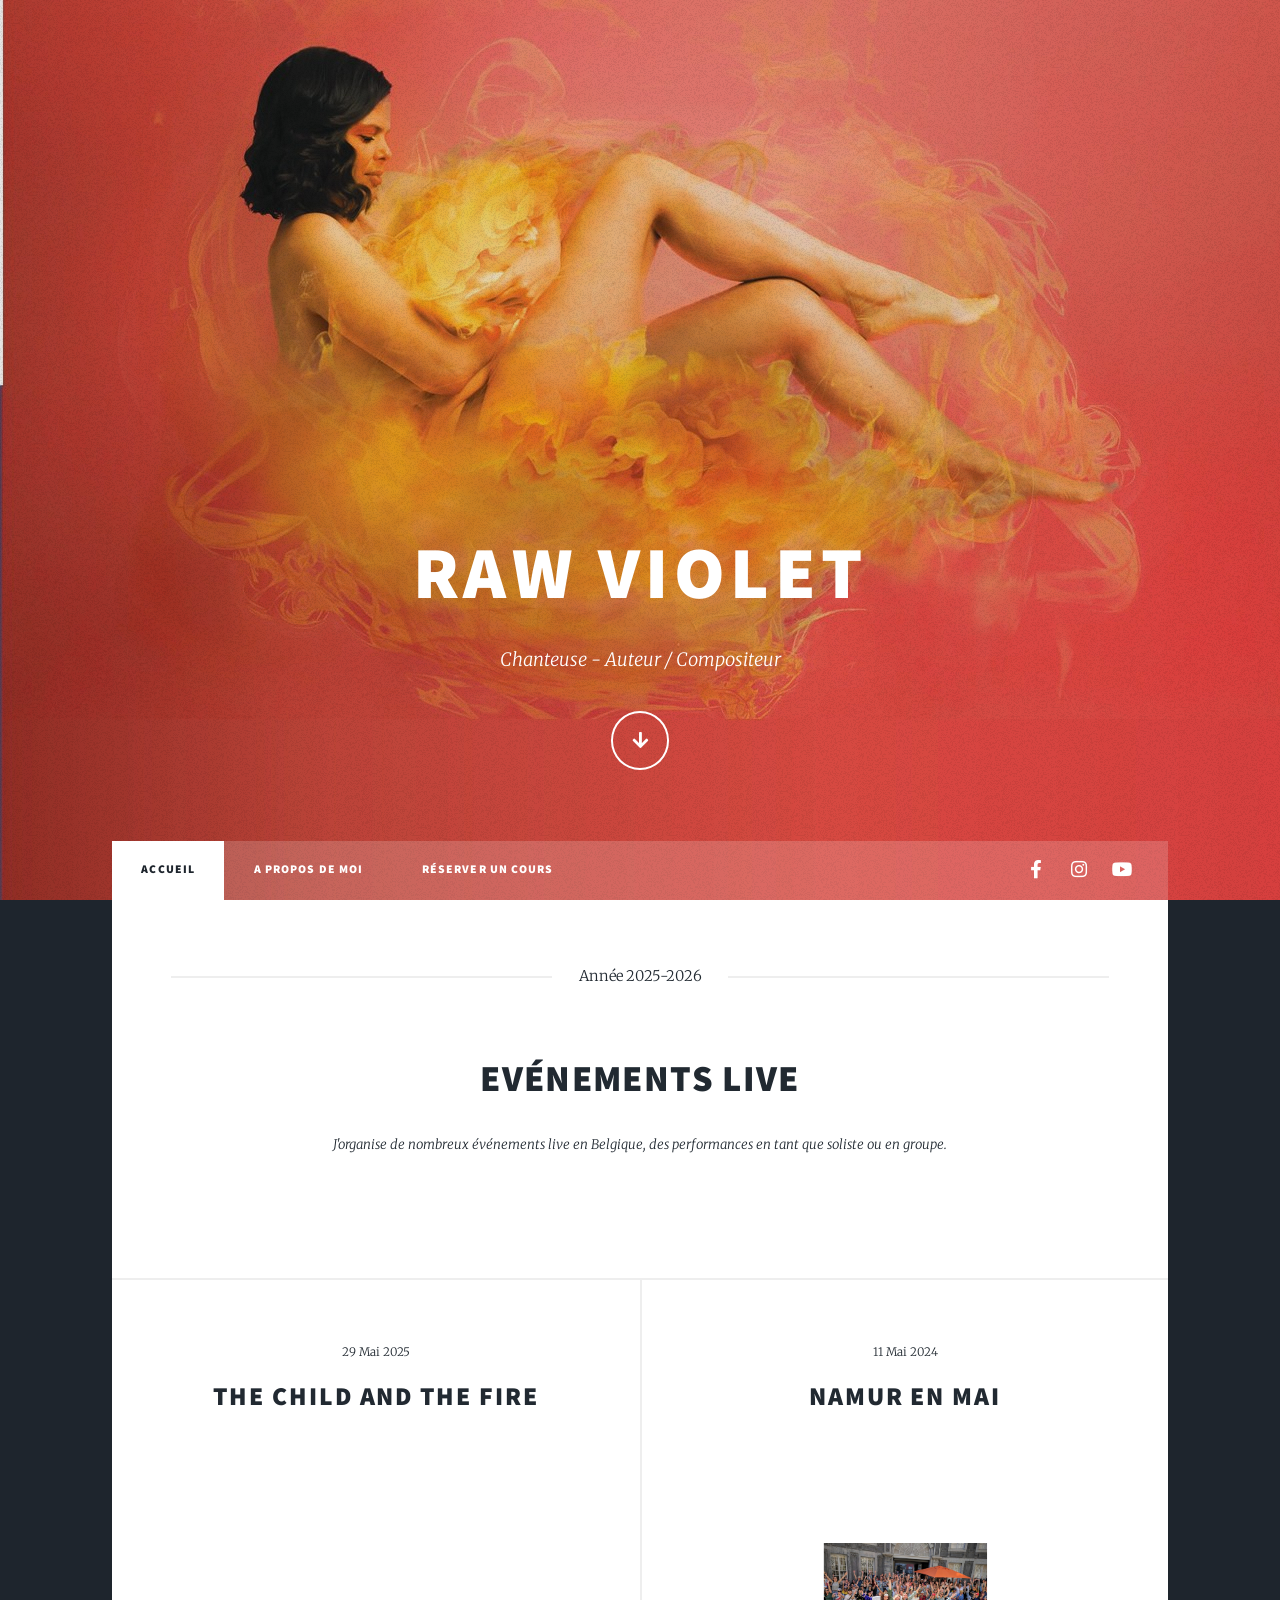
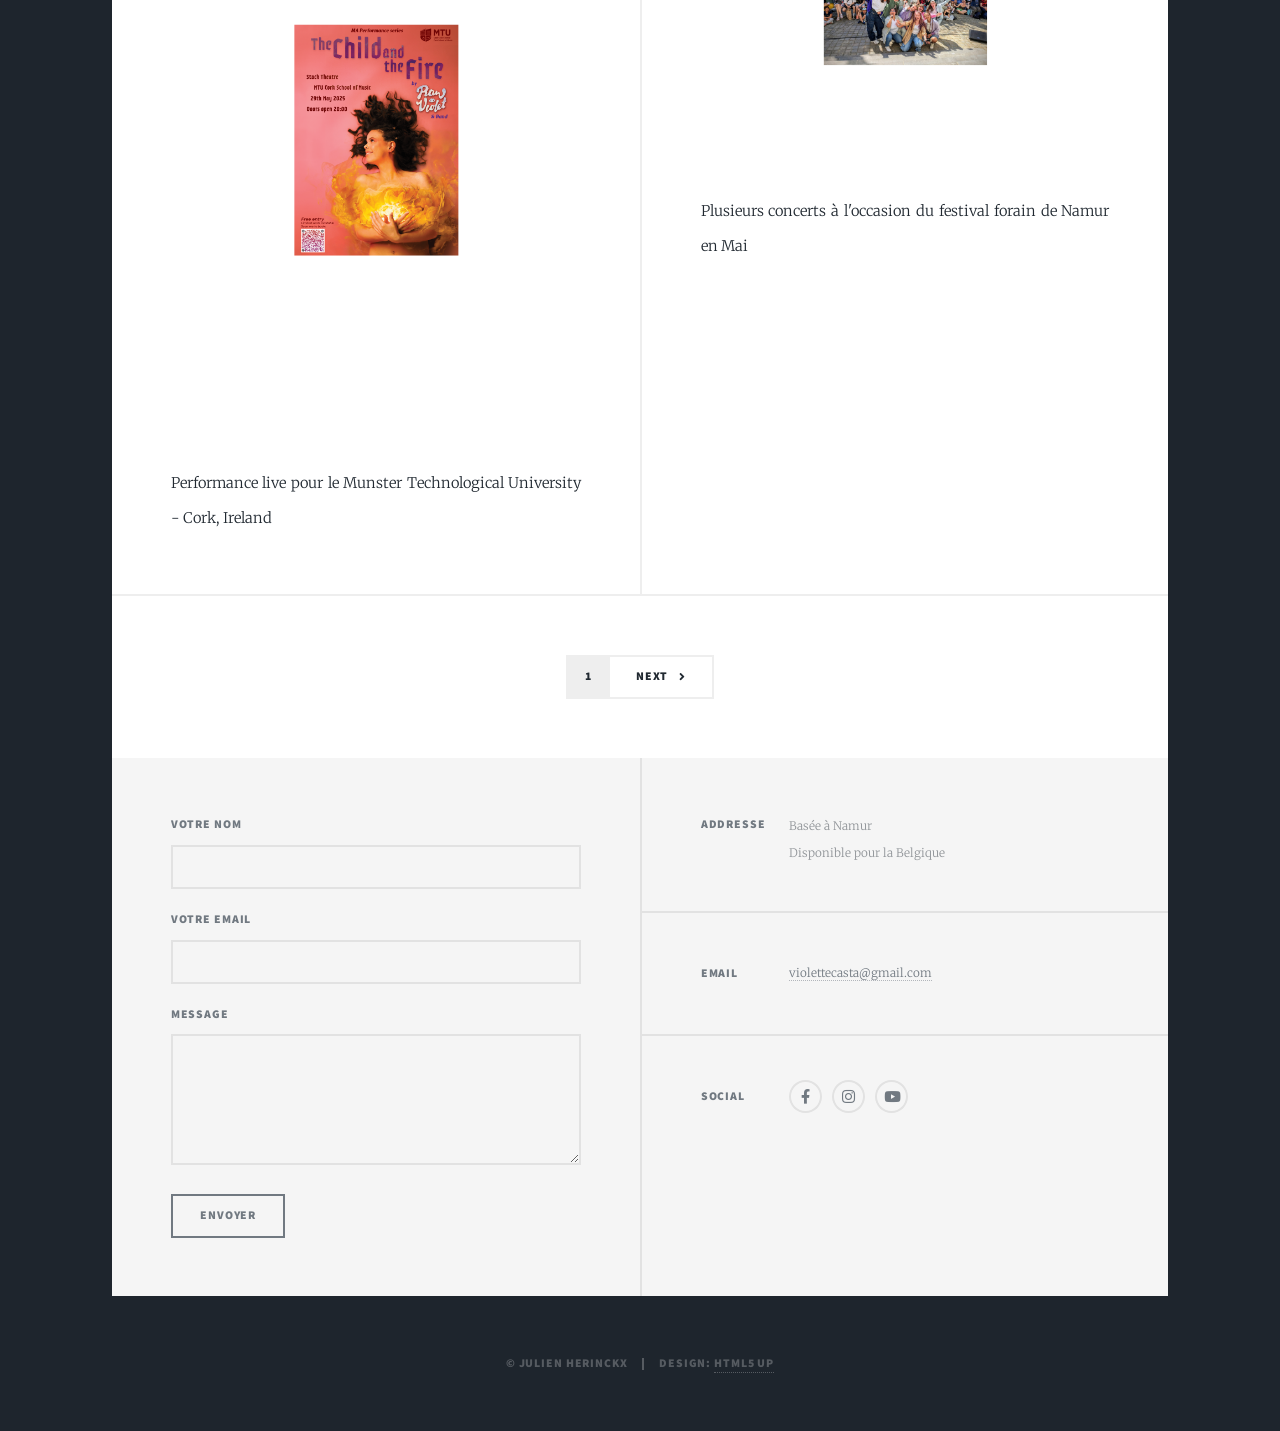
==== commit 44cc3408: "s" ====
--- a/index.html
+++ b/index.html
@@ -55,7 +55,7 @@
 							<article class="post featured">
 								<header class="major">
 									<span class="date">Année 2025-2026</span>
-									<h2><a style="font-size: smaller;">Evenements Live</a></h2>
+									<h3><a style="font-size: 2em;">Evénements live</a></h3>
 									<p>J'organise de nombreux événements live en Belgique, des performances en tant que soliste ou en groupe.</p>
 								</header>
 								<!-- <a href="#" class="image main"><img src="images/poster_V1-1.png" alt="" /></a> -->
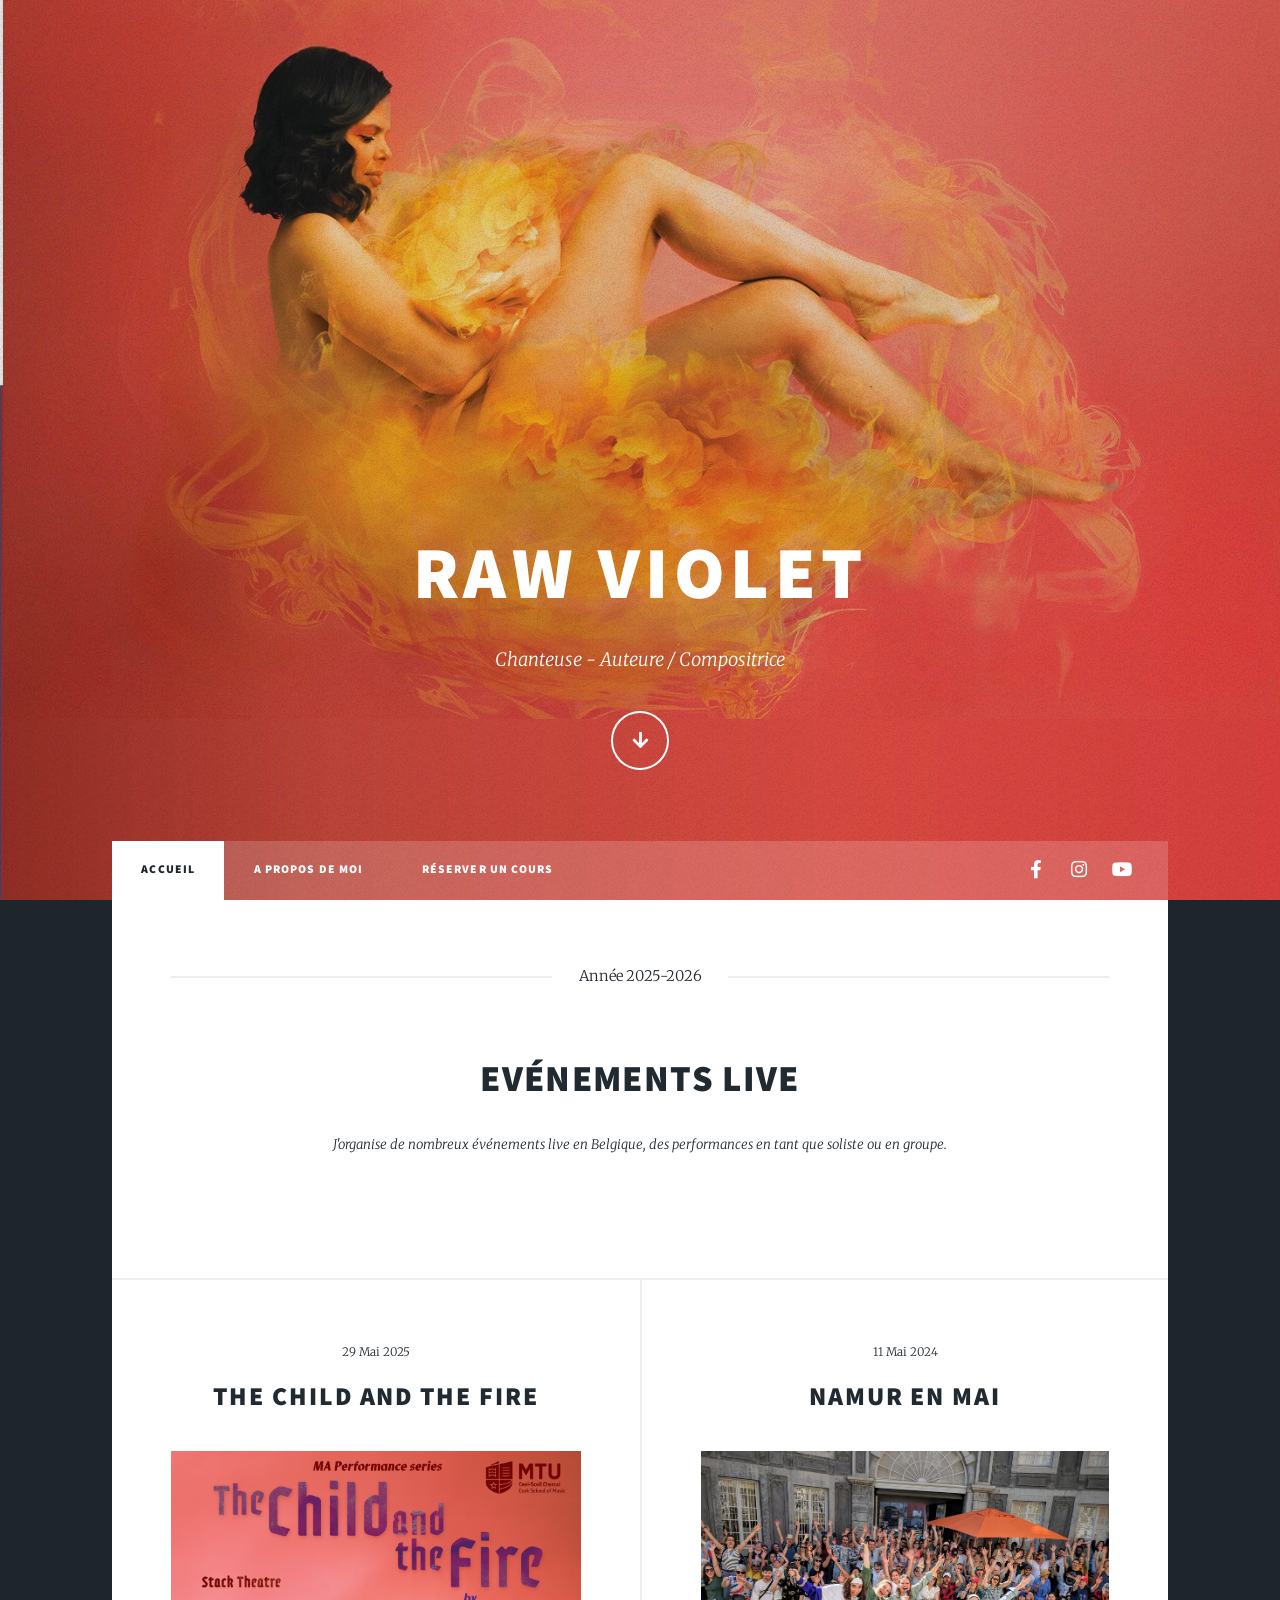
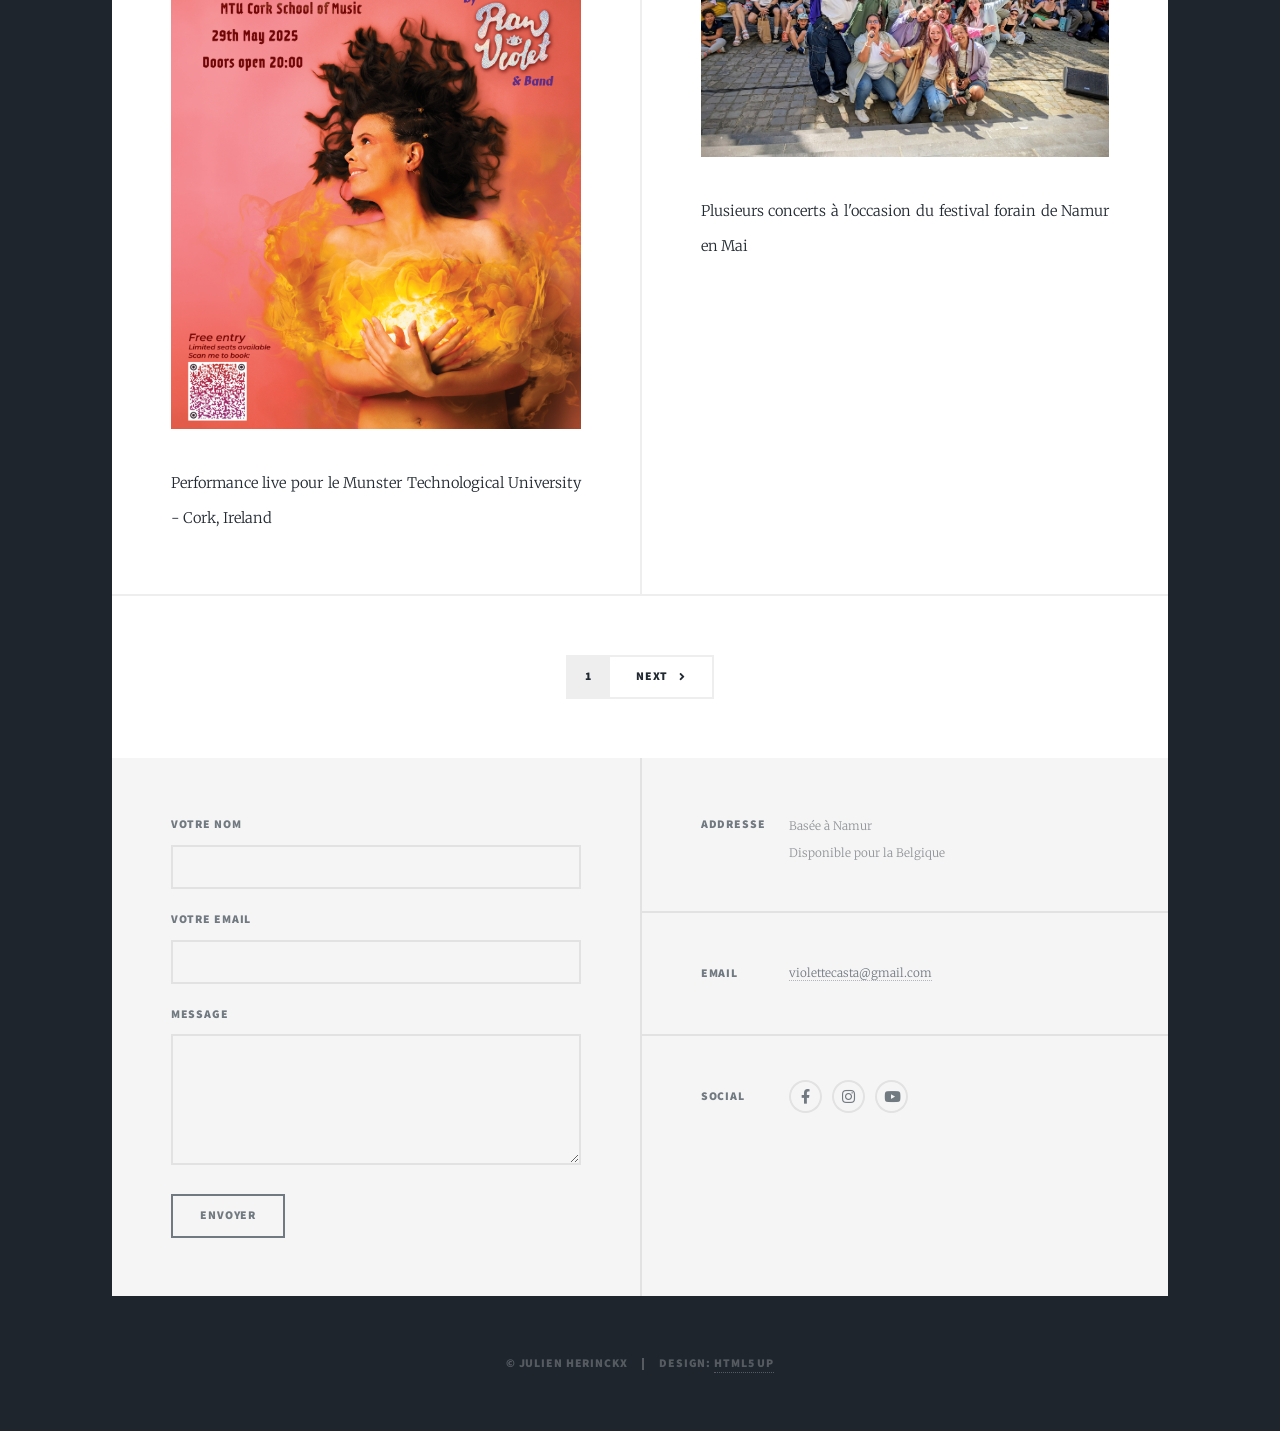
==== commit fe3453c3: "auteur" ====
--- a/index.html
+++ b/index.html
@@ -22,7 +22,7 @@
 				<!-- Intro -->
 					<div id="intro">
 						<h1><br />Raw Violet</h1>
-						<p>Chanteuse - Auteur / Compositeur</p>
+						<p>Chanteuse - Auteure / Compositrice</p>
 						<ul class="actions">
 							<li><a href="#header" class="button icon solid solo fa-arrow-down scrolly">Continue</a></li>
 						</ul>
@@ -72,7 +72,7 @@
 										<h2><a href="#">The child
 										and the fire</a></h2>
 									</header>
-									<a href="#" class="image fit"><img src="images/poster_V1-1.png" alt="" /></a>
+									<a href="#" style="max-width: 100%; height:auto;display:block" class="image fit"><img src="images/poster_V1-1.png" alt="" /></a>
 									<p>Performance live pour le Munster Technological University - Cork, Ireland</p>
 									
 								</article>
--- a/assets/css/main.css
+++ b/assets/css/main.css
@@ -813,10 +813,7 @@
 		}
 
 		@media screen and (max-width: 1280px) {
-			.image {
-				scale : 0.4;
-			}
-
+	
 			.row {
 				display: flex;
 				flex-wrap: wrap;
